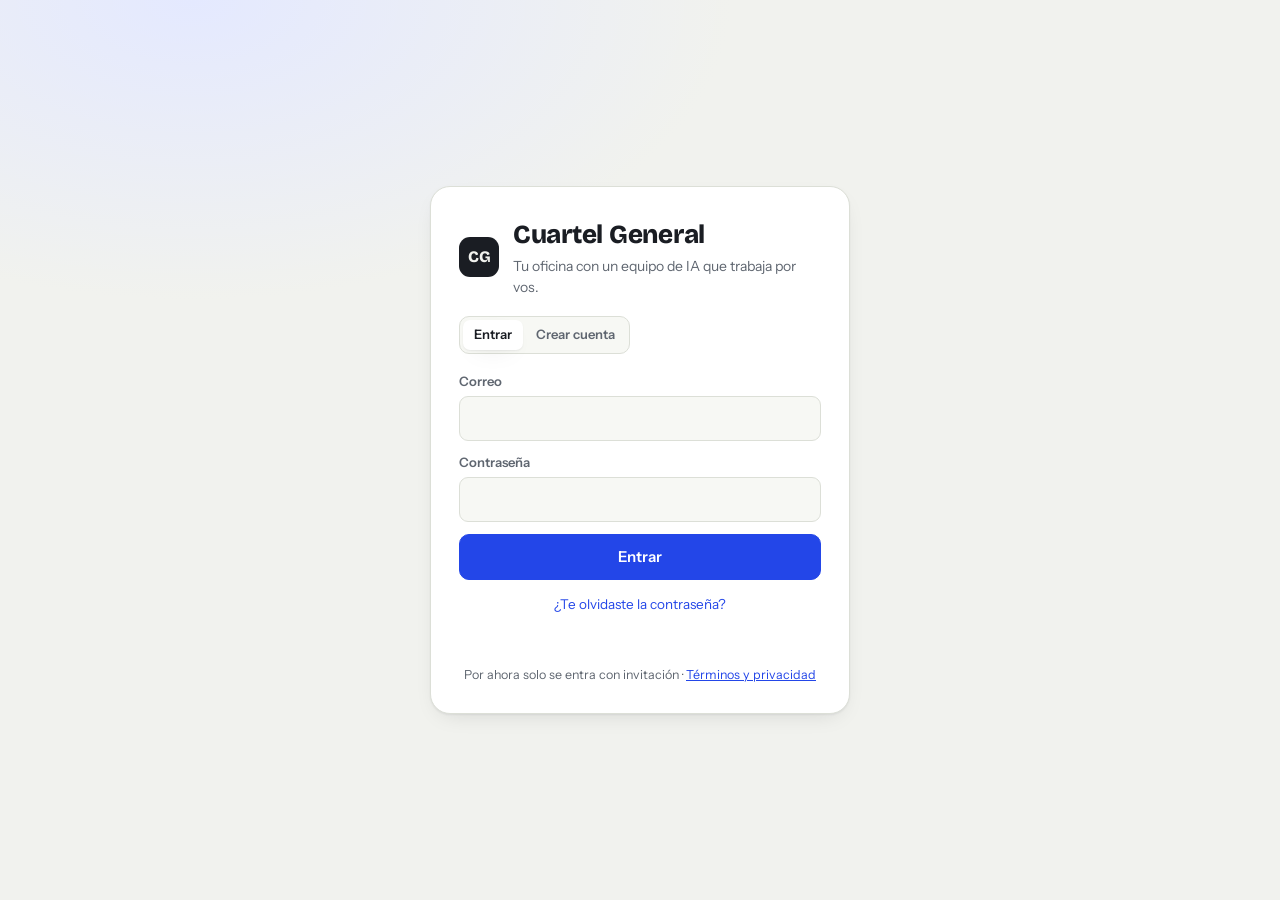
==== index.html @ caca26ae "Chat: los mensajes ya no se aplastan con conversaciones largas - Burbujas sin achicarse (flex:none) " ====
<!doctype html>
<html lang="es">
<head>
<meta charset="utf-8">
<meta name="viewport" content="width=device-width, initial-scale=1, viewport-fit=cover">
<meta name="description" content="Cuartel General: tu oficina con un equipo de IA.">
<link rel="icon" href="data:image/svg+xml,<svg xmlns='http://www.w3.org/2000/svg' viewBox='0 0 100 100'><rect width='100' height='100' rx='24' fill='%231A1D23'/><text x='50' y='64' font-size='42' text-anchor='middle' fill='white' font-family='Arial' font-weight='700'>CG</text></svg>">
<style>:root{color-scheme:light}body{margin:0}img{max-width:100%}[hidden]{display:none!important}</style>
<script>window.addEventListener("error",function(e){var b=document.getElementById("bootErr")||document.createElement("div");b.id="bootErr";b.style.cssText="position:fixed;left:16px;right:16px;bottom:16px;z-index:9999;background:#C53B3B;color:#fff;padding:12px 16px;border-radius:12px;font:14px system-ui,sans-serif";b.textContent="Algo falló al cargar la app: "+(e.message||"error desconocido")+". Mandale una captura de esto a Claude.";(document.body||document.documentElement).appendChild(b)});</script>
<script src="vendor/supabase.min.js"></script>
<title>Cuartel General</title>
<link rel="preconnect" href="https://fonts.googleapis.com">
<link rel="stylesheet" href="https://fonts.googleapis.com/css2?family=Bricolage+Grotesque:opsz,wght@12..96,500;12..96,700;12..96,800&family=Instrument+Sans:wght@400;500;600;700&family=JetBrains+Mono:wght@400;600&display=swap">
<style>
:root{
  --bg:#F1F2EE; --surface:#FFFFFF; --surface2:#F7F8F4; --ink:#1A1D23; --muted:#5F6670; --line:#DCDFD7;
  --accent:#2346E8; --accent-soft:#E4E9FF; --accent-ink:#FFFFFF;
  --floor:#E7E2D6; --floor-line:#DCD6C7; --wall:#D9DED3; --wall-dark:#C9CFC2; --desk:#B88A5E; --desk-top:#CFA275;
  --good:#2E8B47; --warn:#B7791F; --bad:#C53B3B;
  --shadow:0 1px 2px rgba(20,24,30,.06),0 8px 24px -12px rgba(20,24,30,.18);
  --display:"Bricolage Grotesque",ui-sans-serif,system-ui,sans-serif;
  --body:"Instrument Sans",ui-sans-serif,system-ui,"Segoe UI",sans-serif;
  --mono:"JetBrains Mono",ui-monospace,Consolas,monospace;
}
@media (prefers-color-scheme: dark){:root:not([data-theme="light"]){
  color-scheme:dark;
  --bg:#111317; --surface:#191C21; --surface2:#1F232A; --ink:#ECEEF2; --muted:#9AA1AC; --line:#2C3139;
  --accent:#7B93FF; --accent-soft:#232B4D; --accent-ink:#0B0E1A;
  --floor:#22252B; --floor-line:#2A2E35; --wall:#2B3038; --wall-dark:#252930; --desk:#6E5038; --desk-top:#85623F;
  --good:#5CC27A; --warn:#E3A84B; --bad:#EE6B6B;
  --shadow:0 1px 2px rgba(0,0,0,.3),0 10px 30px -14px rgba(0,0,0,.6);
}}
:root[data-theme="dark"]{
  color-scheme:dark;
  --bg:#111317; --surface:#191C21; --surface2:#1F232A; --ink:#ECEEF2; --muted:#9AA1AC; --line:#2C3139;
  --accent:#7B93FF; --accent-soft:#232B4D; --accent-ink:#0B0E1A;
  --floor:#22252B; --floor-line:#2A2E35; --wall:#2B3038; --wall-dark:#252930; --desk:#6E5038; --desk-top:#85623F;
  --good:#5CC27A; --warn:#E3A84B; --bad:#EE6B6B;
  --shadow:0 1px 2px rgba(0,0,0,.3),0 10px 30px -14px rgba(0,0,0,.6);
}
*{box-sizing:border-box}
body{background:var(--bg);color:var(--ink);font-family:var(--body);font-size:15px;line-height:1.5}
button,input,textarea,select{font:inherit;color:inherit}
button{cursor:pointer}
:focus-visible{outline:2px solid var(--accent);outline-offset:2px}
.app{max-width:1220px;margin:0 auto;padding-inline:20px;padding-block:18px 60px}
h1,h2,h3{font-family:var(--display);text-wrap:balance;margin:0;letter-spacing:-.01em}
.eyebrow{font-size:12px;letter-spacing:.08em;text-transform:uppercase;color:var(--muted);margin:0;font-weight:600}

/* top */
.top{display:flex;align-items:center;justify-content:space-between;gap:14px;flex-wrap:wrap;padding-bottom:14px;border-bottom:1px solid var(--line)}
.brand{display:flex;align-items:center;gap:12px;min-width:0}
.logo{width:40px;height:40px;border-radius:11px;background:var(--ink);color:var(--bg);display:grid;place-items:center;font-family:var(--display);font-weight:800;font-size:16px;flex:none}
#officeName{font-family:var(--display);font-weight:700;font-size:20px;border:1px solid transparent;background:transparent;border-radius:8px;padding:2px 6px;width:min(320px,60vw)}
#officeName:hover,#officeName:focus{border-color:var(--line);background:var(--surface)}
.topr{display:flex;align-items:center;gap:10px;flex-wrap:wrap}
.pill{display:inline-flex;align-items:center;gap:7px;font-size:13px;padding:6px 11px;border-radius:999px;border:1px solid var(--line);background:var(--surface);white-space:nowrap}
.dot{width:8px;height:8px;border-radius:50%;background:var(--muted)}
.pill.ok .dot{background:var(--good)} .pill.off .dot{background:var(--bad)}
.seg{display:inline-flex;background:var(--surface2);border:1px solid var(--line);border-radius:10px;padding:3px;gap:2px}
.seg button{border:0;background:transparent;padding:5px 11px;border-radius:7px;font-size:13px;font-weight:600;color:var(--muted)}
.seg button.on{background:var(--surface);color:var(--ink);box-shadow:var(--shadow)}
.clock{font-family:var(--mono);font-size:13px;color:var(--muted);font-variant-numeric:tabular-nums}

nav.tabs{display:flex;gap:4px;margin:16px 0 26px;flex-wrap:wrap}
nav.tabs button{border:0;background:transparent;padding:9px 16px;border-radius:10px;font-weight:600;color:var(--muted);display:flex;align-items:center;gap:8px}
nav.tabs button:hover{background:var(--surface)}
nav.tabs button.on{background:var(--ink);color:var(--bg)}
nav.tabs .count{font-family:var(--mono);font-size:11px;background:var(--accent);color:var(--accent-ink);border-radius:999px;padding:1px 7px}

.card{background:var(--surface);border:1px solid var(--line);border-radius:16px;padding:20px;box-shadow:var(--shadow)}
.card h3{font-size:17px;margin-bottom:12px}
.btn{border:1px solid var(--line);background:var(--surface);padding:9px 15px;border-radius:10px;font-weight:600;font-size:14px;transition:background .15s,border-color .15s}
.btn:hover{border-color:var(--ink)}
.btn.primary{background:var(--accent);border-color:var(--accent);color:var(--accent-ink)}
.btn.primary:hover{filter:brightness(1.08)}
.btn.sm{padding:5px 10px;font-size:12.5px;border-radius:8px}
.btn.ghost{background:transparent}
.btn.danger{color:var(--bad)}
.btn:disabled{opacity:.55;cursor:default}
.muted{color:var(--muted)}

/* home */
.hello{display:flex;justify-content:space-between;align-items:flex-end;gap:20px;flex-wrap:wrap;margin-bottom:22px}
.hello h1{font-size:clamp(30px,4.6vw,46px);font-weight:800;line-height:1.05;margin-top:6px}
.kpis{display:flex;gap:10px;flex-wrap:wrap}
.kpi{background:var(--surface);border:1px solid var(--line);border-radius:14px;padding:10px 16px;min-width:118px}
.kpi b{display:block;font-family:var(--display);font-size:28px;font-weight:800;font-variant-numeric:tabular-nums;line-height:1.1}
.kpi span{font-size:12.5px;color:var(--muted)}
.home-grid{display:grid;grid-template-columns:1.6fr 1fr;gap:18px}
.home-grid2{display:grid;grid-template-columns:1fr 1.2fr 1fr;gap:18px;margin-top:18px}
@media (max-width:1000px){.home-grid2{grid-template-columns:1fr 1fr}.home-grid2>:last-child{grid-column:1/-1}}
@media (max-width:900px){.home-grid{grid-template-columns:1fr}}
@media (max-width:620px){.home-grid2{grid-template-columns:1fr}}
.officecard{padding:14px}
.ochead{display:flex;justify-content:space-between;align-items:center;gap:8px;margin-bottom:10px}
.ochead h3{margin:0}
.ohint{font-size:12px;margin:8px 0 0}
#homeScene .scene{border-radius:12px;box-shadow:none}
/* menú contextual */
#ctx{position:fixed;z-index:450;background:var(--surface);border:1px solid var(--line);border-radius:12px;box-shadow:0 12px 40px -10px rgba(0,0,0,.35);padding:6px;min-width:210px}
#ctx .ch{display:flex;align-items:center;gap:9px;padding:6px 8px 8px;border-bottom:1px solid var(--line);margin-bottom:4px}
#ctx .ch small{display:block;color:var(--muted);font-size:12px}
#ctx button{display:flex;gap:10px;align-items:center;width:100%;border:0;background:transparent;padding:7px 9px;border-radius:8px;font-size:14px;text-align:left}
#ctx button:hover,#ctx button:focus-visible{background:var(--accent-soft);outline:none}
#ctx hr{border:0;border-top:1px solid var(--line);margin:4px 0}
.scene.picking{cursor:crosshair}
/* poses */
.sit .p-leg{height:5px;top:37px;transform:none!important}
.sit .bob{transform:translateY(4px)}
.sit .fig::after{content:"";position:absolute;left:-2px;right:-2px;top:34px;height:9px;border-radius:4px;background:#4A505C;z-index:-1}
.dance .bob{animation:dance .5s infinite alternate ease-in-out}
@keyframes dance{0%{transform:rotate(-12deg) translateY(0)}100%{transform:rotate(12deg) translateY(-6px)}}
.hop .bob{animation:hop .45s 3 ease-out}
@keyframes hop{50%{transform:translateY(-12px)}}
.sleep .bob{transform:rotate(80deg) translate(6px,-2px)}
.agent.drag{transition:none!important;cursor:grabbing;filter:drop-shadow(0 10px 8px rgba(0,0,0,.25))}
.agent.drag .bob{transform:translateY(-8px)}
.agent{touch-action:none}
.side{display:flex;flex-direction:column;gap:18px}
.home-grid>*,.home-grid2>*,.side>*,.chat>*,.plist>*{min-width:0}
@media (max-width:520px){.card{padding:16px}.kpi{min-width:0;flex:1 1 40%}.ochead{flex-wrap:wrap}}
.composer h2{font-size:24px;font-weight:800}
.composer p{margin:6px 0 14px;color:var(--muted)}
textarea.big{width:100%;min-height:118px;resize:vertical;border:1px solid var(--line);background:var(--surface2);border-radius:12px;padding:14px;font-size:15.5px;line-height:1.5}
textarea.big:focus{outline:none;border-color:var(--accent);box-shadow:0 0 0 3px var(--accent-soft)}
.crow{display:flex;gap:10px;align-items:center;flex-wrap:wrap;margin-top:12px}
.crow label{font-size:13px;color:var(--muted);display:flex;align-items:center;gap:8px}
.in,input[type=date]{font-weight:400;color:var(--ink);border:1px solid var(--line);background:var(--surface2);border-radius:9px;padding:7px 10px;font-size:14px}
.chips{display:flex;gap:8px;flex-wrap:wrap;margin-top:14px}
.chip{border:1px dashed var(--line);background:transparent;border-radius:999px;padding:5px 12px;font-size:13px;color:var(--muted)}
.chip:hover{border-style:solid;color:var(--ink);border-color:var(--ink)}
#planStatus{margin-top:12px;font-size:14px;min-height:20px}
.spin{display:inline-block;width:12px;height:12px;border:2px solid currentColor;border-right-color:transparent;border-radius:50%;animation:sp .7s linear infinite;vertical-align:-1px;margin-right:6px}
@keyframes sp{to{transform:rotate(360deg)}}
.up{display:flex;flex-direction:column;gap:2px}
.uprow{display:flex;justify-content:space-between;gap:10px;padding:9px 0;border-top:1px solid var(--line);font-size:14px;cursor:pointer}
.uprow:first-child{border-top:0}
.uprow span:first-child{overflow:hidden;text-overflow:ellipsis;white-space:nowrap}
.due{font-family:var(--mono);font-size:12px;white-space:nowrap;color:var(--muted)}
.due.late{color:var(--bad)} .due.soon{color:var(--warn)}
.team-st{display:flex;flex-direction:column;gap:8px;margin-bottom:12px}
.tsrow{display:flex;align-items:center;gap:10px;font-size:14px}
.av{width:30px;height:30px;border-radius:9px;display:grid;place-items:center;background:var(--c);color:#fff;font-size:15px;flex:none}
.tsrow small{display:block;color:var(--muted);font-size:12.5px;line-height:1.3;overflow:hidden;text-overflow:ellipsis;white-space:nowrap;max-width:240px}
.tsrow .busy{color:var(--c);font-weight:600}
#notes{width:100%;min-height:150px;resize:vertical;border:0;background:repeating-linear-gradient(var(--surface),var(--surface) 27px,var(--line) 28px);line-height:28px;padding:0 2px;font-size:15px}
#notes:focus{outline:none}
.focus{display:flex;flex-direction:column;align-items:center;text-align:center}
.ftime{font-family:var(--mono);font-size:54px;font-weight:600;font-variant-numeric:tabular-nums;letter-spacing:-.02em;margin:4px 0 10px}
.fbar{width:100%;height:6px;border-radius:9px;background:var(--surface2);overflow:hidden;margin-bottom:14px}
.fbar i{display:block;height:100%;background:var(--accent);width:0;transition:width .5s}

/* projects */
.sechead{display:flex;align-items:center;justify-content:space-between;gap:14px;flex-wrap:wrap;margin-bottom:18px}
.sechead h2{font-size:30px;font-weight:800}
.plist{display:flex;flex-direction:column;gap:14px}
.proj{background:var(--surface);border:1px solid var(--line);border-radius:16px;box-shadow:var(--shadow);overflow:hidden}
.proj.done{opacity:.75}
.phead{display:grid;grid-template-columns:1fr auto;gap:14px;padding:16px 18px;cursor:pointer;align-items:center}
.ptitle{font-family:var(--display);font-weight:700;font-size:19px;display:flex;align-items:center;gap:10px;flex-wrap:wrap}
.prio{font-family:var(--body);font-size:11px;font-weight:700;letter-spacing:.06em;text-transform:uppercase;padding:2px 8px;border-radius:999px;border:1px solid}
.prio.alta{color:var(--bad)} .prio.media{color:var(--warn)} .prio.baja{color:var(--good)}
.psum{color:var(--muted);font-size:14px;margin-top:3px}
.pright{display:flex;align-items:center;gap:14px}
.prog{width:120px}
.prog .t{font-family:var(--mono);font-size:12px;color:var(--muted);display:flex;justify-content:space-between}
.prog .b{height:6px;background:var(--surface2);border-radius:9px;overflow:hidden;margin-top:4px;border:1px solid var(--line)}
.prog .b i{display:block;height:100%;background:var(--good)}
.caret{transition:transform .2s;color:var(--muted)}
.proj.open .caret{transform:rotate(180deg)}
.pbody{border-top:1px solid var(--line);padding:6px 18px 18px;background:var(--surface2)}
.tip{font-size:14px;background:var(--accent-soft);border-radius:10px;padding:9px 12px;margin:12px 0 4px}
.steps{list-style:none;margin:8px 0 0;padding:0}
.step{display:grid;grid-template-columns:auto 1fr;gap:12px;padding:12px 0;border-bottom:1px solid var(--line)}
.chk{width:24px;height:24px;border-radius:7px;border:2px solid var(--line);background:var(--surface);display:grid;place-items:center;color:transparent;font-weight:800;font-size:13px;margin-top:1px}
.step.done .chk{background:var(--good);border-color:var(--good);color:#fff}
.step.done .stx{text-decoration:line-through;color:var(--muted)}
.smeta{display:flex;align-items:center;gap:8px;flex-wrap:wrap;margin-top:6px;font-size:12.5px;color:var(--muted)}
.smeta select{border:1px solid var(--line);background:var(--surface);border-radius:7px;padding:3px 6px;font-size:12.5px}
.sres{margin-top:10px;background:var(--surface);border:1px solid var(--line);border-left:3px solid var(--c);border-radius:10px;padding:12px 14px;font-size:14.5px;overflow-x:auto;max-height:420px;overflow-y:auto}
.sres .by{font-size:12px;font-weight:700;color:var(--c);margin-bottom:6px}
.addstep{display:flex;gap:8px;margin-top:12px;flex-wrap:wrap}
.addstep input{flex:1;min-width:180px}
.pfoot{display:flex;gap:8px;flex-wrap:wrap;margin-top:14px;justify-content:flex-end}
.empty{text-align:center;padding:40px 20px;border:1px dashed var(--line);border-radius:16px;color:var(--muted)}
.empty b{display:block;color:var(--ink);font-family:var(--display);font-size:20px;margin-bottom:6px}

/* markdown */
.md p{margin:0 0 8px} .md p:last-child{margin-bottom:0}
.md h4{font-family:var(--display);font-size:16px;margin:10px 0 6px}
.md ul,.md ol{margin:4px 0 8px;padding-left:22px}
.md code{font-family:var(--mono);font-size:.88em;background:var(--surface2);padding:1px 5px;border-radius:5px}
.md pre{background:#14171C;color:#E6E9EF;padding:12px;border-radius:10px;overflow-x:auto;font-size:13px}
.md pre code{background:none;padding:0;color:inherit}

/* office scene */
.scene{isolation:isolate;position:relative;width:100%;aspect-ratio:16/9;border-radius:18px;overflow:hidden;border:1px solid var(--line);box-shadow:var(--shadow);container-type:inline-size;user-select:none;
  background:repeating-linear-gradient(90deg,var(--floor) 0 calc(12.5% - 1px),var(--floor-line) calc(12.5% - 1px) 12.5%),var(--floor)}
.wall{position:absolute;left:0;right:0;top:0;height:24%;background:linear-gradient(var(--wall),var(--wall) 85%,var(--wall-dark) 85%)}
.win{position:absolute;top:16%;height:52%;width:13%;border-radius:6px;background:linear-gradient(180deg,#9FD0F0,#CFE8F7);border:4px solid var(--surface);box-shadow:inset 0 0 0 2px rgba(0,0,0,.05)}
.win::after{content:"";position:absolute;left:50%;top:0;bottom:0;width:3px;background:var(--surface);transform:translateX(-50%)}
.board{position:absolute;top:12%;left:57%;width:20%;height:62%;background:var(--surface);border:3px solid var(--wall-dark);border-radius:6px;padding:4px 8px;font-family:var(--mono);font-size:clamp(7px,1.15cqi,12px);line-height:1.4;color:var(--ink);overflow:hidden}
.board b{color:var(--accent)}
.wclock{position:absolute;top:18%;left:84%;width:6.5cqi;height:6.5cqi;border-radius:50%;background:var(--surface);border:3px solid var(--ink);display:grid;place-items:center;font-family:var(--mono);font-size:clamp(6px,1.1cqi,11px);font-weight:600}
.desk{position:absolute;transform:translate(-50%,-100%);width:13%;height:9%;background:var(--desk);border-radius:5px 5px 3px 3px;box-shadow:0 6px 0 -2px rgba(0,0,0,.12)}
.desk::before{content:"";position:absolute;left:0;right:0;top:0;height:35%;background:var(--desk-top);border-radius:5px 5px 0 0}
.monitor{position:absolute;left:50%;bottom:78%;transform:translateX(-50%);width:42%;height:120%;background:#1C2028;border-radius:4px;border:2px solid #2E3440}
.monitor::after{content:"";position:absolute;left:50%;bottom:-30%;width:16%;height:30%;background:#2E3440;transform:translateX(-50%)}
.desk.busy .monitor{background:var(--c);box-shadow:0 0 18px var(--c)}
.dlabel{position:absolute;top:104%;left:50%;transform:translateX(-50%);font-size:clamp(7px,1.05cqi,11px);font-weight:700;color:var(--muted);white-space:nowrap;letter-spacing:.04em;text-transform:uppercase}
.prop{position:absolute;transform:translate(-50%,-100%)}
.plant{width:4.5%;aspect-ratio:1/1.6}
.plant::before{content:"";position:absolute;left:15%;right:15%;bottom:0;height:35%;background:#B5653B;border-radius:3px 3px 6px 6px}
.plant::after{content:"";position:absolute;left:0;right:0;top:0;height:70%;background:radial-gradient(circle at 50% 60%,#3D9A55 0 45%,transparent 46%),radial-gradient(circle at 25% 35%,#4CAF63 0 30%,transparent 31%),radial-gradient(circle at 75% 30%,#2F8746 0 30%,transparent 31%)}
.coffee{width:5%;aspect-ratio:1/1.5;background:#3A3F49;border-radius:5px}
.coffee::before{content:"";position:absolute;left:20%;right:20%;top:15%;height:22%;background:#E05050;border-radius:3px}
.coffee::after{content:"☕";position:absolute;left:50%;bottom:8%;transform:translateX(-50%);font-size:clamp(8px,1.6cqi,16px)}
.sofa{width:16%;height:9%;background:#5967C9;border-radius:12px 12px 6px 6px;box-shadow:inset 0 -35% 0 rgba(0,0,0,.12)}
.rug{position:absolute;left:31%;top:54%;width:38%;height:34%;border-radius:50%;background:var(--accent-soft);opacity:.8}
.mtable{position:absolute;left:50%;top:71%;transform:translate(-50%,-50%);width:25%;height:11%;border-radius:999px;background:var(--desk);box-shadow:0 7px 0 -2px rgba(0,0,0,.14);z-index:81}
.mtable::before{content:"";position:absolute;inset:0 0 35% 0;border-radius:999px;background:var(--desk-top)}
.mtable::after{content:"☕ 📄 ☕";position:absolute;left:50%;top:22%;transform:translateX(-50%);font-size:clamp(7px,1.3cqi,13px);letter-spacing:.6em;white-space:nowrap}
.chair{position:absolute;transform:translate(-50%,-100%);width:3.6%;height:6.5%;background:#4A505C;border-radius:5px 5px 2px 2px}
.chair::after{content:"";position:absolute;left:-12%;right:-12%;bottom:0;height:35%;background:#5B6270;border-radius:3px}
.agent.me{cursor:default;opacity:0;transition-property:left,top,opacity}
.agent.me.on{opacity:1}
.meetbar{position:absolute;left:1.5%;top:3%;z-index:200;display:flex;align-items:center;gap:8px;background:var(--surface);border:1px solid var(--line);border-radius:999px;padding:4px 6px 4px 12px;font-size:clamp(10px,1.3cqi,13px);font-weight:600;box-shadow:var(--shadow)}
.meetbar .btn{padding:3px 10px;font-size:12px}
.agent{position:absolute;transform:translate(-50%,-100%);transition-property:left,top;transition-timing-function:linear;cursor:pointer;display:flex;flex-direction:column;align-items:center;background:none;border:0;padding:0}
@container (max-width:640px){.agent{scale:.68}}
.fig{position:relative;width:30px;height:48px}
.left .fig{transform:scaleX(-1)}
.bob{position:absolute;inset:0}
.walk .bob{animation:bob .32s infinite alternate ease-in-out}
@keyframes bob{to{transform:translateY(-3px)}}
.fig::before{content:"";position:absolute;left:2px;right:2px;bottom:-3px;height:7px;border-radius:50%;background:rgba(0,0,0,.18)}
.p-head{position:absolute;left:6px;top:3px;width:18px;height:18px;border-radius:50%;background:var(--skin)}
.p-head::after{content:"";position:absolute;right:3px;top:8px;width:3px;height:3px;border-radius:50%;background:#1a1a1a;box-shadow:-6px 0 0 #1a1a1a}
.p-hair{position:absolute;left:5px;top:1px;width:20px;height:10px;border-radius:11px 11px 3px 6px;background:var(--hair);z-index:2}
.p-torso{position:absolute;left:4px;top:20px;width:22px;height:17px;border-radius:9px 9px 4px 4px;background:var(--c)}
.p-leg{position:absolute;top:36px;width:6px;height:11px;border-radius:3px;background:#2A2F3A}
.p-leg.a{left:8px} .p-leg.b{left:16px}
.walk .p-leg.a{animation:la .32s infinite alternate} .walk .p-leg.b{animation:la .32s infinite alternate-reverse}
@keyframes la{from{transform:translateY(-2px)}to{transform:translateY(1px)}}
.ntag{margin-top:5px;font-size:11px;font-weight:700;background:var(--surface);border:1px solid var(--line);border-radius:999px;padding:1px 8px;display:flex;gap:5px;align-items:center;white-space:nowrap;color:var(--ink)}
.ntag::before{content:"";width:7px;height:7px;border-radius:50%;background:var(--c)}
.agent:hover .ntag,.agent:focus-visible .ntag{border-color:var(--c)}
.bub{position:absolute;bottom:calc(100% + 4px);left:50%;transform:translate(-50%,4px);background:var(--surface);color:var(--ink);border:1px solid var(--line);border-radius:10px;padding:4px 9px;font-size:11.5px;white-space:nowrap;opacity:0;transition:opacity .25s,transform .25s;pointer-events:none;box-shadow:var(--shadow);max-width:200px;overflow:hidden;text-overflow:ellipsis}
.bub.show{opacity:1;transform:translate(-50%,0)}
.bub.work{border-color:var(--c)}
.roles{display:grid;grid-template-columns:repeat(4,1fr);gap:12px;margin-top:18px}
@media (max-width:1000px){.roles{grid-template-columns:repeat(2,1fr)}}
@media (max-width:520px){.roles{grid-template-columns:1fr}}
.role{background:var(--surface);border:1px solid var(--line);border-radius:14px;padding:14px;display:flex;flex-direction:column;gap:8px;border-top:4px solid var(--c)}
.role h3{font-size:17px;margin:0}
.role .r{font-size:12px;font-weight:700;color:var(--c);text-transform:uppercase;letter-spacing:.06em}
.role p{margin:0;font-size:13.5px;color:var(--muted);flex:1}
.role .st{font-size:12.5px;font-family:var(--mono);color:var(--muted)}

/* chat */
.chat{display:grid;grid-template-columns:260px 1fr;gap:16px;height:min(74vh,760px);min-height:460px}
@media (max-width:760px){.chat{grid-template-columns:1fr;height:auto}}
.contacts{background:var(--surface);border:1px solid var(--line);border-radius:16px;padding:8px;display:flex;flex-direction:column;gap:2px;overflow-y:auto}
@media (max-width:760px){.contacts{flex-direction:row;overflow-x:auto}}
.ct{display:flex;flex:none;gap:10px;align-items:center;border:0;background:transparent;padding:9px;border-radius:11px;text-align:left;width:100%}
@media (max-width:760px){.ct{width:auto;flex:none}.ct small{display:none}}
.ct:hover{background:var(--surface2)}
.ct.on{background:var(--accent-soft)}
.ct b{display:block;font-size:14px}
.ct small{color:var(--muted);font-size:12px}
.conv{background:var(--surface);border:1px solid var(--line);border-radius:16px;display:flex;flex-direction:column;min-height:0;overflow:hidden}
@media (max-width:760px){.conv{height:70vh}}
.convhead{display:flex;align-items:center;gap:12px;padding:12px 16px;border-bottom:1px solid var(--line);flex-wrap:wrap}
.convhead .grow{flex:1;min-width:140px}
.convhead small{color:var(--muted);font-size:12.5px;display:block}
.msgs{flex:1;min-height:0;overflow-y:auto;overscroll-behavior:contain;padding:18px;display:flex;flex-direction:column;gap:12px;background:var(--surface2)}
.m{flex:none;max-width:min(78%,640px);min-width:0;padding:10px 14px;border-radius:14px;font-size:14.5px;overflow-wrap:anywhere;position:relative}
.m pre{max-width:100%;overflow-x:auto}
.m .mcopy{position:absolute;top:6px;right:6px;border:1px solid var(--line);background:var(--surface);color:var(--muted);border-radius:7px;font-size:11px;padding:2px 7px;cursor:pointer;opacity:0;transition:opacity .15s}
.m.a:hover .mcopy,.m.a:focus-within .mcopy{opacity:1}
.ct small{display:block;white-space:nowrap;overflow:hidden;text-overflow:ellipsis}
.msgdate{align-self:center;flex:none;font-size:11.5px;color:var(--muted);background:var(--surface);border:1px solid var(--line);border-radius:999px;padding:2px 10px}
.m.u{align-self:flex-end;background:var(--accent);color:var(--accent-ink);border-bottom-right-radius:4px;white-space:pre-wrap}
.m.a{align-self:flex-start;background:var(--surface);border:1px solid var(--line);border-bottom-left-radius:4px}
.m.err{border-color:var(--bad);color:var(--bad)}
.hint{margin:auto;text-align:center;color:var(--muted);max-width:420px}
.hint .chips{justify-content:center}
.cform{display:flex;gap:8px;padding:12px;border-top:1px solid var(--line);align-items:flex-end}
.cform textarea{flex:1;resize:none;border:1px solid var(--line);background:var(--surface2);border-radius:12px;padding:10px 12px;max-height:160px}
.cform textarea:focus{outline:none;border-color:var(--accent)}

/* modal / toast */
.modal{position:fixed;inset:0;background:rgba(10,12,16,.55);display:grid;place-items:center;z-index:400;padding:16px}
.modal .card{width:min(640px,100%)}
#modal textarea{width:100%;height:260px;border:1px solid var(--line);background:var(--surface2);border-radius:10px;padding:12px;font-family:var(--mono);font-size:12.5px;resize:vertical}
#pv{z-index:410}
.pvcard{width:min(1000px,100%)!important;height:min(86vh,800px);display:flex;flex-direction:column;padding:14px}
#pvFrame{flex:1;width:100%;border:1px solid var(--line);border-radius:10px;background:#fff}
.grp{font-size:18px;display:flex;align-items:center;gap:8px;margin:26px 0 12px}
.grp:first-of-type{margin-top:4px}
.gcount{font-family:var(--mono);font-size:12px;background:var(--surface);border:1px solid var(--line);border-radius:999px;padding:1px 9px}
.pstate{display:flex;align-items:center;gap:8px;flex-wrap:wrap;margin-top:8px;font-size:13px}
.state{font-size:11.5px;font-weight:700;padding:2px 9px;border-radius:999px;background:var(--surface2);border:1px solid var(--line);color:var(--muted)}
.state.run{color:var(--accent);border-color:var(--accent);background:var(--accent-soft)}
.state.run::before{content:"";display:inline-block;width:7px;height:7px;border-radius:50%;background:var(--accent);margin-right:6px;animation:pulse 1s infinite alternate}
.state.ok{color:var(--good);border-color:var(--good)}
@keyframes pulse{to{opacity:.25}}
.left-txt{color:var(--muted)} .left-txt b{color:var(--ink)}
.bellwrap{position:relative}
.bell{position:relative;width:38px;height:34px;border-radius:10px;border:1px solid var(--line);background:var(--surface);font-size:16px}
#bellN{position:absolute;top:-6px;right:-6px;background:var(--bad);color:#fff;font-size:11px;font-weight:700;border-radius:999px;min-width:18px;height:18px;display:grid;place-items:center;padding:0 4px}
.bellpanel{position:absolute;right:0;top:calc(100% + 8px);width:min(340px,86vw);max-height:420px;overflow-y:auto;background:var(--surface);border:1px solid var(--line);border-radius:14px;box-shadow:0 14px 40px -12px rgba(0,0,0,.35);z-index:140;padding:6px}
.bphead{display:flex;justify-content:space-between;align-items:center;padding:6px 8px 8px;border-bottom:1px solid var(--line);margin-bottom:4px}
.nrow{display:flex;gap:10px;padding:9px 8px;border-radius:9px;cursor:pointer;font-size:13.5px}
.nrow:hover{background:var(--surface2)}
.nrow.unread{background:var(--accent-soft)}
.nrow small{display:block;color:var(--muted);font-size:12px}
#notifs{position:fixed;right:16px;bottom:calc(16px + env(safe-area-inset-bottom,0px));z-index:420;display:flex;flex-direction:column;gap:10px;width:min(340px,calc(100vw - 32px))}
.ncard{background:var(--surface);border:1px solid var(--line);border-left:4px solid var(--c,var(--accent));border-radius:12px;box-shadow:0 14px 40px -12px rgba(0,0,0,.4);padding:12px 14px;display:flex;gap:10px;animation:nin .3s ease-out}
.ncard.big{border-left-color:var(--good)}
.ncard .ic{font-size:22px;line-height:1}
.ncard b{display:block;font-size:14.5px}
.ncard p{margin:2px 0 8px;font-size:13px;color:var(--muted)}
.ncard .x{margin-left:auto;border:0;background:none;color:var(--muted);font-size:14px;align-self:flex-start}
@keyframes nin{from{transform:translateX(30px);opacity:0}}
.sitetoggle{display:flex;gap:10px;align-items:flex-start;margin-top:12px;padding:10px 12px;border:1px solid var(--line);border-radius:12px;background:var(--surface2);font-size:14px;cursor:pointer}
.sitetoggle:has(input:checked){border-color:var(--accent);background:var(--accent-soft)}
.sitetoggle input{margin-top:3px;accent-color:var(--accent)}
.ficha{margin:12px 0 4px;background:var(--surface);border:1px solid var(--line);border-top:4px solid var(--good);border-radius:14px;padding:14px 16px}
.ficha .fh{display:flex;justify-content:space-between;align-items:center;gap:8px;margin-bottom:6px}
.ficha h4{margin:0;font-family:var(--display);font-size:17px}
.ficha dl{display:grid;grid-template-columns:max-content 1fr;gap:8px 14px;margin:8px 0 0;font-size:14px}
.ficha dt{font-weight:600;color:var(--muted)}
.ficha dd{margin:0;min-width:0;overflow-wrap:anywhere}
.ficha code{font-family:var(--mono);font-size:12px;background:var(--surface2);padding:1px 6px;border-radius:5px}
.ficha a{color:var(--accent);font-weight:600}
@media (max-width:560px){.ficha dl{grid-template-columns:1fr}.ficha dt{margin-top:6px}}
.connrow{border-top:1px solid var(--line);padding:14px 0;display:flex;flex-direction:column;gap:8px;font-size:14px}
.ghsteps{margin:4px 0;padding-left:20px;font-size:13.5px;color:var(--muted);display:flex;flex-direction:column;gap:3px}
.ghsteps b{color:var(--ink)}
.hform{display:grid;grid-template-columns:1fr 1fr;gap:10px;margin-top:12px}
.hform label,.hform>div{display:flex;flex-direction:column;gap:5px;font-size:13px;font-weight:600;color:var(--muted)}
.hform .full{grid-column:1/-1}
.hform textarea{resize:vertical;font-weight:400;color:var(--ink)}
@media (max-width:520px){.hform{grid-template-columns:1fr}}
.pickrow{display:flex;gap:6px;flex-wrap:wrap}
.pickrow button{width:36px;height:36px;border-radius:10px;border:2px solid var(--line);background:var(--surface2);font-size:17px}
.pickrow button.on{border-color:var(--ink)}
.hirecard{border:2px dashed var(--line)!important;background:transparent!important;align-items:center;justify-content:center;text-align:center;color:var(--muted);cursor:pointer;min-height:150px}
.hirecard:hover{border-color:var(--accent)!important;color:var(--accent)}
.dgrid{display:grid;grid-template-columns:repeat(auto-fill,minmax(280px,1fr));gap:18px}
.dcard{background:var(--surface);border:1px solid var(--line);border-radius:16px;overflow:hidden;box-shadow:var(--shadow);display:flex;flex-direction:column;min-width:0}
.dthumb{position:relative;display:block;width:100%;aspect-ratio:16/10;border:0;padding:0;background:var(--surface2);cursor:pointer;overflow:hidden;border-bottom:1px solid var(--line)}
.dthumb iframe{position:absolute;left:0;top:0;width:400%;height:400%;transform:scale(.25);transform-origin:0 0;border:0;pointer-events:none;background:#fff}
.dthumb:hover iframe,.dthumb:hover .docprev{filter:brightness(.92)}
.dthumb:focus-visible{outline:3px solid var(--accent);outline-offset:-3px}
.docprev{position:absolute;inset:0;padding:44px 20px 18px;text-align:left;font-size:12px;line-height:1.55;color:var(--muted);background:linear-gradient(var(--surface),var(--surface2));overflow:hidden}
.docprev b{display:block;font-family:var(--display);font-size:16px;color:var(--ink);margin-bottom:8px}
.dbadge{position:absolute;left:10px;top:10px;background:var(--ink);color:var(--bg);font-size:11.5px;font-weight:700;padding:3px 9px;border-radius:999px}
.dinfo{padding:14px 16px 16px}
.dinfo h3{font-size:17px;margin:0 0 2px}
.dinfo .muted{font-size:13px;margin:0}
.dchips{display:flex;gap:6px;flex-wrap:wrap;margin-top:8px}
.dchips span{font-size:12px;border:1px solid var(--line);border-radius:999px;padding:2px 9px;background:var(--surface2)}
.entcard{width:min(860px,100%)!important;max-height:90vh;overflow-y:auto}
.eh{font-family:var(--display);font-size:16px;margin:18px 0 8px}
.plist2{display:flex;flex-direction:column;gap:8px}
.pitem{display:flex;justify-content:space-between;align-items:center;gap:12px;flex-wrap:wrap;border:1px solid var(--line);border-radius:12px;padding:10px 12px;background:var(--surface2)}
.pitem small{display:block}
.pitem.main{border-color:var(--good);background:var(--surface)}
.drafts{margin-top:8px;font-size:13.5px}
.drafts summary{cursor:pointer;color:var(--muted);padding:4px 0}
.drafts .plist2{margin-top:6px;opacity:.85}
.chgbox{display:flex;flex-direction:column;gap:8px;border:1px solid var(--line);border-radius:12px;padding:12px;background:var(--surface2)}
.chgbox select,.chgbox textarea{width:100%}
.chgbox textarea{resize:vertical;font-size:14.5px;line-height:1.45}
.chghist{font-size:13px}
.chghist summary{cursor:pointer;color:var(--muted)}
.chghist div{padding:3px 0}
.rh{display:flex;justify-content:space-between;align-items:flex-start;gap:10px;flex-wrap:wrap}
.editbox textarea{width:100%;font-family:var(--mono);font-size:13px;line-height:1.5;resize:vertical}
.report section{border-left:3px solid var(--c);padding:4px 0 4px 14px;margin:0 0 18px}
.report h5{font-family:var(--display);font-size:15px;margin:0}
.report .by{font-size:12px;color:var(--c);font-weight:700;margin:2px 0 8px}
.filebar{display:flex;flex-direction:column;gap:8px;margin-top:10px}
.fitem{display:flex;align-items:center;gap:12px;flex-wrap:wrap;border:1px solid var(--line);border-radius:12px;padding:10px 12px;background:var(--surface)}
.fic{font-size:26px;line-height:1}
.fmeta{flex:1;min-width:160px}.fmeta b{display:block;font-size:14px}.fmeta small{font-size:12px}
.fileprev{display:flex;flex-direction:column;align-items:center;justify-content:center;text-align:center;gap:6px}
.fileprev .bigic{font-size:44px;line-height:1}
.mfiles{margin-top:6px;font-size:12px;opacity:.9}
.attline{font-size:13px;margin:10px 0 0}
.attbar{display:flex;gap:8px;flex-wrap:wrap;align-items:center;margin-top:10px}
.attchip{display:inline-flex;align-items:center;gap:6px;border:1px solid var(--line);background:var(--surface2);border-radius:999px;padding:4px 6px 4px 10px;font-size:12.5px;max-width:260px}
.attchip span{overflow:hidden;text-overflow:ellipsis;white-space:nowrap}
.attchip button{border:0;background:none;color:var(--muted);cursor:pointer;font-size:12px;padding:0 4px}
.runbar{display:flex;gap:8px;flex-wrap:wrap;margin-bottom:10px}
#toast{position:fixed;left:50%;bottom:calc(24px + env(safe-area-inset-bottom,0px));transform:translateX(-50%) translateY(20px);background:var(--ink);color:var(--bg);padding:10px 18px;border-radius:12px;font-size:14px;opacity:0;transition:.25s;pointer-events:none;z-index:500;max-width:90vw}
#toast.show{opacity:1;transform:translateX(-50%)}
footer{margin-top:40px;font-size:12.5px;color:var(--muted);display:flex;justify-content:space-between;gap:10px;flex-wrap:wrap}
@media (prefers-reduced-motion:reduce){.walk .bob,.walk .p-leg.a,.walk .p-leg.b,.spin{animation:none}}
.authwrap{min-height:100vh;display:grid;place-items:center;padding:24px 16px;background:radial-gradient(900px 500px at 15% 0%,var(--accent-soft),transparent 60%),var(--bg)}
.authcard{width:min(420px,100%);background:var(--surface);border:1px solid var(--line);border-radius:20px;padding:28px;box-shadow:var(--shadow);display:flex;flex-direction:column;gap:18px}
.authbrand{display:flex;gap:14px;align-items:center}
.authbrand h1{font-size:26px;font-weight:800}
.authbrand p{margin:2px 0 0;font-size:14px}
.authcard .seg{align-self:flex-start}
.authform{display:flex;flex-direction:column;gap:12px}
.authform label{display:flex;flex-direction:column;gap:5px;font-size:13px;font-weight:600;color:var(--muted)}
.authform .in{padding:10px 12px;font-size:15px}
.authform .btn{padding:11px;font-size:15px}
.amsg{min-height:20px;margin:0;font-size:14px;color:var(--bad)}
.authfoot{font-size:12.5px;margin:0;text-align:center}
.mono{font-family:var(--mono);font-variant-numeric:tabular-nums}
.admincard{width:min(900px,100%)!important;max-height:90vh;overflow-y:auto}
.fh{display:flex;justify-content:space-between;align-items:center;gap:10px;flex-wrap:wrap}
.tablewrap{overflow-x:auto;border:1px solid var(--line);border-radius:10px}
.tbl{width:100%;border-collapse:collapse;font-size:13.5px}
.tbl th{text-align:left;font-size:11.5px;letter-spacing:.05em;text-transform:uppercase;color:var(--muted);background:var(--surface2);padding:8px 10px;white-space:nowrap}
.tbl td{padding:8px 10px;border-top:1px solid var(--line);vertical-align:middle}
.tbl .in.lim{width:90px;padding:4px 8px}
/* Colores de gráficos (validados para daltonismo y contraste en claro y oscuro) */
:root{--s1:#2a78d6;--s2:#eb6834}
@media (prefers-color-scheme: dark){:root:not([data-theme="light"]){--s1:#3987e5;--s2:#d95926}}
:root[data-theme="dark"]{--s1:#3987e5;--s2:#d95926}
.admseg{flex-wrap:wrap;margin-bottom:18px}
.admbody{display:flex;flex-direction:column;gap:16px}
.admhero{display:flex;justify-content:space-between;gap:20px;flex-wrap:wrap;align-items:flex-end}
.hero{font-size:clamp(40px,6vw,56px);font-weight:700;line-height:1.05;letter-spacing:-.02em;margin-top:4px}
.hero.neg{color:var(--bad)}
.admtiles{display:grid;grid-template-columns:repeat(2,minmax(150px,1fr));gap:10px}
.admtiles .kpi span{display:block;font-size:12.5px;color:var(--muted)}
.admtiles .kpi b{font-size:22px;font-family:var(--body);font-weight:700}
.admtotal{margin:0;font-size:13.5px}
.admgrid{display:grid;grid-template-columns:1fr 1fr;gap:16px}
@media (max-width:900px){.admgrid{grid-template-columns:1fr}}
.admgrid .card h3{margin:0}
.csub{margin:2px 0 10px;font-size:12.5px;color:var(--muted)}
.chartwrap{position:relative}
.chartwrap svg{width:100%;height:auto;display:block;overflow:visible}
.chartwrap .gr{stroke:var(--line);stroke-width:1}
.chartwrap .ax{stroke:var(--muted);stroke-opacity:.5;stroke-width:1}
.chartwrap .tk{fill:var(--muted);font-size:11px;font-family:var(--body);font-variant-numeric:tabular-nums}
.chartwrap .vl,.chartwrap .lb{fill:var(--ink);font-size:12px;font-family:var(--body);font-weight:600}
.chartwrap .lb{font-weight:500}
.ctip{position:absolute;pointer-events:none;background:var(--surface);color:var(--ink);border:1px solid var(--line);border-radius:10px;padding:8px 10px;font-size:12.5px;line-height:1.5;box-shadow:var(--shadow);white-space:nowrap;z-index:5}
.sw,.legend i{display:inline-block;width:10px;height:10px;border-radius:3px;margin-right:6px;vertical-align:-1px}
.legend{display:flex;gap:16px;font-size:12.5px;color:var(--muted);margin-bottom:6px}
.tview{margin-top:8px;font-size:13px}.tview summary{cursor:pointer;color:var(--muted)}.tview .tbl{margin-top:6px}
.ibar{display:flex;align-items:center;gap:8px}.ibar i{display:block;height:10px;border-radius:0 4px 4px 0;background:var(--s1);min-width:3px;max-width:60%}
.toptbl td{white-space:nowrap}
.payform{display:grid;grid-template-columns:2fr 1fr 2fr;gap:10px;align-items:end;margin-top:10px}
.payform label,.avform label{display:flex;flex-direction:column;gap:5px;font-size:13px;font-weight:600;color:var(--muted)}
.payform .chk2{flex-direction:row;align-items:center;gap:8px;color:var(--ink);font-weight:500}
@media (max-width:720px){.payform{grid-template-columns:1fr}}
.avform{display:grid;grid-template-columns:1fr 1fr;gap:10px;margin-top:10px}.avform .full{grid-column:1/-1}.avform textarea{resize:vertical}
.avitem{display:flex;justify-content:space-between;gap:12px;align-items:flex-start;flex-wrap:wrap;padding:12px 0;border-top:1px solid var(--line)}
.avitem:first-of-type{border-top:0}.avitem small{display:block}.avitem p{margin:4px 0 0;font-size:14px}.avitem.off{opacity:.55}
.avisos{display:flex;flex-direction:column;gap:10px;margin-bottom:18px}.avisos:empty{display:none}
.aviso{display:flex;gap:12px;align-items:flex-start;background:var(--surface);border:1px solid var(--line);border-left:4px solid var(--accent);border-radius:12px;padding:12px 14px;box-shadow:var(--shadow)}
.aviso.t-nuevo{border-left-color:var(--good)}.aviso.t-mantenimiento{border-left-color:var(--warn)}.aviso.t-importante{border-left-color:var(--bad)}
.aviso .aic{font-size:20px;line-height:1.2}.aviso p{margin:3px 0 0;font-size:14px;color:var(--muted)}
.aviso .atag{font-size:11px;font-weight:700;letter-spacing:.04em;text-transform:uppercase;color:var(--muted);margin-left:4px}
.aviso .x{margin-left:auto;border:0;background:none;color:var(--muted);font-size:14px;cursor:pointer}
.terms{flex-direction:row!important;align-items:flex-start;gap:8px!important;font-weight:500!important}
.terms input{margin-top:3px;accent-color:var(--accent)}.terms a,.authfoot a{color:var(--accent)}
.linkbtn{border:0;background:none;color:var(--accent);font-size:13.5px;cursor:pointer;padding:2px 0;align-self:center}
.linkbtn:hover{text-decoration:underline}
.saldo .meter{height:10px;border-radius:99px;background:var(--surface2);border:1px solid var(--line);overflow:hidden;margin:10px 0 6px}
.saldo .meter i{display:block;height:100%;background:var(--s1)}
.saldo .meter.low i{background:var(--bad)}
.saldo .big{font-size:30px;font-weight:700}
.saldo .warn{color:var(--bad);font-weight:600}
.plantbl{margin-top:6px}
.plantbl td:nth-child(n+3),.plantbl th:nth-child(n+3){text-align:center}
.tbl select.plan{padding:4px 6px;font-size:13px}
#acctBtn .mono{font-size:12px;color:var(--muted)}
</style>

</head>
<body>
<div class="app" id="appRoot" hidden>
  <header class="top">
    <div class="brand">
      <div class="logo">CG</div>
      <div>
        <p class="eyebrow">Tu oficina personal</p>
        <input id="officeName" value="Cuartel General" aria-label="Nombre de tu oficina" maxlength="40">
      </div>
    </div>
    <div class="topr">
      <span class="pill" id="aiPill" title=""><span class="dot"></span><span id="aiTxt">Conectando con Claude…</span></span>
      <div class="seg" id="tierSeg" title="Elegí qué tan potente es la IA">
        <button data-tier="quick">Rápido</button><button data-tier="default" class="on">Normal</button><button data-tier="complex">Experto</button>
      </div>
      <button class="btn sm" id="adminBtn" hidden>👑 Administración</button><button class="btn sm" id="acctBtn">👤 Mi cuenta</button>
      <div class="bellwrap"><button class="bell" id="bell" aria-label="Notificaciones">🔔<span id="bellN" hidden>0</span></button>
        <div class="bellpanel" id="bellPanel" hidden></div></div>
      <span class="clock" id="clock"></span>
    </div>
  </header>

  <nav class="tabs" id="tabs">
    <button data-tab="inicio" class="on">Inicio</button>
    <button data-tab="trabajos">Mis trabajos <span class="count" id="tabCount" hidden>0</span></button>
    <button data-tab="oficina">La oficina</button>
    <button data-tab="entregas">📦 Entregas <span class="count" id="entCount" hidden>0</span></button>
    <button data-tab="chat">Chat</button>
    <button data-tab="admin" id="admTabBtn" hidden>👑 Admin</button>
  </nav>

  <!-- INICIO -->
  <section id="tab-inicio">
    <div id="avisos" class="avisos"></div>
    <div class="hello">
      <div><p class="eyebrow" id="today"></p><h1 id="greet">Hola</h1></div>
      <div class="kpis" id="kpis"></div>
    </div>
    <div class="home-grid">
      <div class="card composer">
        <h2>¿Qué trabajo tenés que hacer?</h2>
        <p>Contalo con tus palabras. El equipo lo divide en pasos, reparte las tareas y vos vas tachando.</p>
        <textarea class="big" id="jobText" placeholder="Ej: Tengo que entregar un informe sobre energía solar para el viernes, con gráficos y una presentación de 10 diapositivas."></textarea>
        <div id="attBar"></div>
        <label class="sitetoggle" for="siteMode" hidden><input type="checkbox" id="siteMode"> <span><b>🌐 Es una página web:</b> hacerla completa, con base de datos, probada y publicada en internet</span></label>
        <div class="crow">
          <label for="jobDue">Fecha límite <input type="date" id="jobDue"></label>
          <span style="flex:1"></span>
          <button class="btn ghost" id="manualBtn">Guardar sin IA</button>
          <button class="btn primary" id="planBtn">Planificar con el equipo</button>
        </div>
        <div id="planStatus" class="muted"></div>
        <div class="chips" id="sugg">
          <button class="chip">Estudiar para el examen de historia del lunes</button>
          <button class="chip">Armar mi CV y una carta de presentación</button>
          <button class="chip">Crear una página web para mi emprendimiento</button>
          <button class="chip">Organizar mi semana y mis pendientes</button>
        </div>
      </div>
      <div class="side">
        <div class="card officecard">
          <div class="ochead"><h3>La oficina</h3><span><button class="btn sm" data-meet>🗣️ Reunión</button> <button class="btn sm ghost" data-go="oficina">Ver en grande ↗</button></span></div>
          <div id="homeScene"></div>
          <p class="muted ohint">Clic para hablar · clic derecho para más opciones · arrastralos para moverlos</p>
        </div>
        <div class="card"><h3>Próximas entregas</h3><div class="up" id="upcoming"></div></div>
      </div>
    </div>
    <div class="home-grid2">
      <div class="card"><h3>Tu equipo ahora</h3><div class="team-st" id="teamStatus"></div></div>
      <div class="card"><h3>Notas rápidas</h3><textarea id="notes" placeholder="Ideas, recordatorios, lo que se te cruce…"></textarea><small class="muted" id="notesState"></small></div>
      <div class="card focus">
        <h3>Modo foco</h3>
        <div class="seg" id="focusSeg"><button data-min="25" class="on">25 min</button><button data-min="50">50 min</button><button data-min="5">Pausa 5</button></div>
        <div class="ftime" id="ftime">25:00</div>
        <div class="fbar"><i id="fbar"></i></div>
        <div class="crow" style="margin:0"><button class="btn primary" id="fStart">Empezar</button><button class="btn" id="fReset">Reiniciar</button></div>
      </div>
    </div>
  </section>

  <!-- TRABAJOS -->
  <section id="tab-trabajos" hidden>
    <div class="sechead">
      <h2>Mis trabajos</h2>
      <button class="btn primary" data-go="inicio" data-focus="jobText">+ Nuevo trabajo</button>
    </div>
    <h3 class="grp">⚙️ En proceso <span class="gcount" id="cntAct">0</span></h3>
    <div class="plist" id="projList"></div>
    <h3 class="grp">✅ Terminados <span class="gcount" id="cntFin">0</span></h3>
    <div class="plist" id="finList"></div>
  </section>

  <!-- OFICINA -->
  <section id="tab-oficina" hidden>
    <div class="sechead">
      <div><h2>La oficina</h2><p class="muted" style="margin:4px 0 0">Clic para hablar, clic derecho para más opciones (sentarse, café, bailar, siesta…) y arrastralos para moverlos. Cuando trabajan en un paso, se sientan en su escritorio.</p></div>
      <button class="btn primary" data-meet>🗣️ Llamar a reunión</button>
    </div>
    <div id="officeSlot"><div class="scene" id="scene">
      <div class="wall">
        <div class="win" style="left:6%"></div><div class="win" style="left:24%"></div><div class="win" style="left:40%"></div>
        <div class="board" id="board"></div>
        <div class="wclock" id="wclock"></div>
      </div>
      <div class="rug"></div>
    </div></div>
    <div class="roles" id="roles"></div>
  </section>

  <!-- ENTREGAS -->
  <section id="tab-entregas" hidden>
    <div class="sechead">
      <div><h2>📦 Entregas</h2><p class="muted" style="margin:4px 0 0">Todo lo que el equipo terminó para vos: páginas, informes y textos. Un clic y lo abrís.</p></div>
    </div>
    <div class="dgrid" id="entList"></div>
  </section>

  <!-- ADMIN -->
  <section id="tab-admin" hidden>
    <div class="sechead">
      <div><h2>👑 Administración</h2><p class="muted" style="margin:4px 0 0">Tu negocio de un vistazo: ganancias, usuarios, pagos y avisos.</p></div>
    </div>
    <div class="seg admseg" id="admSeg">
      <button data-adm="resumen" class="on">📊 Resumen</button><button data-adm="usuarios">👥 Usuarios</button><button data-adm="invitaciones">🎟️ Invitaciones</button><button data-adm="pagos">💵 Pagos</button><button data-adm="avisos">📣 Avisos</button><button data-adm="config">🔑 Configuración</button>
    </div>
    <div id="admBody" class="admbody"></div>
  </section>

  <!-- CHAT -->
  <section id="tab-chat" hidden>
    <div class="chat">
      <aside class="contacts" id="contacts"></aside>
      <div class="conv">
        <div class="convhead" id="convHead"></div>
        <div class="msgs" id="msgs"></div>
        <form class="cform" id="chatForm">
          <textarea id="chatInput" rows="2" placeholder="Escribí tu mensaje… (Enter para enviar, Shift+Enter para nueva línea)"></textarea>
          <button type="button" class="btn" id="stopBtn" hidden>Detener</button>
          <span id="chatAtt"></span>
          <button class="btn primary" id="sendBtn">Enviar</button>
        </form>
      </div>
    </div>
  </section>

  <footer><span id="saveMode">Cargando…</span><span>Los textos de la IA pueden tener errores: revisalos antes de entregar.</span></footer>
</div>

<div class="modal" id="modal" hidden>
  <div class="card">
    <h3>Llevalo a otra IA</h3>
    <p class="muted" style="margin:0 0 10px;font-size:14px">Copiá este texto y pegalo en ChatGPT, Gemini, Copilot o la IA que prefieras. Ya incluye todo el contexto.</p>
    <textarea id="exportText" readonly></textarea>
    <div class="crow" style="justify-content:flex-end"><button class="btn" id="modalClose">Cerrar</button><button class="btn primary" id="modalCopy">Copiar texto</button></div>
  </div>
</div>
<div class="modal" id="pv" hidden>
  <div class="card pvcard">
    <div class="ochead"><h3 id="pvTitle">Vista previa</h3><span><button class="btn sm" id="pvDl">💾 Descargar .html</button> <button class="btn sm" id="pvClose">Cerrar ✕</button></span></div>
    <iframe id="pvFrame" sandbox="allow-scripts allow-modals allow-forms" title="Vista previa del resultado"></iframe>
  </div>
</div>
<div class="modal" id="conn" hidden>
  <div class="card" style="max-height:90vh;overflow-y:auto">
    <div class="ochead"><h3>⚙️ Conexiones</h3><button class="btn sm" data-close="conn">Cerrar ✕</button></div>
    <div class="connrow"><b>🗄️ Supabase (bases de datos)</b><div id="connSb"></div></div>
    <div class="connrow"><b>🐙 GitHub (para publicar los sitios con un link)</b><div id="connGh"></div>
      <ol class="ghsteps">
        <li>Si no tenés cuenta, creala gratis en <b>github.com/signup</b>.</li>
        <li>Entrá a <b>github.com/settings/tokens/new</b> (te pide tu contraseña).</li>
        <li>En <b>Note</b> poné "Cuartel General". En <b>Expiration</b> elegí "No expiration" o 1 año.</li>
        <li>Marcá la casilla <b>repo</b> (la primera de la lista) y tocá <b>Generate token</b> abajo de todo.</li>
        <li>Copiá el código que empieza con <code>ghp_</code> y pegalo acá:</li>
      </ol>
      <div class="addstep"><input class="in" type="password" id="ghTok" placeholder="ghp_…" autocomplete="off"><button class="btn sm primary" id="ghSave">Guardar y probar</button></div>
      <small class="muted">El token se guarda cifrado en tu Supabase (Vault), no en esta página.</small>
    </div>
  </div>
</div>
<div class="modal" id="hire" hidden>
  <div class="card" style="max-height:90vh;overflow-y:auto">
    <div class="ochead"><h3>➕ Contratar trabajador</h3><button class="btn sm" data-close="hire">Cerrar ✕</button></div>
    <p class="muted" style="margin:0 0 8px;font-size:14px">Elegí uno sugerido o armalo a tu gusto.</p>
    <div class="chips" id="hireSugg" style="margin-top:0"></div>
    <div class="hform">
      <label>Nombre <input class="in" id="hName" maxlength="18" placeholder="Ej: Luna"></label>
      <label>Rol <input class="in" id="hRole" maxlength="28" placeholder="Ej: Marketing"></label>
      <label class="full">Qué sabe hacer <textarea class="in" id="hDoes" rows="3" placeholder="Ej: Arma campañas para redes sociales y textos que venden."></textarea></label>
      <div class="full">Ícono <div class="pickrow" id="hIcons"></div></div>
      <div class="full">Color <div class="pickrow" id="hColors"></div></div>
    </div>
    <div class="crow" style="justify-content:flex-end"><button class="btn primary" id="hOk">Contratar</button></div>
  </div>
</div>
<div class="modal" id="entModal" hidden>
  <div class="card entcard">
    <div class="ochead"><h3 id="entTitle">Entrega</h3><button class="btn sm" data-close="entModal">Cerrar ✕</button></div>
    <div id="entBody"></div>
  </div>
</div>
<div class="authwrap" id="auth">
  <div class="authcard">
    <div class="authbrand"><div class="logo">CG</div><div><h1>Cuartel General</h1><p class="muted">Tu oficina con un equipo de IA que trabaja por vos.</p></div></div>
    <div class="seg" id="authSeg"><button type="button" data-am="in" class="on">Entrar</button><button type="button" data-am="up">Crear cuenta</button></div>
    <form id="authForm" class="authform">
      <label data-up hidden>Tu nombre <input class="in" id="aName" autocomplete="name" maxlength="40"></label>
      <label id="emailWrap">Correo <input class="in" id="aEmail" type="email" autocomplete="email"></label>
      <label id="passWrap"><span id="passLbl">Contraseña</span> <input class="in" id="aPass" type="password" minlength="6" autocomplete="current-password"></label>
      <label data-up hidden>Código de invitación <input class="in mono" id="aCode" placeholder="CG-XXXXXXXX" autocomplete="off"></label>
      <label class="terms" data-up hidden><input type="checkbox" id="aTerms"> <span>Leí y acepto los <a href="terminos.html" target="_blank" rel="noopener">términos y la política de privacidad</a></span></label>
      <button class="btn primary" id="aBtn">Entrar</button>
      <button type="button" class="linkbtn" id="forgotLink">¿Te olvidaste la contraseña?</button>
      <button type="button" class="linkbtn" id="backLink" hidden>← Volver a entrar</button>
      <p id="aMsg" class="amsg" aria-live="polite"></p>
    </form>
    <p class="muted authfoot">Por ahora solo se entra con invitación · <a href="terminos.html" target="_blank" rel="noopener">Términos y privacidad</a></p>
  </div>
</div>
<div class="modal" id="acct" hidden>
  <div class="card"><div class="ochead"><h3>👤 Mi cuenta</h3><button class="btn sm" data-close="acct">Cerrar ✕</button></div><div id="acctBody"></div></div>
</div>
<div id="ctx" role="menu" hidden></div>
<div id="notifs" aria-live="polite"></div>
<div id="toast"></div>

<script>
/* ===== Equipo ===== */
const BASE_AGENTS=[
  {id:'lia',name:'Juan Pablo',role:'Investigador',icon:'🔎',color:'#13A89E',skin:'#F1C9A5',hair:'#3B2A20',
   does:'Investiga temas, explica conceptos difíciles y resume información.',
   style:'Sos curioso y preciso. Explicás claro, separás hechos de suposiciones y das datos concretos.',
   idle:['Leyendo un informe…','Anotando datos','Encontré algo interesante','Buscando fuentes']},
  {id:'bruno',name:'Atencia',role:'Redactor',icon:'✍️',color:'#E08A1E',skin:'#D9A47A',hair:'#1E1B18',
   does:'Escribe textos, mails, posts, guiones y corrige tu redacción.',
   style:'Escribís con estilo claro y natural, adaptás el tono al público y siempre entregás el texto terminado, listo para copiar.',
   idle:['Puliendo una frase','¿Coma o punto?','Escribiendo un borrador','Corrigiendo ortografía']},
  {id:'kai',name:'Tomás',role:'Programador',icon:'💻',color:'#7B5CF0',skin:'#C68A5E',hair:'#111111',
   does:'Escribe código, arma fórmulas de Excel y resuelve problemas técnicos.',
   style:'Sos práctico. Das código completo y funcional en bloques de código, con pasos breves para usarlo. Si te piden una página, juego o app web, entregás UN solo archivo HTML completo (CSS y JavaScript adentro, sin archivos externos) en un único bloque ```html, listo para abrir.',
   idle:['Compilando…','Arreglando un bug','Más café, menos bugs','git commit -m "listo"']},
  {id:'mara',name:'Sando',role:'Diseñador',icon:'🎨',color:'#E0508A',skin:'#F3D2B8',hair:'#8C3B2A',
   does:'Propone ideas visuales: paletas, logos, estructura de páginas y presentaciones.',
   style:'Pensás en lo visual: describís composiciones concretas, colores en HEX, tipografías y jerarquías.',
   idle:['Probando colores','Bocetando ideas','Más espacio en blanco','Eligiendo tipografía']},
  {id:'teo',name:'Teo',role:'Planificador',icon:'📅',color:'#3F9E4D',skin:'#E8B98F',hair:'#5A4632',
   does:'Arma cronogramas, prioriza tareas y organiza tu semana.',
   style:'Sos ordenado y realista. Entregás planes con horarios, prioridades y checklists.',
   idle:['Revisando el calendario','Priorizando pendientes','Todo en orden','Moviendo tarjetas']},
  {id:'nico',name:'Nico',role:'Base de datos',icon:'🗄️',color:'#2F7FD8',skin:'#E0B48A',hair:'#2B2B2B',
   does:'Diseña bases de datos en Supabase: tablas, seguridad y consultas SQL.',
   style:'Sos experto en PostgreSQL y Supabase. Pensás primero en la seguridad (Row Level Security) y en datos bien organizados.',
   idle:['Optimizando una consulta','SELECT * FROM café','Revisando la seguridad','Haciendo un backup']},
  {id:'vale',name:'Vale',role:'Tester',icon:'🧪',color:'#C2410C',skin:'#F0C7A0',hair:'#6B3A1F',
   does:'Revisa páginas y código buscando errores, fallas de seguridad y cosas que no andan.',
   style:'Sos detallista y exigente. Encontrás errores concretos y explicás exactamente cómo arreglarlos.',
   idle:['Encontré un bug 🐞','Probando en el celular','¿Y si pongo un emoji?','Todo verde ✅']}
];
const BASE_IDS=BASE_AGENTS.map(a=>a.id);
let AGENTS=[...BASE_AGENTS];
const CLAUDE={id:'claude',name:'Claude',role:'Asistente general',icon:'✳',color:'#2346E8',
  does:'Tu asistente para cualquier cosa.',style:'Sos un asistente general, útil, directo y amable.'};
let ALL=[CLAUDE,...AGENTS];
function refreshAll(){ALL=[CLAUDE,...AGENTS]}
const agentOf=id=>ALL.find(a=>a.id===id)||CLAUDE;

/* ===== Utilidades ===== */
const $=s=>document.querySelector(s);
const esc=s=>String(s??'').replace(/[&<>"']/g,c=>({'&':'&amp;','<':'&lt;','>':'&gt;','"':'&quot;',"'":'&#39;'}[c]));
const uid=()=>Date.now().toString(36)+Math.random().toString(36).slice(2,7);
const clone=o=>JSON.parse(JSON.stringify(o));
const pick=a=>a[Math.random()*a.length|0];
let toastT;function toast(m){const t=$('#toast');t.textContent=m;t.classList.add('show');clearTimeout(toastT);toastT=setTimeout(()=>t.classList.remove('show'),3200)}
function inline(s){return s.replace(/`([^`]+)`/g,'<code>$1</code>').replace(/\*\*([^*]+)\*\*/g,'<strong>$1</strong>').replace(/(^|[^*])\*([^*\n]+)\*/g,'$1<em>$2</em>')}
function md(src){
  const parts=esc(src||'').split('```');let out='';
  parts.forEach((part,i)=>{
    if(i%2){const nl=part.indexOf('\n');const code=nl>=0&&/^[\w+#.-]*$/.test(part.slice(0,nl).trim())?part.slice(nl+1):part;out+=`<pre><code>${code.replace(/\n$/,'')}</code></pre>`;return}
    let list=null,para=[];
    const fp=()=>{if(para.length){out+=`<p>${inline(para.join('<br>'))}</p>`;para=[]}};
    const fl=()=>{if(list){out+=`</${list}>`;list=null}};
    for(const raw of part.split('\n')){const l=raw.trim();let m;
      if(!l){fp();fl();continue}
      if(m=l.match(/^#{1,6}\s+(.*)/)){fp();fl();out+=`<h4>${inline(m[1])}</h4>`;continue}
      if(m=l.match(/^[-*•]\s+(.*)/)){fp();if(list!=='ul'){fl();out+='<ul>';list='ul'}out+=`<li>${inline(m[1])}</li>`;continue}
      if(m=l.match(/^\d+[.)]\s+(.*)/)){fp();if(list!=='ol'){fl();out+='<ol>';list='ol'}out+=`<li>${inline(m[1])}</li>`;continue}
      fl();para.push(l)}
    fp();fl();
  });
  return out;
}
const todayISO=()=>{const d=new Date();return new Date(d-d.getTimezoneOffset()*6e4).toISOString().slice(0,10)};
function dueInfo(due){
  if(!due)return null;
  const days=Math.round((new Date(due+'T00:00')-new Date(todayISO()+'T00:00'))/864e5);
  const txt=days<0?`vencido hace ${-days} d`:days===0?'vence hoy':days===1?'vence mañana':`en ${days} días`;
  return {days,txt,cls:days<0?'late':days<=2?'soon':''};
}

/* ===== Almacenamiento: tu cuenta (db) o este navegador ===== */
const S={db:null,uid:null,mode:'local'};
const ls={get(k){try{return JSON.parse(localStorage.getItem('cg_'+k))||{}}catch(e){return{}}},set(k,v){try{localStorage.setItem('cg_'+k,JSON.stringify(v))}catch(e){}}};
const store={
  col(kind){return S.db.doc(`data/users/${S.uid}/${kind}`).collection('items')},
  async set(kind,id,data){if(S.mode==='db')return this.col(kind).doc(id).set(data);const m=ls.get(kind);m[id]=data;ls.set(kind,m)},
  async del(kind,id){if(S.mode==='db')return this.col(kind).doc(id).delete();const m=ls.get(kind);delete m[id];ls.set(kind,m)},
  async all(kind){if(S.mode==='db'){const s=await this.col(kind).get();return Object.fromEntries(s.docs.map(d=>[d.id,clone(d.data())]))}return ls.get(kind)},
  watch(kind,cb){if(S.mode==='db')return this.col(kind).onSnapshot(s=>cb(Object.fromEntries(s.docs.map(d=>[d.id,clone(d.data())]))),()=>toast('Se perdió la conexión con tus datos. Recargá la página.'));cb(ls.get(kind))}
};
const chains={};
function persist(kind,id,data){const k=kind+'/'+id;chains[k]=(chains[k]||Promise.resolve()).then(()=>store.set(kind,id,data)).catch(e=>toast(e?.code==='quota_exceeded'?'Se llenó el espacio de guardado. Borrá trabajos viejos.':'No se pudo guardar. Probá de nuevo.'));return chains[k]}
function unpersist(kind,id){const k=kind+'/'+id;chains[k]=(chains[k]||Promise.resolve()).then(()=>store.del(kind,id)).catch(()=>toast('No se pudo borrar.'))}

/* ===== Estado ===== */
const st={projects:{},chats:{},meta:{name:'Cuartel General',notes:'',tier:'default'},tab:'inicio',filter:'activo',open:new Set(),chatWith:'claude',busy:{},live:{},working:new Set(),confirmDel:null,durs:[]};
let sampleFn=null,aiState='wait',chatCtl=null,chatBusy=false;

function saveMeta(){persist('meta','profile',st.meta)}
function saveProject(p){st.projects[p.id]=p;persist('projects',p.id,p);renderProjects();renderHome();renderBoard()}

/* ===== IA ===== */
function setAi(s){aiState=s;const p=$('#aiPill');p.className='pill '+(s==='ok'?'ok':s==='off'?'off':'');
  $('#aiTxt').textContent=s==='ok'?'Claude conectado':s==='off'?'Claude no disponible':'Conectando con Claude…';
  p.title=s==='off'?'Claude responde cuando abrís esta página en claude.ai con tu sesión iniciada y le das permiso.':''}
function errCopy(e){if(e?.srv&&e.message)return e.message;return({not_granted:'No diste permiso para usar Claude en esta página. Activalo desde el menú de permisos de la página.',
  sampling_disabled:'Claude no está disponible para esta cuenta.',rate_limited:'Llegaste al límite de uso por ahora. Probá de nuevo en un rato.',
  session_expired:'Tu sesión expiró. Volvé a iniciar sesión en claude.ai.',refused:'Claude no pudo responder a ese pedido. Probá contarlo de otra forma.',
  invalid_json:'La respuesta llegó con un formato raro. Tocá de nuevo para reintentar.',prompt_too_large:'El texto es demasiado largo. Probá con algo más corto.',
  cancelled:'Detenido.'})[e?.code]||'Hubo un problema de conexión. Probá de nuevo.'}
function aiFail(e){if(['not_granted','sampling_disabled','not_declared','capability_disabled','capability_removed'].includes(e?.code))setAi('off')}
function needAi(){if(sampleFn&&aiState!=='off')return true;toast(aiState==='wait'?'Todavía me estoy conectando con Claude, esperá un segundo.':'Claude no está disponible acá. Abrí la página desde claude.ai.');return false}
function teamList(){return AGENTS.map(a=>`- ${a.id}: ${a.name}, ${a.role}. ${a.does}`).join('\n')}
function projectsContext(){
  const act=Object.values(st.projects).filter(p=>p.status!=='terminado');
  if(!act.length)return 'El usuario no tiene trabajos activos.';
  return 'Trabajos activos del usuario:\n'+act.slice(0,8).map(p=>`• ${p.title}${p.due?` (entrega ${p.due})`:''}: pendiente → ${p.steps.filter(s=>!s.done).map(s=>s.text).slice(0,5).join('; ')||'nada'}`).join('\n');
}
function persona(a){
  return `${a.id==='claude'?'Sos Claude, el asistente general':'Sos '+a.name+', '+a.role.toLowerCase()} de "${st.meta.name}", la oficina personal del usuario. ${a.style}
${a.id==='claude'?'Tus compañeros de equipo son:\n'+teamList():'Tu especialidad: '+a.does}
Hoy es ${new Date().toLocaleDateString('es',{weekday:'long',day:'numeric',month:'long',year:'numeric'})}.
${projectsContext()}
Respondé siempre en español rioplatense neutro, cálido y concreto. Usá Markdown simple (títulos cortos, listas, negritas, bloques de código). Sé breve salvo que te pidan algo largo.
${FILE_GUIDE}`;
}

/* ===== Planificar ===== */
async function planWork(){
  const txt=$('#jobText').value.trim();if(!txt){toast('Escribí qué trabajo querés hacer');$('#jobText').focus();return}
  if(!needAi())return;
  if($('#siteMode').checked){
    if(!mcpNs){toast(mcpErr({code:'server_not_connected'}));return}
    const p=newSiteProject(txt,$('#jobDue').value);saveProject(p);$('#jobText').value='';$('#jobDue').value='';$('#siteMode').checked=false;siteTouched=false;syncPlanBtn();
    st.open.add(p.id);go('trabajos');toast('¡El equipo empezó a construir tu sitio!');runSite(p.id);return;
  }
  const due=$('#jobDue').value,btn=$('#planBtn');
  btn.disabled=true;$('#planStatus').innerHTML='<span class="spin"></span>Teo está armando el plan con el equipo…';
  setBusy('teo','Planificando tu trabajo');
  const pid=uid();let att=null;
  try{if(window.CG_prepareAttachments){$('#planStatus').innerHTML='<span class="spin"></span>Subiendo tus archivos…';att=await window.CG_prepareAttachments(pid);$('#planStatus').innerHTML='<span class="spin"></span>Teo está leyendo todo y armando el plan…'}}
  catch(e){toast(e.message||String(e));btn.disabled=false;setBusy('teo',null);$('#planStatus').textContent='';return}
  const prompt=`Sos el jefe de proyectos de una oficina personal. El usuario quiere hacer este trabajo:
"""${txt}"""
${due?'Fecha límite: '+due+'.':'Sin fecha límite definida.'} Hoy es ${todayISO()}.${att?.meta?.length?`\nEl usuario adjuntó archivos (los tenés arriba): ${att.meta.map(a=>a.name).join(', ')}. Leelos: si dicen qué hay que hacer, el plan tiene que cumplirlo.`:''}
Equipo disponible (asigná cada paso a quien mejor lo haga):
${teamList()}

Respondé SOLO con un objeto JSON con esta forma:
{"titulo":"nombre corto del trabajo, máx 6 palabras","resumen":"1 o 2 oraciones","prioridad":"alta|media|baja","pasos":[{"texto":"acción concreta y clara","agente":"${AGENTS.map(a=>a.id).join('|')}","minutos":30}],"consejo":"un consejo corto y útil"}
Entre 4 y 8 pasos, en orden, en español. Si el usuario pide un archivo (Word, PDF, Excel, PowerPoint, CSV) o una página, el último paso tiene que ser entregarlo terminado en ese formato (por ejemplo "Armar el documento final en Word").`;
  try{
    const r=await sampleFn.json(prompt,{modelTier:st.meta.tier,attachments:att?.ai});
    const ids=AGENTS.map(a=>a.id);
    const steps=(Array.isArray(r?.pasos)?r.pasos:[]).slice(0,10).map(s=>({id:uid(),text:String(s?.texto||'').slice(0,300),agent:ids.includes(s?.agente)?s.agente:'teo',mins:Number(s?.minutos)||null,done:false,result:''})).filter(s=>s.text);
    if(!steps.length)throw{code:'invalid_json'};
    const p={id:pid,title:String(r.titulo||txt).slice(0,80),summary:String(r.resumen||'').slice(0,400),desc:txt,priority:['alta','media','baja'].includes(r.prioridad)?r.prioridad:'media',tip:String(r.consejo||'').slice(0,300),due,createdAt:Date.now(),status:'activo',steps};
    if(att?.meta?.length)p.adjuntos=att.meta;
    saveProject(p);$('#jobText').value='';$('#jobDue').value='';window.CG_clearPending?.();
    $('#planStatus').textContent='';st.open.add(p.id);st.filter='activo';segOn('#filterSeg','f','activo');
    toast(`Plan listo: ${steps.length} pasos. ¡El equipo ya arrancó!`);go('trabajos');
    setTimeout(()=>doAll(p.id),700);
  }catch(e){aiFail(e);$('#planStatus').textContent=errCopy(e)}
  finally{btn.disabled=false;setBusy('teo',null)}
}
async function manualProject(){
  const txt=$('#jobText').value.trim();if(!txt){toast('Escribí qué trabajo querés hacer');$('#jobText').focus();return}
  const pid=uid();let att=null;try{if(window.CG_prepareAttachments)att=await window.CG_prepareAttachments(pid)}catch(e){toast(e.message||String(e));return}
  const p={id:pid,title:txt.split('\n')[0].slice(0,80),summary:'',desc:txt,priority:'media',tip:'',due:$('#jobDue').value,createdAt:Date.now(),status:'activo',steps:[]};
  if(att?.meta?.length)p.adjuntos=att.meta;
  saveProject(p);$('#jobText').value='';$('#jobDue').value='';window.CG_clearPending?.();st.open.add(p.id);toast('Trabajo guardado. Agregale pasos cuando quieras.');go('trabajos');
}

/* ===== Hacer un paso ===== */
async function doStep(pid,sid){
  const p=clone(st.projects[pid]);const s=p?.steps.find(x=>x.id===sid);if(!s)return;
  const a=agentOf(s.agent);
  if(st.busy[a.id]){toast(`${a.name} está ocupado. Esperá a que termine.`);return}
  if(!needAi())return;
  st.working.add(sid);st.live[sid]='';setBusy(a.id,s.text);renderProjects();
  const prompt=`${persona(a)}

Proyecto: "${p.title}". ${p.summary}
Pedido original del usuario: """${p.desc}"""
Pasos del proyecto:
${p.steps.map((x,i)=>`${i+1}. ${x.text} (${agentOf(x.agent).name})${x.done?' ✓':''}`).join('\n')}

${(()=>{let ctx='',left=6000;p.steps.filter(x=>x.result&&x.id!==sid).forEach(x=>{if(left<=0)return;const r=x.result.slice(0,Math.min(1500,left));left-=r.length;ctx+=`\n--- Resultado de "${x.text}" (${agentOf(x.by||x.agent).name}):\n${r}\n`});return ctx?'Lo que el equipo ya hizo (usalo como base):'+ctx:''})()}
Tu tarea ahora: "${s.text}"
Hacé el trabajo vos y entregá el resultado listo para usar, no solo consejos. Si falta información, asumí algo razonable y aclaralo en una línea. Máximo unas 450 palabras de texto (el código no cuenta). Si la tarea es programar una página, juego o app web, entregá el archivo HTML completo en un único bloque \`\`\`html.

${FILE_GUIDE}${attNote(p)}`;
  const t0=Date.now();
  try{
    const {text}=await sampleFn(prompt,{modelTier:st.meta.tier,cache:false,attachments:await projAtt(p),onText:({text})=>{st.live[sid]=text;const el=document.getElementById('res-'+sid);if(el){el.hidden=false;el.querySelector('.md').innerHTML=md(noFiles(text))}}});
    const cur=clone(st.projects[pid]||p);const cs=cur.steps.find(x=>x.id===sid);if(cs){cs.result=text;cs.by=a.id;cs.done=true}
    st.durs.push((Date.now()-t0)/1000);
    const left=cur.steps.filter(x=>!x.done).length;
    if(left)notify({icon:a.icon,c:a.color,title:`${a.name} terminó un paso`,body:`${s.text.slice(0,70)}${s.text.length>70?'…':''} · faltan ${left} paso${left>1?'s':''}`,pid,auto:true});
    checkComplete(cur);saveProject(cur);
    say(a.id,'¡Listo! ✅',2600);
  }catch(e){aiFail(e);toast(errCopy(e))}
  finally{st.working.delete(sid);delete st.live[sid];setBusy(a.id,null);renderProjects()}
}

/* ===== Resultados que se pueden abrir ===== */
let dlFn=null;const allRunning=new Set();
function extractHtml(t){if(!t)return null;
  const blocks=[...t.matchAll(/```([\w-]*)\s*\n([\s\S]*?)```/g)];
  const b=blocks.find(m=>/^html?$/i.test(m[1]))||blocks.find(m=>/<(html|body|!doctype)/i.test(m[2]));
  if(b)return b[2];const s=t.trim();return /^<!doctype html|^<html/i.test(s)?s:null}
const slug=s=>(s||'trabajo').normalize('NFD').replace(/[̀-ͯ]/g,'').replace(/[^\w]+/g,'-').replace(/^-|-$/g,'').toLowerCase().slice(0,50)||'trabajo';
function openPreview(html,title){$('#pvTitle').textContent=title;const f=$('#pvFrame');f.srcdoc=html;$('#pv').hidden=false;$('#pv').dataset.title=title;$('#pv').dataset.ok='1';pvHtml=html}
let pvHtml='';
async function saveHtml(html,title){if(!dlFn){toast('Para descargar, abrí la página desde claude.ai.');return}
  try{await dlFn.save({filename:slug(title)+'.html',data:html});toast('Archivo guardado en tu carpeta de Descargas. Abrilo con doble clic.')}
  catch(e){toast(e?.code==='declined'?'Descarga cancelada.':'No se pudo descargar el archivo.')}}
async function doAll(pid){
  if(allRunning.has(pid)||!needAi())return;allRunning.add(pid);renderProjects();
  try{for(const s of (st.projects[pid]?.steps||[]).slice()){if(stopReq.has(pid)){toast('Listo, frené al equipo. Podés seguir cuando quieras.');break}
      const cur=st.projects[pid]?.steps.find(x=>x.id===s.id);if(!cur||cur.result)continue;
      while(st.busy[cur.agent])await new Promise(r=>setTimeout(r,800));
      await doStep(pid,cur.id);if(aiState==='off')break}}
  finally{allRunning.delete(pid);stopReq.delete(pid);renderProjects()}
}
const stopReq=new Set();

/* ===== Constructor de sitios: Supabase + GitHub Pages ===== */
const SB_SERVER='Supabase',SB_REF='xmdmgmkkrwsyqooiqitk',SB_URL='https://xmdmgmkkrwsyqooiqitk.supabase.co',SB_KEY='sb_publishable_3mgeusL7H7wQDGKPsrw73Q__dJ0jvT6';
const SB_DASH=`https://supabase.com/dashboard/project/${SB_REF}`;
const MCP_CODES=['needs_reauth','server_not_connected','selection_required','server_not_found','server_unavailable','not_in_manifest','blocked_by_policy','approval_required','tool_error','bad_request','upstream_error','not_granted','capability_disabled'];
let mcpNs=null;
function mcpErr(e){return({needs_reauth:'Tu conexión con Supabase venció. Reconectala en claude.ai → Configuración → Conectores.',
  server_not_connected:'Supabase no está conectado para esta página. Revisá claude.ai → Configuración → Conectores.',
  not_in_manifest:'No le diste permiso a la página para usar Supabase. Activalo desde el menú de permisos de la página.',
  approval_required:'Hace falta que apruebes el uso de Supabase en el aviso que aparece.',
  selection_required:'Tenés más de una conexión de Supabase: elegí una en el aviso de arriba.',
  blocked_by_policy:'Tu organización bloquea esta acción de Supabase.',
  server_unavailable:'Supabase no responde en este momento. Probá en un rato.',
  not_granted:'Esta vista no puede usar Supabase. Abrí la página desde claude.ai.',
  tool_error:'Supabase rechazó la operación: '+String(e?.message||'').slice(0,240)})[e?.code]||('Problema con Supabase: '+(e?.message||e?.code||'desconocido'))}
function errMsg(e){if(e instanceof Error)return e.message;if(e?.code&&MCP_CODES.includes(e.code))return mcpErr(e);return errCopy(e)}
async function sbCall(tool,input={}){if(!mcpNs)throw{code:'server_not_connected'};const r=await mcpNs.callTool(SB_SERVER,tool,{project_id:SB_REF,...input},{cache:false});return r.payload??r.content?.find(c=>c.type==='text')?.text}
function sbRows(payload){const t=typeof payload==='string'?payload:(typeof payload?.result==='string'?payload.result:JSON.stringify(payload));
  const m=String(t).match(/<untrusted-data-[\w-]+>\s*([\s\S]*?)\s*<\/untrusted-data/);const body=m?m[1]:t;
  try{return JSON.parse(body)}catch(_){const a=body.indexOf('['),b=body.lastIndexOf(']');if(a>=0&&b>a){try{return JSON.parse(body.slice(a,b+1))}catch(__){}}return[]}}
const sql=async q=>sbRows(await sbCall('execute_sql',{query:q}));
const dq=s=>{s=String(s);let tag;do{tag='$cg'+Math.random().toString(36).slice(2,8)+'$'}while(s.includes(tag));return tag+s+tag};
const wait=ms=>new Promise(ok=>setTimeout(ok,ms));
async function callPublicar(bodyExpr){
  const r=await sql(`select net.http_post(url:='${SB_URL}/functions/v1/publicar',headers:=jsonb_build_object('Content-Type','application/json'),body:=${bodyExpr},timeout_milliseconds:=90000) as id;`);
  const id=Number(r?.[0]?.id);if(!id)throw new Error('No pude iniciar la publicación.');
  for(let i=0;i<40;i++){await wait(3000);
    const x=(await sql(`select status_code, content::text as content, error_msg, timed_out from net._http_response where id=${id};`))?.[0];
    if(!x)continue;if(x.timed_out||x.error_msg)throw new Error('GitHub tardó demasiado en responder. Probá de nuevo.');
    let j;try{j=JSON.parse(x.content)}catch(_){throw new Error('El publicador respondió algo inesperado.')}
    if(!j.ok)throw new Error(j.error||'No se pudo publicar.');return j}
  throw new Error('GitHub tardó demasiado en responder. Probá de nuevo.');
}
const ghBody=extra=>`jsonb_build_object('token',(select decrypted_secret from vault.decrypted_secrets where name='github_token' limit 1)${extra||''})`;
async function ghSaveToken(tok){await sql(`do $do$ begin if exists(select 1 from vault.secrets where name='github_token') then perform vault.update_secret((select id from vault.secrets where name='github_token'), ${dq(tok)}); else perform vault.create_secret(${dq(tok)},'github_token','Token de GitHub de Cuartel General'); end if; end $do$;`)}
async function publishSite(p){
  const s=p.site;const repo=s.slug;
  const j=await callPublicar(ghBody(`,'repo',${dq(repo)},'message',${dq('Sitio "'+(s.spec?.nombre||p.title)+'" desde Cuartel General')},'files',jsonb_build_array(jsonb_build_object('path','index.html','content',${dq(s.html)}),jsonb_build_object('path','README.md','content',${dq(readme(p))})))`));
  await sql(`update public.oficina_sitios set url_publica=${dq(j.url)}, repo=${dq(j.repo)} where slug=${dq(repo)};`).catch(()=>{});
  return j;
}
function readme(p){const s=p.site;return `# ${s.spec?.nombre||p.title}\n\n${s.spec?.resumen||''}\n\nHecho con Cuartel General.\n\n## Base de datos\n- Supabase: ${SB_URL}\n- Tablas: ${(s.tables||[]).join(', ')}\n- Panel: ${SB_DASH}/editor\n\n## Archivos\n- index.html: todo el sitio (HTML, CSS y JavaScript).\n`}

const SITE_STEPS=[
  ['teo','Planificar el sitio: secciones, funciones y datos',20],
  ['nico','Crear la base de datos en Supabase con seguridad y datos de ejemplo',40],
  ['mara','Diseñar el estilo visual del sitio',30],
  ['bruno','Escribir todos los textos del sitio',30],
  ['kai','Programar el sitio completo conectado a la base de datos',180],
  ['vale','Probar el sitio y revisar la seguridad',40],
  ['kai','Publicar el sitio en internet (GitHub Pages)',10],
  ['claude','Preparar la ficha de entrega',5]];
function newSiteProject(desc,due){return{id:uid(),title:'Sitio web: '+desc.split('\n')[0].slice(0,50),summary:'Se está armando el sitio completo con base de datos.',desc,priority:'alta',tip:'',due,createdAt:Date.now(),status:'activo',kind:'site',site:{},
  steps:SITE_STEPS.map(([a,t,m])=>({id:uid(),text:t,agent:a,mins:m,done:false,result:''}))}}
const liveOpt=sid=>({onText:({text})=>{st.live[sid]=text;const el=document.getElementById('res-'+sid);if(el){el.hidden=false;el.querySelector('.md').innerHTML=md(text.length>6000?'…'+text.slice(-6000):text)}}});
const tierUp=()=>st.meta.tier==='quick'?'default':st.meta.tier;
function checkSqlScope(q,px){
  const bad=[];const re=/\b(create\s+table(?:\s+if\s+not\s+exists)?|alter\s+table(?:\s+only)?(?:\s+if\s+exists)?|drop\s+table(?:\s+if\s+exists)?|insert\s+into|truncate(?:\s+table)?)\s+(?:public\.)?"?([A-Za-z_][\w]*)/gi;let m;
  while(m=re.exec(q))if(!m[2].toLowerCase().startsWith(px))bad.push(m[2]);
  const rp=/create\s+policy\s+(?:"[^"]*"|\w+)\s+on\s+(?:public\.)?"?(\w+)/gi;while(m=rp.exec(q))if(!m[1].toLowerCase().startsWith(px))bad.push(m[1]);
  if(/\bdrop\s+(schema|database|function|extension)\b/i.test(q))bad.push('DROP no permitido');
  if(/security\s+definer/i.test(q))bad.push('SECURITY DEFINER no permitido');
  return bad;
}
async function dbSchema(px){const rows=await sql(`select table_name, column_name, data_type, is_nullable, column_default from information_schema.columns where table_schema='public' and table_name like ${dq(px.replace(/_/g,'\\_')+'%')} order by table_name, ordinal_position;`);
  const by={};rows.forEach(r=>(by[r.table_name]=by[r.table_name]||[]).push(`${r.column_name} ${r.data_type}${r.is_nullable==='NO'?' not null':''}${r.column_default?' default':''}`));return by}
async function dbPolicies(px){return sql(`select tablename, policyname, cmd, roles::text as roles from pg_policies where schemaname='public' and tablename like ${dq(px.replace(/_/g,'\\_')+'%')} order by tablename;`)}

const SITE_FNS=[
  /* 0 · Teo: plan */
  async(p,sid)=>{
    const r=await sampleFn.json(`Sos el jefe de proyecto de un estudio web profesional. El cliente pidió:\n"""${p.desc}"""\n\nDefiní el sitio. Respondé SOLO con JSON:\n{"nombre":"nombre comercial corto","slug":"nombre-con-guiones (solo a-z, 0-9 y -, máx 24)","resumen":"1 o 2 oraciones","publico":"para quién es","secciones":["sección"],"funciones":["funciones concretas que usan datos, ej: catálogo filtrable, formulario de pedidos que se guarda"],"tablas":[{"nombre":"snake_case_sin_prefijo","para":"qué guarda"}],"usa_login":false,"estilo":"tono visual en una frase"}\nEntre 2 y 6 tablas. usa_login true solo si hace falta un panel privado para que el dueño administre datos.`,{modelTier:st.meta.tier,cache:false});
    if(!r||!Array.isArray(r.tablas))throw{code:'invalid_json'};
    let slug=String(r.slug||r.nombre||'sitio').toLowerCase().normalize('NFD').replace(/[̀-ͯ]/g,'').replace(/[^a-z0-9]+/g,'-').replace(/^-+|-+$/g,'').slice(0,24)||'sitio';
    const taken=await sql(`select slug from public.oficina_sitios where slug=${dq(slug)} or slug like ${dq(slug+'-%')};`);
    if(taken.length)slug=slug.slice(0,20)+'-'+(taken.length+1);
    const px=slug.replace(/-/g,'_').replace(/^(\d)/,'s$1')+'_';
    const L=a=>(a||[]).map(x=>'- '+(typeof x==='string'?x:`\`${px}${x.nombre}\`: ${x.para}`)).join('\n');
    return{title:r.nombre||p.title,summary:r.resumen||p.summary,site:{spec:r,slug,prefix:px},
      result:`### ${r.nombre}\n${r.resumen}\n\n**Para:** ${r.publico||'—'}\n\n**Secciones**\n${L(r.secciones)}\n\n**Funciones**\n${L(r.funciones)}\n\n**Datos que va a guardar**\n${L(r.tablas)}\n\n**Panel privado para administrar:** ${r.usa_login?'sí':'no'}`};
  },
  /* 1 · Nico: base de datos */
  async(p,sid)=>{
    const sp=p.site.spec,px=p.site.prefix;
    const base=`${persona(agentOf('nico'))}\n\nCreá la base de datos en Supabase (PostgreSQL 17) para este sitio:\n${JSON.stringify(sp)}\n\nReglas obligatorias:\n- Todas las tablas van en el schema public y su nombre EMPIEZA con "${px}" (por ejemplo ${px}${sp.tablas?.[0]?.nombre||'items'}). No crees ni toques otras tablas.\n- id uuid primary key default gen_random_uuid(), created_at timestamptz not null default now(), tipos correctos, not null y check donde tenga sentido, foreign keys entre tablas.\n- ACTIVÁ Row Level Security en TODAS las tablas.\n- Políticas con nombres claros: lectura (to anon, authenticated) solo de lo que el sitio muestra; insert para anon solo en formularios (contacto, pedidos, reservas, comentarios) con with check razonable; ${sp.usa_login?'usuarios autenticados (to authenticated) pueden insertar, editar y borrar lo que administran;':'nada de update ni delete para nadie;'} nunca update ni delete para anon.\n- Insertá entre 6 y 12 filas de ejemplo realistas, en español, en las tablas que el sitio muestra.\n- Prohibido: DROP, TRUNCATE, SECURITY DEFINER, tocar tablas que no empiecen con "${px}".\nRespondé SOLO con JSON: {"sql":"todo el SQL","explicacion":"markdown corto: qué tablas creaste, qué guarda cada una y qué puede hacer el público"}`;
    let r=null,err='';
    for(let t=0;t<3;t++){
      r=await sampleFn.json(err?`${base}\n\nTu SQL anterior falló:\n${err}\n\nSQL anterior:\n${String(r?.sql||'').slice(0,20000)}\n\nDevolvé el SQL completo corregido.`:base,{modelTier:tierUp(),cache:false});
      const q=String(r?.sql||'');if(!q.trim()){err='El SQL vino vacío.';continue}
      const bad=checkSqlScope(q,px);if(bad.length){err='Rompiste las reglas: '+bad.join(', ')+'. Todas las tablas deben empezar con '+px;continue}
      try{await sbCall('apply_migration',{name:`${px}crear_v${t+1}`,query:q});err='';break}
      catch(e){if(e?.code==='tool_error'){err=String(e.message||'error de SQL').slice(0,1500);continue}throw e}
    }
    if(err)throw new Error('Nico no pudo crear la base de datos después de 3 intentos: '+err.slice(0,180));
    const cols=await dbSchema(px),names=Object.keys(cols);
    if(!names.length)throw new Error('La base de datos quedó vacía. Tocá Continuar para reintentar.');
    await sql(`insert into public.oficina_sitios(slug,nombre,prefijo,tablas) values (${dq(p.site.slug)},${dq(sp.nombre||p.title)},${dq(px)},array[${names.map(dq).join(',')}]::text[]) on conflict (slug) do update set tablas=excluded.tablas;`);
    const pol=await dbPolicies(px);
    return{site:{sql:r.sql,tables:names,columns:cols,policies:pol.map(x=>`${x.tablename}: ${x.cmd} (${x.roles})`)},
      result:`${r.explicacion||''}\n\n**Tablas creadas en Supabase**\n${names.map(n=>`- \`${n}\` (${cols[n].length} columnas)`).join('\n')}\n\n**Reglas de seguridad activas:** ${pol.length}`};
  },
  /* 2 · Sando: diseño */
  async(p,sid)=>{const{text}=await sampleFn(`${persona(agentOf('mara'))}\n\nArmá la guía visual para este sitio: ${JSON.stringify(p.site.spec)}\nIncluí: paleta de 5 colores en HEX con su uso, 2 tipografías de Google Fonts (títulos y texto), estilo de botones, tarjetas y formularios, y cómo se distribuye cada sección en computadora y en celular. Que se vea profesional y propio del rubro, no genérico. Máximo 250 palabras.`,{modelTier:st.meta.tier,cache:false,...liveOpt(sid)});
    return{result:text,site:{design:text}}},
  /* 3 · Atencia: textos */
  async(p,sid)=>{const{text}=await sampleFn(`${persona(agentOf('bruno'))}\n\nEscribí todos los textos del sitio: ${JSON.stringify(p.site.spec)}\nPor sección: título, subtítulo, textos, botones, mensajes de formularios (éxito y error), mensaje cuando no hay datos y pie de página. Textos reales y vendedores, en español. Máximo 400 palabras.`,{modelTier:st.meta.tier,cache:false,...liveOpt(sid)});
    return{result:text,site:{texts:text}}},
  /* 4 · Tomás: programar */
  async(p,sid)=>{
    const s=p.site,sp=s.spec;
    const schema=Object.entries(s.columns||{}).map(([t,c])=>`${t}: ${c.join(', ')}`).join('\n');
    const prompt=`${persona(agentOf('kai'))}\n\nProgramá el sitio COMPLETO y profesional.\nPlan: ${JSON.stringify(sp)}\n\nGuía visual de Sando:\n${s.design}\n\nTextos de Atencia:\n${s.texts}\n\nBase de datos (Supabase, ya creada y con datos de ejemplo). Usá SOLO estas tablas y columnas:\n${schema}\nReglas de seguridad activas:\n${(s.policies||[]).join('\n')}\n\nConexión (clave pública, segura para el navegador):\n<script src="https://cdn.jsdelivr.net/npm/@supabase/supabase-js@2"><\/script>\nconst db = supabase.createClient('${SB_URL}', '${SB_KEY}');\n\nRequisitos:\n- UN solo archivo HTML completo (CSS y JavaScript adentro), responsive, accesible, en español.\n- Mostrá los datos reales leyendo de las tablas, con estados de carga, vacío y error.\n- Los formularios guardan en la base de datos, validan los campos y muestran mensaje de éxito o error.\n- Insertá datos con textContent o escapando el HTML (nunca innerHTML con datos de la base).\n${sp.usa_login?'- Incluí un panel de administración con registro e inicio de sesión (db.auth.signUp / db.auth.signInWithPassword) para crear, editar y borrar datos.\n':''}- Nada de datos inventados en el HTML: todo sale de la base.\n- Podés usar Google Fonts.\nDevolvé el archivo en un único bloque \`\`\`html y después 2 o 3 líneas explicando qué hiciste.`;
    let out=await sampleFn(prompt,{modelTier:tierUp(),cache:false,...liveOpt(sid)});
    let html=extractHtml(out.text);
    if(!html||out.truncated){out=await sampleFn(prompt+'\n\nIMPORTANTE: tu respuesta anterior quedó cortada. Hacé el código más compacto (menos comentarios, CSS más corto) y entregalo completo.',{modelTier:tierUp(),cache:false,...liveOpt(sid)});html=extractHtml(out.text)}
    if(!html)throw new Error('Tomás no entregó el archivo completo. Tocá Continuar para reintentar.');
    const note=out.text.replace(/```[\s\S]*?```/g,'').trim();
    return{site:{html},result:`${note||'Listo.'}\n\n**Archivo:** index.html · ${(html.length/1024).toFixed(1)} KB`};
  },
  /* 5 · Vale: probar */
  async(p,sid)=>{
    const s=p.site;const schema=Object.entries(s.columns||{}).map(([t,c])=>`${t}: ${c.join(', ')}`).join('\n');
    let lints=[];try{const a=await sbCall('get_advisors',{type:'security'});const all=(a?.result?.lints||a?.lints||[]);
      lints=all.flatMap(l=>(l.findings||[]).filter(f=>String(f.metadata?.name||f.detail||'').includes(s.prefix)).map(f=>`${l.level} · ${l.title}: ${f.detail}`))}catch(e){}
    const r=await sampleFn.json(`${persona(agentOf('vale'))}\n\nRevisá este sitio antes de entregarlo. Tablas y columnas reales:\n${schema}\nReglas de seguridad:\n${(s.policies||[]).join('\n')}\nAvisos de seguridad de Supabase: ${lints.join(' | ')||'ninguno'}\n\nHTML:\n${s.html.slice(0,150000)}\n\nBuscá: errores de JavaScript, tablas o columnas que no existen, formularios que no guardan, operaciones que las reglas de seguridad no permiten, falta de manejo de errores, problemas en celular, accesibilidad, XSS (innerHTML con datos), claves secretas expuestas (la clave sb_publishable es pública y está bien).\nRespondé SOLO JSON: {"aprobado":true,"problemas":[{"gravedad":"alta|media|baja","problema":"...","arreglo":"..."}],"resumen":"1 o 2 oraciones"}`,{modelTier:tierUp(),cache:false});
    const probs=Array.isArray(r?.problemas)?r.problemas:[];const serious=probs.filter(x=>/alta|media/i.test(x.gravedad));
    let html=s.html,fixed=0;
    if(serious.length){
      const st2=document.getElementById('res-'+sid);if(st2){st2.hidden=false;st2.querySelector('.md').innerHTML=md(`Encontré ${serious.length} problema(s). Tomás los está corrigiendo…`)}
      say('kai','Corrigiendo lo que encontró Vale',0,true);
      const out=await sampleFn(`${persona(agentOf('kai'))}\n\nVale (tester) encontró estos problemas en tu sitio:\n${serious.map((x,i)=>`${i+1}. [${x.gravedad}] ${x.problema} → ${x.arreglo}`).join('\n')}\n\nTablas y columnas reales:\n${schema}\n\nHTML actual:\n${html}\n\nCorregí todo y devolvé el archivo COMPLETO en un único bloque \`\`\`html.`,{modelTier:tierUp(),cache:false});
      const h=extractHtml(out.text);if(h&&!out.truncated){html=h;fixed=serious.length}
    }
    const icon=g=>/alta/i.test(g)?'🔴':/media/i.test(g)?'🟠':'🟡';
    return{site:{html,review:r},result:`${r?.resumen||''}\n\n${probs.length?'**Problemas encontrados**\n'+probs.map(x=>`- ${icon(x.gravedad)} ${x.problema}`).join('\n'):'✅ No encontré problemas.'}\n\n${fixed?`🔧 Tomás corrigió ${fixed} problema(s) importantes.`:''}\n\n**Seguridad de Supabase:** ${lints.length?lints.map(l=>'\n- '+l).join(''):'sin avisos para estas tablas ✅'}`};
  },
  /* 6 · Publicar */
  async(p,sid)=>{
    if(!st.meta.ghUser)return{site:{published:false},result:'⏸️ Todavía no está publicado porque falta conectar GitHub. Abrí **⚙️ Conexiones** arriba, conectá tu cuenta y después tocá **🚀 Publicar ahora** en la ficha de entrega.'};
    const j=await publishSite(p);
    return{site:{published:true,url:j.url,repo:j.repo},result:`🚀 Publicado en **${j.url}**\n\nGitHub tarda 1 o 2 minutos en activarlo la primera vez.\n\nCódigo: ${j.repo}`};
  },
  /* 7 · Ficha */
  async(p,sid)=>({site:{ready:true,deliveredAt:Date.now()},result:'📦 Ficha de entrega lista. La tenés arriba de los pasos, con todos los links y datos.'})
];

async function runSite(pid){
  if(allRunning.has(pid))return;if(!needAi())return;
  if(!mcpNs){notify({icon:'⚠️',c:'#C53B3B',title:'Falta Supabase',body:mcpErr({code:'server_not_connected'}),pid});return}
  allRunning.add(pid);renderProjects();
  try{
    for(let i=0;i<SITE_STEPS.length;i++){
      const p=st.projects[pid];if(!p)return;const s=p.steps[i];if(!s||s.done)continue;
      const a=agentOf(s.agent);st.working.add(s.id);st.live[s.id]='';setBusy(a.id,s.text);renderProjects();
      const t0=Date.now();
      try{
        const out=await SITE_FNS[i](clone(st.projects[pid]),s.id);
        const cur=clone(st.projects[pid]);const cs=cur.steps[i];cs.result=out.result;cs.done=true;cs.by=a.id;
        cur.site={...cur.site,...(out.site||{})};if(out.title)cur.title=out.title;if(out.summary)cur.summary=out.summary;
        st.durs.push((Date.now()-t0)/1000);
        const left=cur.steps.filter(x=>!x.done).length;
        if(left)notify({icon:a.icon,c:a.color,title:`${a.name} terminó un paso`,body:`${s.text} · faltan ${left}`,pid,auto:true});
        checkComplete(cur);saveProject(cur);say(a.id,'¡Listo! ✅',2400);
      }finally{st.working.delete(s.id);delete st.live[s.id];setBusy(a.id,null)}
    }
  }catch(e){console.warn(e);aiFail(e);notify({icon:'⚠️',c:'#C53B3B',title:'El equipo se frenó',body:errMsg(e)+' Tocá "Continuar" en el trabajo para seguir desde donde quedó.',pid})}
  finally{allRunning.delete(pid);renderProjects()}
}
async function republish(pid){
  const p=st.projects[pid];if(!p?.site?.html)return;
  if(!st.meta.ghUser){openConn();toast('Primero conectá GitHub.');return}
  if(!mcpNs){toast(mcpErr({code:'server_not_connected'}));return}
  allRunning.add(pid);setBusy('kai','Publicando el sitio');renderProjects();
  try{const j=await publishSite(p);mutateP(pid,x=>{x.site.published=true;x.site.url=j.url;x.site.repo=j.repo;const s=x.steps[6];if(s){s.done=true;s.result=`🚀 Publicado en **${j.url}**\n\nGitHub tarda 1 o 2 minutos en activarlo la primera vez.`}});
    notify({icon:'🚀',title:'¡Sitio publicado!',body:j.url,pid,big:true})}
  catch(e){notify({icon:'⚠️',c:'#C53B3B',title:'No se pudo publicar',body:errMsg(e),pid})}
  finally{allRunning.delete(pid);setBusy('kai',null);renderProjects()}
}
async function requestChange(pid){
  const inp=document.getElementById('chg-'+pid);const ask=inp?.value.trim();if(!ask){toast('Escribí qué querés cambiar');return}
  const p=st.projects[pid];if(!p?.site?.html||!needAi())return;
  allRunning.add(pid);setBusy('kai','Haciendo el cambio que pediste');renderProjects();
  try{
    const schema=Object.entries(p.site.columns||{}).map(([t,c])=>`${t}: ${c.join(', ')}`).join('\n');
    const out=await sampleFn(`${persona(agentOf('kai'))}\n\nEl cliente pidió este cambio en su sitio:\n"""${ask}"""\n\nTablas y columnas reales (no inventes otras):\n${schema}\n\nHTML actual:\n${p.site.html}\n\nAplicá el cambio sin romper lo demás y devolvé el archivo COMPLETO en un único bloque \`\`\`html.`,{modelTier:tierUp(),cache:false});
    const h=extractHtml(out.text);if(!h||out.truncated)throw new Error('Tomás no pudo entregar el archivo completo. Probá pidiendo el cambio más concreto.');
    const cur=clone(st.projects[pid]);cur.site.html=h;cur.site.changes=[...(cur.site.changes||[]),{ask,ts:Date.now()}];saveProject(cur);
    notify({icon:'✏️',c:agentOf('kai').color,title:'Cambio listo',body:ask.slice(0,80),pid,auto:true});
    if(cur.site.published&&st.meta.ghUser){allRunning.delete(pid);await republish(pid)}
  }catch(e){notify({icon:'⚠️',c:'#C53B3B',title:'No se pudo hacer el cambio',body:errMsg(e),pid})}
  finally{allRunning.delete(pid);setBusy('kai',null);renderProjects()}
}
function fichaHtml(p){
  const s=p.site||{};if(!s.html&&!s.tables)return'';
  const copy=v=>`<button class="btn sm ghost" data-copy="${esc(v)}">Copiar</button>`;
  const link=(u,t)=>`<a href="${esc(u)}" target="_blank" rel="noopener">${esc(t||u)}</a>`;
  return `<div class="ficha"><div class="fh"><h4>📦 Ficha de entrega</h4>${s.ready?'<span class="state ok">Entregado</span>':'<span class="state">En preparación</span>'}</div>
  <dl>
    <dt>🌐 Sitio público</dt><dd>${s.url?`${link(s.url)} ${copy(s.url)}`:`<span class="muted">Sin publicar</span> ${s.html?`<button class="btn sm primary" data-act="publish" data-p="${p.id}" ${allRunning.has(p.id)?'disabled':''}>🚀 Publicar ahora</button>`:''}`}</dd>
    ${s.repo?`<dt>💻 Código</dt><dd>${link(s.repo)} ${copy(s.repo)}</dd>`:''}
    ${s.tables?`<dt>🗄️ Base de datos</dt><dd>Supabase · proyecto <b>lista-tareas</b><br>${link(SB_DASH+'/editor','Abrir las tablas en Supabase')} ${copy(SB_DASH+'/editor')}</dd>
    <dt>📋 Tablas</dt><dd class="tchips">${s.tables.map(t=>`<code>${esc(t)}</code>`).join(' ')}</dd>
    <dt>🔗 URL de la API</dt><dd><code>${SB_URL}</code> ${copy(SB_URL)}</dd>
    <dt>🔑 Clave pública</dt><dd><code>${SB_KEY}</code> ${copy(SB_KEY)}<br><small class="muted">Es segura para el navegador: lo que cada visitante puede hacer lo controlan las reglas de seguridad (RLS).</small></dd>`:''}
    ${s.spec?.usa_login?`<dt>🔐 Panel privado</dt><dd>Entrá al sitio, tocá <b>Registrarse</b> con tu correo y usá ese usuario para administrar.</dd>`:''}
  </dl>
  ${s.html?`<div class="crow" style="margin-top:12px"><button class="btn sm" data-act="previewSite" data-p="${p.id}">▶ Ver funcionando</button>${dlFn?`<button class="btn sm" data-act="dlSite" data-p="${p.id}">💾 Descargar index.html</button>`:''}</div>
  <div class="addstep"><input class="in" type="text" id="chg-${p.id}" placeholder="¿Querés cambiar algo? Ej: poné el botón de WhatsApp más grande"><button class="btn sm primary" data-act="change" data-p="${p.id}" ${allRunning.has(p.id)?'disabled':''}>✏️ Pedir cambio</button></div>`:''}
  </div>`;
}

/* ===== Conexiones (Supabase y GitHub) ===== */
function openConn(){$('#conn').hidden=false;renderConn()}
function renderConn(){
  $('#connSb').innerHTML=mcpNs?`<span class="state ok">✓ Conectado</span> Proyecto <b>lista-tareas</b> · <code>${SB_REF}</code>`:'<span class="state">No disponible</span> Abrí la página desde claude.ai con Supabase conectado en Configuración → Conectores.';
  $('#connGh').innerHTML=st.meta.ghUser?`<span class="state ok">✓ Conectado como ${esc(st.meta.ghUser)}</span>`:'<span class="state">Sin conectar</span>';
}
async function saveGh(){
  const tok=$('#ghTok').value.trim();if(!tok){toast('Pegá tu token de GitHub');return}
  if(!/^(ghp_|github_pat_)[A-Za-z0-9_]{20,}$/.test(tok)){toast('Eso no parece un token de GitHub. Empieza con ghp_ o github_pat_.');return}
  if(!mcpNs){toast(mcpErr({code:'server_not_connected'}));return}
  const b=$('#ghSave');b.disabled=true;b.innerHTML='<span class="spin"></span>Probando…';
  try{await ghSaveToken(tok);const j=await callPublicar(ghBody());st.meta.ghUser=j.owner;saveMeta();$('#ghTok').value='';renderConn();toast(`GitHub conectado como ${j.owner}`)}
  catch(e){toast(errMsg(e))}finally{b.disabled=false;b.textContent='Guardar y probar'}
}

/* ===== Contratar trabajadores ===== */
const HIRE_SUGG=[
  ['Luna','Marketing','📣','Arma estrategias para redes sociales, campañas de publicidad y textos que venden.'],
  ['Bot','Experto en bots','🤖','Diseña bots de WhatsApp, Telegram y Discord: flujos de conversación, lógica y código.'],
  ['Max','Servidores','🖥️','Configura hosting, dominios, servidores y despliegues paso a paso.'],
  ['Ana','Traductora','🌍','Traduce textos a cualquier idioma cuidando el tono y el contexto.'],
  ['Profe','Profesor','🎓','Explica cualquier materia paso a paso, con ejemplos, y te toma pruebas.'],
  ['Cami','Contadora','💰','Arma presupuestos, costos, precios y planillas de gastos.']];
const HIRE_ICONS=['📣','🤖','🖥️','🌍','🎓','💰','📸','🎬','🎵','📊','⚖️','🧠','🛒','🏋️','🍳','🚀'];
const HIRE_COLORS=['#0EA5E9','#D946EF','#F59E0B','#10B981','#EF4444','#6366F1','#14B8A6','#A16207'];
const SKINS=['#F1C9A5','#D9A47A','#C68A5E','#8D5A3B','#F3D2B8','#E0B48A'],HAIRS=['#1E1B18','#3B2A20','#8C3B2A','#5A4632','#C9A15B','#111111'];
let hirePick={icon:HIRE_ICONS[0],color:HIRE_COLORS[0]};
function openHire(){
  if((st.meta.hired||[]).length>=4){toast('Ya tenés 4 contratados, que es el máximo. Despedí a alguno para sumar otro.');return}
  $('#hireSugg').innerHTML=HIRE_SUGG.map((h,i)=>`<button class="chip" data-sugg="${i}">${h[2]} ${h[1]}</button>`).join('');
  $('#hIcons').innerHTML=HIRE_ICONS.map(i=>`<button type="button" data-icon="${i}" class="${i===hirePick.icon?'on':''}">${i}</button>`).join('');
  $('#hColors').innerHTML=HIRE_COLORS.map(c=>`<button type="button" data-color="${c}" class="${c===hirePick.color?'on':''}" style="background:${c}" aria-label="Color ${c}"></button>`).join('');
  $('#hire').hidden=false;setTimeout(()=>$('#hName').focus(),50);
}
$('#hire').addEventListener('click',e=>{
  const sg=e.target.closest('[data-sugg]');if(sg){const h=HIRE_SUGG[+sg.dataset.sugg];$('#hName').value=h[0];$('#hRole').value=h[1];$('#hDoes').value=h[3];hirePick.icon=h[2];segOn('#hIcons','icon',h[2]);return}
  const ic=e.target.closest('[data-icon]');if(ic){hirePick.icon=ic.dataset.icon;segOn('#hIcons','icon',hirePick.icon);return}
  const co=e.target.closest('[data-color]');if(co){hirePick.color=co.dataset.color;segOn('#hColors','color',hirePick.color);return}
});
function hiredToAgent(h){return{...h,hired:true,style:`Sos ${h.name}, especialista en ${h.role.toLowerCase()}. ${h.does} Trabajás de forma profesional y entregás resultados concretos.`,idle:['Trabajando en lo mío','¿Me necesitás?','Tomando notas','☕ Pausa corta']}}
$('#hOk').onclick=()=>{
  const name=$('#hName').value.trim(),role=$('#hRole').value.trim(),does=$('#hDoes').value.trim();
  if(!name||!role||!does){toast('Completá nombre, rol y qué sabe hacer');return}
  if(ALL.some(a=>a.name.toLowerCase()===name.toLowerCase())){toast(`Ya hay alguien llamado ${name}. Elegí otro nombre.`);return}
  const h={id:'h'+uid(),name:name.slice(0,18),role:role.slice(0,28),does:does.slice(0,240),icon:hirePick.icon,color:hirePick.color,skin:pick(SKINS),hair:pick(HAIRS)};
  st.meta.hired=[...(st.meta.hired||[]),h];saveMeta();
  const a=hiredToAgent(h);AGENTS.push(a);refreshAll();addActor(a);renderRolesGrid();renderRoles();renderTeamStatus();renderContacts();
  $('#hire').hidden=true;$('#hName').value=$('#hRole').value=$('#hDoes').value='';
  setTimeout(()=>say(a.id,'¡Hola! Ya llegué 👋',3000),900);
  notify({icon:a.icon,c:a.color,title:`¡Contrataste a ${a.name}!`,body:`${a.role}. Ya está en la oficina y el equipo le puede asignar pasos.`,auto:true});
};
function fireAgent(id){
  if(st.confirmFire!==id){st.confirmFire=id;renderRolesGrid();renderRoles();setTimeout(()=>{if(st.confirmFire===id){st.confirmFire=null;renderRolesGrid();renderRoles()}},4000);return}
  st.confirmFire=null;const a=agentOf(id);
  st.meta.hired=(st.meta.hired||[]).filter(h=>h.id!==id);saveMeta();
  AGENTS=AGENTS.filter(x=>x.id!==id);refreshAll();removeActor(id);renderRolesGrid();renderRoles();renderTeamStatus();renderContacts();
  toast(`${a.name} ya no está en el equipo. Sus pasos pendientes pasan a Claude.`);
}
document.addEventListener('click',e=>{const c=e.target.closest('[data-close]');if(c)$('#'+c.dataset.close).hidden=true});

/* ===== Notificaciones ===== */
function chime(big){try{const ac=chime.ac||(chime.ac=new (window.AudioContext||window.webkitAudioContext)());const t=ac.currentTime;
  (big?[660,880,1175]:[880,1175]).forEach((fq,i)=>{const o=ac.createOscillator(),g=ac.createGain();o.type='sine';o.frequency.value=fq;g.gain.setValueAtTime(0,t+i*.12);g.gain.linearRampToValueAtTime(.12,t+i*.12+.02);g.gain.exponentialRampToValueAtTime(.001,t+i*.12+.5);o.connect(g).connect(ac.destination);o.start(t+i*.12);o.stop(t+i*.12+.55)})}catch(e){}}
function notify({icon='🔔',c,title,body='',pid,auto=false,big=false,entrega=false}){
  const n={id:uid(),icon,c:c||'',title,body,pid:pid||'',big,ts:Date.now(),read:false};
  st.meta.notifs=[n,...(st.meta.notifs||[])].slice(0,30);saveMeta();renderBell();chime(big);
  const el=document.createElement('div');el.className='ncard'+(big?' big':'');if(c)el.style.setProperty('--c',c);
  el.innerHTML=`<div class="ic">${icon}</div><div style="min-width:0"><b>${esc(title)}</b><p>${esc(body)}</p>${pid?(entrega?`<button class="btn sm primary" data-entrega="${esc(pid)}">📦 Ver la entrega</button>`:`<button class="btn sm ${big?'primary':''}" data-openp="${esc(pid)}">Ver trabajo</button>`):''}</div><button class="x" aria-label="Cerrar">✕</button>`;
  el.querySelector('.x').onclick=()=>el.remove();el.addEventListener('click',e=>{if(e.target.closest('[data-openp]'))el.remove()});
  const box=$('#notifs');box.prepend(el);while(box.children.length>4)box.lastChild.remove();
  if(auto)setTimeout(()=>el.remove(),9000);
}
function checkComplete(p){
  if(p.status==='terminado'||!p.steps.length||!p.steps.every(s=>s.done))return;
  p.status='terminado';p.finishedAt=Date.now();
  notify({icon:'🎉',title:'¡Trabajo terminado!',body:`"${p.title}" está listo. Lo tenés en 📦 Entregas.`,pid:p.id,big:true,entrega:true});
  AGENTS.forEach(a=>{say(a.id,pick(['¡Bien ahí! 🎉','¡Excelente!','¡Uno menos!','¡Lo logramos! 🙌']),3200);if(!st.busy[a.id]&&actors[a.id]){setPose(a.id,'hop');setTimeout(()=>{if(actors[a.id].pose==='hop')setPose(a.id,null)},1400)}});
}
const ago=ts=>{const s=(Date.now()-ts)/1000;return s<60?'recién':s<3600?`hace ${Math.floor(s/60)} min`:s<86400?`hace ${Math.floor(s/3600)} h`:new Date(ts).toLocaleDateString('es',{day:'numeric',month:'short'})};
function renderBell(){
  const ns=st.meta.notifs||[],un=ns.filter(n=>!n.read).length,b=$('#bellN');b.hidden=!un;b.textContent=un>9?'9+':un;
  $('#bellPanel').innerHTML=`<div class="bphead"><b>Notificaciones</b>${ns.length?'<button class="btn sm ghost" data-clearn>Borrar todas</button>':''}</div>`+
    (ns.length?ns.map(n=>`<div class="nrow ${n.read?'':'unread'}" ${n.pid?`data-openp="${esc(n.pid)}"`:''}><span style="font-size:18px">${n.icon}</span><div style="min-width:0"><b>${esc(n.title)}</b><small>${esc(n.body)}</small><small>${ago(n.ts)}</small></div></div>`).join('')
    :'<p class="muted" style="padding:14px 8px;margin:0;font-size:14px">No tenés notificaciones. Cuando el equipo termine un paso o un trabajo, te avisa acá.</p>');
}
$('#bell').onclick=e=>{e.stopPropagation();const p=$('#bellPanel');p.hidden=!p.hidden;if(!p.hidden){renderBell();if((st.meta.notifs||[]).some(n=>!n.read)){st.meta.notifs=st.meta.notifs.map(n=>({...n,read:true}));saveMeta();setTimeout(renderBell,1500)}}};
document.addEventListener('click',e=>{if(e.target.closest('[data-clearn]')){st.meta.notifs=[];saveMeta();renderBell();return}if(!e.target.closest('.bellwrap')||e.target.closest('[data-openp]'))$('#bellPanel').hidden=true});

/* ===== Archivos: el equipo entrega Word, PDF, Excel, PowerPoint y CSV ===== */
const FILE_GUIDE=`ARCHIVOS: si el pedido o tu tarea necesita un archivo (Word, PDF, Excel, PowerPoint o CSV), además de un resumen corto entregá el archivo COMPLETO en un bloque \`\`\`archivo con UN solo JSON así:
{"tipo":"word|pdf|excel|powerpoint|csv","nombre":"nombre-del-archivo","titulo":"Título del documento",
 "contenido":[{"h1":"Sección"},{"h2":"Subsección"},{"p":"Párrafo, podés usar **negritas**"},{"lista":["ítem"]},{"numerada":["paso"]},{"tabla":[["Encabezado","Otro"],["dato","dato"]]},{"cita":"texto destacado"},{"salto":true}],
 "hojas":[{"nombre":"Hoja1","filas":[["Mes","Ventas"],["Enero",1200],["Total","=SUM(B2:B2)"]]}],
 "diapositivas":[{"titulo":"Título","puntos":["idea"],"notas":"lo que dice el orador"}]}
Usá "contenido" para word y pdf, "hojas" para excel y csv (números como números; las fórmulas empiezan con =) y "diapositivas" para powerpoint. Escribí el contenido real y completo, nunca un ejemplo ni texto de relleno.`;
const FILE_KINDS={word:{icon:'📝',label:'Word',ext:'.docx'},pdf:{icon:'📕',label:'PDF',ext:'.pdf'},excel:{icon:'📊',label:'Excel',ext:'.xlsx'},csv:{icon:'🧾',label:'CSV',ext:'.csv'},powerpoint:{icon:'📽️',label:'PowerPoint',ext:'.pptx'}};
const FILE_RE=/```archivo\s*\n([\s\S]*?)```/gi;
function extractFiles(text){
  const out=[];if(!text)return out;let m;FILE_RE.lastIndex=0;
  while(m=FILE_RE.exec(text)){try{const s=JSON.parse(m[1].trim().replace(/,\s*([}\]])/g,'$1'));if(s&&FILE_KINDS[String(s.tipo).toLowerCase()]){s.tipo=String(s.tipo).toLowerCase();out.push(s)}}catch(_){}}
  return out;
}
const noFiles=t=>String(t||'').replace(FILE_RE,'\n*(📎 Archivo listo: lo descargás con los botones de abajo.)*\n').replace(/```archivo[\s\S]*$/i,'\n*(Armando el archivo…)*');
const fileFormats=s=>s.tipo==='excel'||s.tipo==='csv'?['excel','csv']:s.tipo==='powerpoint'?['powerpoint','pdf']:s.tipo==='pdf'?['pdf','word']:['word','pdf'];
const fileName=(s,fmt)=>slug(s.nombre||s.titulo||'archivo')+FILE_KINDS[fmt].ext;

const LIBSRC={docx:['vendor/docx.umd.js','https://cdn.jsdelivr.net/npm/docx@9.9.0/dist/index.umd.cjs'],
  xlsx:['vendor/xlsx.full.min.js','https://cdn.jsdelivr.net/npm/xlsx@0.18.5/dist/xlsx.full.min.js'],
  pptx:['vendor/pptxgen.bundle.js','https://cdn.jsdelivr.net/npm/pptxgenjs@4.0.1/dist/pptxgen.bundle.js'],
  pdfmake:['vendor/pdfmake.min.js','https://cdn.jsdelivr.net/npm/pdfmake@0.3.11/build/pdfmake.min.js'],
  pdffonts:['vendor/vfs_fonts.js','https://cdn.jsdelivr.net/npm/pdfmake@0.3.11/build/vfs_fonts.js'],
  mammoth:['vendor/mammoth.browser.min.js','https://cdn.jsdelivr.net/npm/mammoth@1.13.0/mammoth.browser.min.js']};
const libP={};
function loadLib(k){
  return libP[k]||(libP[k]=new Promise((ok,ko)=>{const s=document.createElement('script');s.src=LIBSRC[k][window.CG_STANDALONE?0:1];
    s.onload=()=>ok();s.onerror=()=>{delete libP[k];ko(new Error('No pude cargar la herramienta para crear el archivo. Revisá tu conexión y probá de nuevo.'))};document.head.appendChild(s)}));
}
// Bloques de contenido sin importar cómo lo armó la IA (contenido, hojas o diapositivas).
function docBlocks(s){
  if(Array.isArray(s.contenido)&&s.contenido.length)return s.contenido;
  const b=[];
  (s.hojas||[]).forEach(h=>{b.push({h2:h.nombre||'Datos'});b.push({tabla:h.filas||[]})});
  (s.diapositivas||[]).forEach(d=>{b.push({h2:d.titulo||''});if(d.puntos?.length)b.push({lista:d.puntos});if(d.notas)b.push({cita:d.notas})});
  return b;
}
function sheetRows(s){
  if(Array.isArray(s.hojas)&&s.hojas.length)return s.hojas;
  const t=docBlocks(s).filter(x=>Array.isArray(x.tabla));
  return t.length?t.map((x,i)=>({nombre:'Tabla '+(i+1),filas:x.tabla})):[{nombre:'Hoja1',filas:docBlocks(s).map(x=>[x.h1||x.h2||x.h3||x.p||(x.lista||x.numerada||[]).join(' · ')||''])}];
}
const padRows=rows=>{const n=Math.max(1,...rows.map(r=>Array.isArray(r)?r.length:1));return rows.map(r=>{r=Array.isArray(r)?r:[r];return[...r,...Array(n-r.length).fill('')]})};

async function makeDocx(s){
  await loadLib('docx');const D=window.docx;
  const runs=t=>String(t??'').split(/(\*\*[^*]+\*\*)/).filter(Boolean).map(x=>x.startsWith('**')&&x.endsWith('**')?new D.TextRun({text:x.slice(2,-2),bold:true}):new D.TextRun(x));
  const kids=[];if(s.titulo)kids.push(new D.Paragraph({heading:D.HeadingLevel.TITLE,children:runs(s.titulo)}));
  for(const b of docBlocks(s)){
    if(b.h1||b.h2||b.h3)kids.push(new D.Paragraph({heading:b.h1?D.HeadingLevel.HEADING_1:b.h2?D.HeadingLevel.HEADING_2:D.HeadingLevel.HEADING_3,children:runs(b.h1||b.h2||b.h3)}));
    else if(b.p!=null)kids.push(new D.Paragraph({children:runs(b.p),spacing:{after:140}}));
    else if(Array.isArray(b.lista))b.lista.forEach(x=>kids.push(new D.Paragraph({children:runs(x),bullet:{level:0}})));
    else if(Array.isArray(b.numerada))b.numerada.forEach((x,i)=>kids.push(new D.Paragraph({children:runs(`${i+1}. ${x}`),indent:{left:360},spacing:{after:60}})));
    else if(Array.isArray(b.tabla)&&b.tabla.length){
      const rows=padRows(b.tabla).map((r,ri)=>new D.TableRow({tableHeader:ri===0,children:r.map(c=>new D.TableCell({
        shading:ri===0?{fill:'E4E9FF'}:undefined,margins:{top:60,bottom:60,left:100,right:100},
        children:[new D.Paragraph({children:[new D.TextRun({text:String(c??''),bold:ri===0})]})]}))}));
      kids.push(new D.Table({rows,width:{size:100,type:D.WidthType.PERCENTAGE}}),new D.Paragraph(''));
    }
    else if(b.cita)kids.push(new D.Paragraph({children:runs(b.cita).map(r=>r),indent:{left:600},spacing:{before:80,after:140},border:{left:{style:D.BorderStyle.SINGLE,size:12,color:'2346E8',space:8}}}));
    else if(b.salto)kids.push(new D.Paragraph({children:[new D.PageBreak()]}));
  }
  const doc=new D.Document({creator:'Cuartel General',title:s.titulo||s.nombre||'Documento',
    styles:{default:{document:{run:{font:'Calibri',size:22}}}},sections:[{children:kids}]});
  return D.Packer.toBlob(doc);
}
async function makePdf(s){
  await loadLib('pdfmake');await loadLib('pdffonts');const P=window.pdfMake;
  const inl=t=>String(t??'').split(/(\*\*[^*]+\*\*)/).filter(Boolean).map(x=>x.startsWith('**')&&x.endsWith('**')?{text:x.slice(2,-2),bold:true}:x);
  const content=[];if(s.titulo)content.push({text:s.titulo,style:'title'});
  for(const b of docBlocks(s)){
    if(b.h1)content.push({text:inl(b.h1),style:'h1'});else if(b.h2)content.push({text:inl(b.h2),style:'h2'});else if(b.h3)content.push({text:inl(b.h3),style:'h3'});
    else if(b.p!=null)content.push({text:inl(b.p),margin:[0,0,0,8]});
    else if(Array.isArray(b.lista))content.push({ul:b.lista.map(x=>({text:inl(x)})),margin:[0,0,0,8]});
    else if(Array.isArray(b.numerada))content.push({ol:b.numerada.map(x=>({text:inl(x)})),margin:[0,0,0,8]});
    else if(Array.isArray(b.tabla)&&b.tabla.length){const rows=padRows(b.tabla);
      content.push({table:{headerRows:1,widths:Array(rows[0].length).fill('*'),body:rows.map((r,ri)=>r.map(c=>({text:String(c??''),bold:ri===0,fillColor:ri===0?'#E4E9FF':null})))},layout:'lightHorizontalLines',margin:[0,4,0,12],fontSize:10});}
    else if(b.cita)content.push({text:inl(b.cita),italics:true,color:'#4a4f57',margin:[18,2,0,10]});
    else if(b.salto)content.push({text:'',pageBreak:'after'});
  }
  const dd={content,info:{title:s.titulo||s.nombre||'Documento',creator:'Cuartel General'},pageMargins:[52,56,52,60],
    defaultStyle:{fontSize:11,lineHeight:1.25},
    styles:{title:{fontSize:22,bold:true,margin:[0,0,0,14]},h1:{fontSize:16,bold:true,margin:[0,12,0,6]},h2:{fontSize:13.5,bold:true,margin:[0,10,0,4]},h3:{fontSize:12,bold:true,margin:[0,8,0,4]}},
    footer:(c,t)=>({text:`${c} / ${t}`,alignment:'center',fontSize:8,color:'#8b9099',margin:[0,24,0,0]})};
  const d=P.createPdf(dd);
  return new Promise((ok,ko)=>{try{const r=d.getBlob(b=>ok(b));if(r&&typeof r.then==='function')r.then(ok,ko)}catch(e){ko(e)}});
}
async function makeXlsx(s,asCsv){
  await loadLib('xlsx');const X=window.XLSX;const wb=X.utils.book_new();
  sheetRows(s).forEach((h,i)=>{
    const rows=padRows(h.filas||[]);const ws=X.utils.aoa_to_sheet(rows.map(r=>r.map(c=>typeof c==='string'&&c.startsWith('=')?'':c)));
    rows.forEach((r,ri)=>r.forEach((c,ci)=>{if(typeof c==='string'&&c.startsWith('='))ws[X.utils.encode_cell({r:ri,c:ci})]={t:'n',f:c.slice(1)}}));
    ws['!ref']=X.utils.encode_range({s:{r:0,c:0},e:{r:Math.max(rows.length-1,0),c:Math.max(rows[0]?.length-1||0,0)}});
    ws['!cols']=(rows[0]||[]).map((_,ci)=>({wch:Math.min(48,Math.max(8,...rows.map(r=>String(r[ci]??'').length+2)))}));
    let name=String(h.nombre||'Hoja'+(i+1)).replace(/[\\/?*\[\]:]/g,' ').slice(0,31).trim()||'Hoja'+(i+1);
    while(wb.SheetNames.includes(name))name=(name.slice(0,28)+' '+(i+1));
    X.utils.book_append_sheet(wb,ws,name);
  });
  if(asCsv)return new Blob(['\ufeff'+X.utils.sheet_to_csv(wb.Sheets[wb.SheetNames[0]])],{type:'text/csv;charset=utf-8'});
  return new Blob([X.write(wb,{bookType:'xlsx',type:'array'})],{type:'application/vnd.openxmlformats-officedocument.spreadsheetml.sheet'});
}
async function makePptx(s){
  await loadLib('pptx');const p=new window.PptxGenJS();p.layout='LAYOUT_WIDE';p.title=s.titulo||s.nombre||'Presentación';
  let slides=Array.isArray(s.diapositivas)&&s.diapositivas.length?s.diapositivas:null;
  if(!slides){slides=[];let cur=null;for(const b of docBlocks(s)){if(b.h1||b.h2){cur={titulo:b.h1||b.h2,puntos:[]};slides.push(cur)}else{cur=cur||(slides[slides.length]={titulo:s.titulo||'',puntos:[]});
    if(b.p)cur.puntos.push(b.p);if(b.lista)cur.puntos.push(...b.lista);if(b.numerada)cur.puntos.push(...b.numerada);if(b.tabla)cur.tabla=b.tabla}}}
  const clean=t=>String(t??'').replace(/\*\*/g,'');
  const cover=p.addSlide();cover.background={color:'1A1D23'};
  cover.addShape(p.ShapeType.rect,{x:0.7,y:2.2,w:1.2,h:0.12,fill:{color:'7B93FF'},line:{color:'7B93FF'}});
  cover.addText(clean(s.titulo||s.nombre),{x:0.7,y:2.5,w:11.9,h:1.6,fontSize:40,bold:true,color:'FFFFFF',fontFace:'Calibri',valign:'top'});
  if(s.subtitulo)cover.addText(clean(s.subtitulo),{x:0.7,y:4.1,w:11.9,h:0.8,fontSize:18,color:'C9CFDA',fontFace:'Calibri'});
  slides.forEach((d,i)=>{const sl=p.addSlide();sl.background={color:'FFFFFF'};
    sl.addShape(p.ShapeType.rect,{x:0,y:0,w:0.16,h:7.5,fill:{color:'2346E8'},line:{color:'2346E8'}});
    sl.addText(clean(d.titulo),{x:0.6,y:0.35,w:12,h:0.9,fontSize:28,bold:true,color:'1A1D23',fontFace:'Calibri'});
    if(Array.isArray(d.tabla)&&d.tabla.length){const rows=padRows(d.tabla);sl.addTable(rows.map((r,ri)=>r.map(c=>({text:clean(c),options:{bold:ri===0,fill:{color:ri===0?'E4E9FF':'FFFFFF'}}}))),{x:0.6,y:1.4,w:12,fontSize:13,border:{type:'solid',color:'DCDFD7',pt:1}})}
    else if(d.puntos?.length)sl.addText(d.puntos.map(x=>({text:clean(x),options:{bullet:true,breakLine:true}})),{x:0.7,y:1.45,w:11.8,h:5.4,fontSize:19,color:'333333',valign:'top',paraSpaceAfter:10,fontFace:'Calibri'});
    if(d.notas)sl.addNotes(clean(d.notas));
    sl.addText(String(i+2),{x:12.3,y:6.95,w:0.7,h:0.35,fontSize:10,color:'999999',align:'right'});
  });
  return p.write({outputType:'blob'});
}
function makeFile(s,fmt){return fmt==='word'?makeDocx(s):fmt==='pdf'?makePdf(s):fmt==='excel'?makeXlsx(s,false):fmt==='csv'?makeXlsx(s,true):makePptx(s)}
async function saveBlobAs(blob,filename){
  if(window.CG_STANDALONE){const a=document.createElement('a');a.href=URL.createObjectURL(blob);a.download=filename;document.body.appendChild(a);a.click();a.remove();setTimeout(()=>URL.revokeObjectURL(a.href),4000);return true}
  if(!dlFn){toast('Para descargar, abrí la página desde claude.ai.');return false}
  try{await dlFn.save({filename,data:blob});return true}catch(e){toast(e?.code==='declined'?'Descarga cancelada.':'No se pudo descargar el archivo.');return false}
}
// Vista previa del archivo como página (para leerlo sin descargar).
function filePreviewHtml(s){
  const inl=t=>esc(String(t??'')).replace(/\*\*([^*]+)\*\*/g,'<b>$1</b>');
  let body='';
  if(s.tipo==='excel'||s.tipo==='csv')body=sheetRows(s).map(h=>`<h2>${esc(h.nombre||'')}</h2><div class="tw"><table>${padRows(h.filas||[]).map((r,ri)=>`<tr>${r.map(c=>ri===0?`<th>${esc(c)}</th>`:`<td>${esc(c)}</td>`).join('')}</tr>`).join('')}</table></div>`).join('');
  else if(s.tipo==='powerpoint'&&s.diapositivas?.length)body=s.diapositivas.map((d,i)=>`<section class="sl"><span>${i+1}</span><h2>${inl(d.titulo)}</h2>${d.puntos?.length?`<ul>${d.puntos.map(x=>`<li>${inl(x)}</li>`).join('')}</ul>`:''}${d.notas?`<p class="nt">🗒️ ${inl(d.notas)}</p>`:''}</section>`).join('');
  else body=docBlocks(s).map(b=>b.h1?`<h2>${inl(b.h1)}</h2>`:b.h2?`<h3>${inl(b.h2)}</h3>`:b.h3?`<h4>${inl(b.h3)}</h4>`:b.p!=null?`<p>${inl(b.p)}</p>`:b.lista?`<ul>${b.lista.map(x=>`<li>${inl(x)}</li>`).join('')}</ul>`:b.numerada?`<ol>${b.numerada.map(x=>`<li>${inl(x)}</li>`).join('')}</ol>`:b.tabla?`<div class="tw"><table>${padRows(b.tabla).map((r,ri)=>`<tr>${r.map(c=>ri===0?`<th>${esc(c)}</th>`:`<td>${esc(c)}</td>`).join('')}</tr>`).join('')}</table></div>`:b.cita?`<blockquote>${inl(b.cita)}</blockquote>`:b.salto?'<hr>':'').join('');
  return `<!doctype html><html lang="es"><head><meta charset="utf-8"><meta name="viewport" content="width=device-width,initial-scale=1"><title>${esc(s.titulo||s.nombre||'Archivo')}</title><style>body{font:15.5px/1.6 system-ui,"Segoe UI",sans-serif;max-width:820px;margin:0 auto;padding:32px 20px 60px;color:#1a1d23;background:#fff}h1{font-size:28px;margin:0 0 4px}.k{color:#5f6670;margin:0 0 24px}h2{font-size:20px;margin:26px 0 8px}h3{font-size:17px;margin:20px 0 6px}.tw{overflow-x:auto}table{border-collapse:collapse;width:100%;font-size:14px;margin:6px 0 14px}th,td{border:1px solid #dcdfd7;padding:6px 9px;text-align:left}th{background:#e4e9ff}blockquote{border-left:3px solid #2346e8;margin:10px 0;padding:2px 14px;color:#4a4f57}.sl{border:1px solid #dcdfd7;border-left:6px solid #2346e8;border-radius:10px;padding:14px 20px;margin:14px 0;position:relative}.sl span{position:absolute;right:14px;top:10px;color:#999;font-size:12px}.nt{color:#5f6670;font-size:13.5px}</style></head><body><h1>${inl(s.titulo||s.nombre)}</h1><p class="k">${FILE_KINDS[s.tipo].icon} ${FILE_KINDS[s.tipo].label} · vista previa</p>${body}</body></html>`;
}
const FREG=[];
function fileBar(files){
  if(!files?.length)return'';
  return `<div class="filebar">${files.map(s=>{const k=FREG.push(s)-1,fm=fileFormats(s),K=FILE_KINDS[s.tipo];
    return `<div class="fitem"><span class="fic">${K.icon}</span><div class="fmeta"><b>${esc(s.titulo||s.nombre||'Archivo')}</b><small class="muted">${K.label} · ${esc(fileName(s,s.tipo))}</small></div>
      <div class="crow" style="margin:0;gap:6px">${fm.map((f,i)=>`<button class="btn sm ${i===0?'primary':''}" data-fk="${k}" data-fmt="${f}">💾 ${FILE_KINDS[f].label}</button>`).join('')}<button class="btn sm ghost" data-fk="${k}" data-fmt="ver">👁 Ver</button></div></div>`}).join('')}</div>`;
}
document.addEventListener('click',async e=>{
  const b=e.target.closest('[data-fk]');if(!b)return;e.stopPropagation();
  const s=FREG[+b.dataset.fk],fmt=b.dataset.fmt;if(!s)return;
  if(fmt==='ver'){openHtml(filePreviewHtml(s),s.titulo||s.nombre);return}
  const old=b.innerHTML;b.disabled=true;b.innerHTML='<span class="spin"></span>Creando…';
  try{const blob=await makeFile(s,fmt);if(await saveBlobAs(blob,fileName(s,fmt)))toast(`${FILE_KINDS[fmt].label} descargado: ${fileName(s,fmt)}`)}
  catch(err){console.error(err);toast(err?.message||'No pude crear el archivo.')}
  finally{b.disabled=false;b.innerHTML=old}
});
// Adjuntos de un trabajo para mandarle a la IA (en la versión independiente; en Claude no hay adjuntos).
async function projAtt(p){try{return window.CG_getAttachments?await window.CG_getAttachments(p):undefined}catch(e){toast('No pude leer los archivos adjuntos: '+(e.message||e));return undefined}}
const attNote=p=>p?.adjuntos?.length?`\nEl usuario adjuntó estos archivos (los tenés arriba, leelos con atención y seguí lo que piden): ${p.adjuntos.map(a=>a.name).join(', ')}.`:'';

/* ===== Entregas: lo que el equipo terminó, listo para abrir ===== */
const fechaLarga=ts=>ts?new Date(ts).toLocaleDateString('es',{day:'numeric',month:'long',year:'numeric'}):'';
function deliverables(p){
  const pages=[];
  if(p.site?.html)pages.push({id:'site',title:p.site.spec?.nombre||p.title,html:p.site.html,url:p.site.url||'',by:agentOf('kai')});
  else{
    // Cada paso puede entregar una versión nueva de la misma página: la última es la final, las anteriores son borradores.
    const all=[];p.steps.forEach(s=>{const h=extractHtml(s.result);if(h)all.push({id:s.id,step:s.text,html:h,by:agentOf(s.by||s.agent)})});
    all.reverse().forEach((g,i)=>pages.push({...g,final:i===0,title:i===0?(all.length>1?'Versión final':p.title):'Borrador: '+g.step}));
  }
  const docs=p.steps.filter(s=>s.result).map(s=>({id:s.id,step:s.text,by:agentOf(s.by||s.agent),text:s.result}));
  // Archivos (Word, PDF, Excel…): si un paso rehízo el mismo archivo, queda la versión más nueva.
  const files=[],seen=new Set();
  [...p.steps].reverse().forEach(s=>extractFiles(s.result).forEach(f=>{const k=f.tipo+'|'+(f.nombre||f.titulo);if(!seen.has(k)){seen.add(k);files.push({...f,_by:agentOf(s.by||s.agent)})}}));
  return{pages,docs,files};
}
const noCode=t=>noFiles(String(t||'').replace(/```html?[\s\S]*?```/gi,'\n*(La página está en la sección "Páginas", lista para abrir.)*\n'));
function reportHtml(p){
  const{docs}=deliverables(p);
  const body=docs.map((d,i)=>`<section><h2>${i+1}. ${esc(d.step)}</h2><p class="by">${esc(d.by.icon)} ${esc(d.by.name)} · ${esc(d.by.role)}</p>${md(noCode(d.text))}</section>`).join('');
  return `<!doctype html><html lang="es"><head><meta charset="utf-8"><meta name="viewport" content="width=device-width,initial-scale=1"><title>${esc(p.title)}</title>
<style>body{font:16px/1.65 system-ui,"Segoe UI",sans-serif;max-width:780px;margin:0 auto;padding:40px 20px 80px;color:#1a1d23;background:#fff}h1{font-size:32px;line-height:1.15;margin:0 0 8px}h2{font-size:20px;margin:0 0 2px}h4{font-size:16px;margin:16px 0 6px}.meta{color:#5f6670;margin:0 0 28px}.by{color:#5f6670;font-size:13px;margin:0 0 12px}section{border-top:1px solid #e3e5e0;padding:22px 0 6px}pre{background:#14171c;color:#e6e9ef;padding:12px;border-radius:8px;overflow:auto;font-size:13px}code{font-family:Consolas,monospace;font-size:.9em}ul,ol{padding-left:22px}.foot{margin-top:40px;color:#8b9099;font-size:12px}</style></head>
<body><h1>${esc(p.title)}</h1><p class="meta">${esc(p.summary||'')}<br>Pedido: ${esc(p.desc||'')}<br>Terminado el ${fechaLarga(p.finishedAt||p.createdAt)}</p>${body}<p class="foot">Hecho por el equipo de ${esc(st.meta.name)}.</p></body></html>`;
}
function openHtml(html,title){
  if(window.CG_STANDALONE){const w=window.open(URL.createObjectURL(new Blob([html],{type:'text/html;charset=utf-8'})),'_blank');if(w)return}
  openPreview(html,title);
}
function renderEntregas(){
  const fin=Object.values(st.projects).filter(p=>p.status==='terminado').sort((a,b)=>(b.finishedAt||b.createdAt)-(a.finishedAt||a.createdAt));
  const c=$('#entCount');if(c){c.hidden=!fin.length;c.textContent=fin.length}
  const el=$('#entList');if(!el)return;
  if(!fin.length){el.innerHTML=`<div class="empty" style="grid-column:1/-1"><b>Todavía no hay entregas</b>Cuando el equipo termine un trabajo, aparece acá con todo lo que hizo: páginas, informes y textos.<div style="margin-top:14px"><button class="btn primary" data-go="inicio" data-focus="jobText">Pedir un trabajo</button></div></div>`;return}
  el.innerHTML=fin.map(p=>{const{pages,docs,files}=deliverables(p);const pg=pages[0],fl=files[0];
    return `<article class="dcard">
      <button class="dthumb" data-entrega="${p.id}" aria-label="Abrir la entrega ${esc(p.title)}">${pg?`<iframe sandbox="" tabindex="-1" loading="lazy" srcdoc="${esc(pg.html)}" title=""></iframe>`
        :fl?`<div class="docprev fileprev"><span class="bigic">${FILE_KINDS[fl.tipo].icon}</span><b>${esc(fl.titulo||fl.nombre)}</b>${esc(fileName(fl,fl.tipo))}</div>`:`<div class="docprev"><b>${esc(p.title)}</b>${esc(noCode(docs[0]?.text||p.summary||'').replace(/[#*`>-]/g,'').slice(0,320))}</div>`}<span class="dbadge">${pg?'🌐 Página':fl?FILE_KINDS[fl.tipo].icon+' '+FILE_KINDS[fl.tipo].label:'📄 Informe'}</span></button>
      <div class="dinfo"><h3>${esc(p.title)}</h3><p class="muted">Terminado el ${fechaLarga(p.finishedAt||p.createdAt)}</p>
        <div class="dchips">${pages.length?`<span>🌐 Página lista</span>`:''}${files.length?`<span>📎 ${files.length} archivo${files.length===1?'':'s'}</span>`:''}<span>📄 ${docs.length} resultado${docs.length===1?'':'s'}</span>${p.site?.url?'<span>🔗 Publicada</span>':''}</div>
        <div class="crow" style="margin:10px 0 0">${pg?`<button class="btn sm primary" data-openpage="${p.id}" data-pg="${pg.id}">▶ Abrir página</button>`:fl?`<button class="btn sm primary" data-fk="${FREG.push(fl)-1}" data-fmt="${fileFormats(fl)[0]}">💾 Descargar ${FILE_KINDS[fileFormats(fl)[0]].label}</button>`:''}<button class="btn sm ${pg||fl?'':'primary'}" data-entrega="${p.id}">📦 Ver todo</button></div></div>
    </article>`}).join('');
}
function openEntrega(pid){
  const p=st.projects[pid];if(!p)return;const{pages,docs,files}=deliverables(p);
  $('#entTitle').textContent=p.title;
  $('#entBody').innerHTML=`<p class="muted" style="margin:0 0 4px">Terminado el ${fechaLarga(p.finishedAt||p.createdAt)} · ${docs.length} resultado${docs.length===1?'':'s'}</p>
    ${p.summary?`<p style="margin:0 0 14px">${esc(p.summary)}</p>`:''}
    ${pages.length?(()=>{const item=(g,main)=>`<div class="pitem ${main?'main':''}"><div><b>${main?'✅ ':''}${esc(g.title)}</b><small class="muted">${esc(g.by.icon)} ${esc(g.by.name)} · index.html · ${(g.html.length/1024).toFixed(1)} KB${g.step&&main&&pages.length>1?' · del paso "'+esc(g.step.slice(0,50))+'"':''}</small>${g.url?`<small><a href="${esc(g.url)}" target="_blank" rel="noopener">${esc(g.url)}</a></small>`:''}</div>
      <div class="crow" style="margin:0"><button class="btn sm ${main?'primary':''}" data-openpage="${p.id}" data-pg="${g.id}">▶ Abrir</button>${dlFn?`<button class="btn sm" data-dlpage="${p.id}" data-pg="${g.id}">💾 Descargar</button>`:''}</div></div>`;
      return `<h4 class="eh">🌐 Página</h4><div class="plist2">${item(pages[0],true)}</div>
      ${pages.length>1?`<details class="drafts"><summary>Ver ${pages.length-1} borrador${pages.length>2?'es':''} anterior${pages.length>2?'es':''} (versiones de pasos previos)</summary><div class="plist2">${pages.slice(1).map(g=>item(g,false)).join('')}</div></details>`:''}`})():''}
    ${files.length?`<h4 class="eh">📎 Archivos</h4>${fileBar(files)}`:''}
    ${p.adjuntos?.length?`<p class="muted attline">Archivos que adjuntaste: ${p.adjuntos.map(a=>'📎 '+esc(a.name)).join(' · ')}</p>`:''}
    <h4 class="eh">✏️ Pedir un cambio al equipo</h4>
    <div class="chgbox">
      <label for="chgTarget" class="muted" style="font-size:13px">¿Qué querés cambiar?</label>
      <select class="in" id="chgTarget">${pages.slice(0,1).map(g=>`<option value="page:${g.id}">🌐 La página (versión final)</option>`).join('')}${docs.map((d,i)=>`<option value="step:${d.id}">📄 ${i+1}. ${esc(d.step.slice(0,60))} (${esc(d.by.name)})</option>`).join('')}</select>
      <textarea class="in" id="chgAsk" rows="3" placeholder="Ej: Agregá el domingo, poné los colores más claros, corregí el horario del martes…"></textarea>
      <div class="crow" style="margin:0;justify-content:space-between"><span class="muted" style="font-size:12.5px">Lo corrige quien lo hizo. Si no te gusta, lo podés deshacer.</span><button class="btn sm primary" id="chgBtn" data-chgp="${p.id}">✏️ Aplicar cambio</button></div>
      ${(p.changes||[]).length?`<details class="chghist"><summary>Cambios hechos (${p.changes.length})</summary>${p.changes.slice(-8).reverse().map(c=>`<div><span class="muted">${new Date(c.ts).toLocaleString('es',{day:'numeric',month:'short',hour:'2-digit',minute:'2-digit'})}</span> · ${esc(c.ask)}</div>`).join('')}</details>`:''}
    </div>
    <h4 class="eh">📄 Informe completo</h4>
    <div class="crow" style="margin:0 0 12px"><button class="btn sm primary" data-openrep="${p.id}">Abrir como documento</button>${dlFn?`<button class="btn sm" data-dlrep="${p.id}">💾 Descargar informe</button>`:''}<button class="btn sm ghost" data-act="exportP" data-p="${p.id}">Llevar a otra IA</button></div>
    <div class="report">${docs.map((d,i)=>{const s=p.steps.find(x=>x.id===d.id),hasPage=!!extractHtml(d.text);
      return `<section style="--c:${d.by.color}" id="rep-${d.id}"><div class="rh"><div><h5>${i+1}. ${esc(d.step)}</h5><div class="by">${d.by.icon} ${esc(d.by.name)} · ${esc(d.by.role)}</div></div>
        <div class="crow" style="margin:0;gap:6px">${hasPage?'':`<button class="btn sm ghost" data-editstep="${p.id}" data-s="${d.id}">✍️ Editar</button>`}${s?.prev?`<button class="btn sm ghost" data-undostep="${p.id}" data-s="${d.id}">↩ Deshacer</button>`:''}</div></div>
        <div class="md">${md(noCode(d.text))}</div></section>`}).join('')}</div>`;
  $('#entModal').hidden=false;
}
/* ===== Corregir entregas: pedirle un cambio al equipo, editar a mano o deshacer ===== */
const PAGE_RE=/```html?\s*\n[\s\S]*?```/i;
async function applyChange(pid){
  const ask=$('#chgAsk').value.trim();if(!ask){toast('Escribí qué querés cambiar');$('#chgAsk').focus();return}
  if(!needAi())return;
  const[kind,id]=$('#chgTarget').value.split(':');const p=clone(st.projects[pid]);if(!p)return;
  const btn=$('#chgBtn');btn.disabled=true;btn.innerHTML='<span class="spin"></span>Trabajando en el cambio…';
  let a=null;
  try{
    if(kind==='page'){
      const g=deliverables(p).pages.find(x=>x.id===id);if(!g)throw new Error('No encontré esa página.');
      a=agentOf('kai');setBusy(a.id,'Corrigiendo: '+ask.slice(0,40));
      const out=await sampleFn(`${persona(a)}\n\nEl usuario pidió este cambio en su página "${g.title}" (trabajo: ${p.title}):\n"""${ask}"""\n\nHTML actual:\n${g.html}\n\nAplicá el cambio sin romper lo demás y devolvé el archivo COMPLETO en un único bloque \`\`\`html.`,{modelTier:tierUp(),cache:false});
      const h=extractHtml(out.text);if(!h||out.truncated)throw new Error('No se pudo entregar la página completa. Probá pedir el cambio más concreto.');
      if(id==='site'){p.site.prevHtml=p.site.html;p.site.html=h}
      else{const s=p.steps.find(x=>x.id===id);s.prev=s.result;s.result=PAGE_RE.test(s.result)?s.result.replace(PAGE_RE,'```html\n'+h+'\n```'):s.result+'\n\n```html\n'+h+'\n```'}
    }else{
      const s=p.steps.find(x=>x.id===id);if(!s)throw new Error('No encontré ese resultado.');
      a=agentOf(s.by||s.agent);setBusy(a.id,'Corrigiendo: '+ask.slice(0,40));
      const out=await sampleFn(`${persona(a)}\n\nEste es el resultado que entregaste para "${s.text}" (trabajo: ${p.title}):\n"""${s.result}"""\n\nEl usuario pide este cambio o corrección:\n"""${ask}"""\n\nDevolvé el resultado COMPLETO ya corregido, en el mismo formato. Si tenía un bloque \`\`\`archivo, devolvé ese bloque entero ya corregido (mismo nombre). No expliques qué cambiaste.\n\n${FILE_GUIDE}${attNote(p)}`,{modelTier:st.meta.tier,cache:false,attachments:await projAtt(p)});
      s.prev=s.result;s.result=out.text;
    }
    p.changes=[...(p.changes||[]),{ts:Date.now(),target:kind+':'+id,ask:ask.slice(0,300)}];
    saveProject(p);openEntrega(pid);
    notify({icon:'✏️',c:a.color,title:`${a.name} hizo el cambio`,body:ask.slice(0,90),pid,entrega:true,auto:true});
    if(id==='site'&&p.site.published&&st.meta.ghUser&&typeof republish==='function')republish(pid);
  }catch(e){aiFail(e);toast(typeof errMsg==='function'?errMsg(e):errCopy(e))}
  finally{if(a)setBusy(a.id,null);const b=$('#chgBtn');if(b){b.disabled=false;b.textContent='✏️ Aplicar cambio'}}
}
function editStepInline(pid,sid){
  const s=st.projects[pid]?.steps.find(x=>x.id===sid);const sec=document.getElementById('rep-'+sid);if(!s||!sec)return;
  sec.querySelector('.md').outerHTML=`<div class="editbox"><textarea class="in" id="ed-${sid}" rows="12">${esc(s.result)}</textarea>
    <div class="crow" style="margin:6px 0 0;justify-content:flex-end"><button class="btn sm" data-cancelstep="${pid}">Cancelar</button><button class="btn sm primary" data-savestep="${pid}" data-s="${sid}">Guardar</button></div></div>`;
  const ta=document.getElementById('ed-'+sid);ta.focus();ta.style.height=Math.min(520,ta.scrollHeight+8)+'px';
}
function saveStepInline(pid,sid){
  const v=document.getElementById('ed-'+sid)?.value;if(v==null)return;
  mutateP(pid,p=>{const s=p.steps.find(x=>x.id===sid);if(s&&s.result!==v){s.prev=s.result;s.result=v;p.changes=[...(p.changes||[]),{ts:Date.now(),target:'step:'+sid,ask:'Editado a mano'}]}});
  openEntrega(pid);toast('Cambios guardados');
}
function undoStep(pid,sid){
  mutateP(pid,p=>{const s=p.steps.find(x=>x.id===sid);if(s?.prev!=null){const cur=s.result;s.result=s.prev;s.prev=cur;p.changes=[...(p.changes||[]),{ts:Date.now(),target:'step:'+sid,ask:'Deshecho el último cambio'}]}});
  openEntrega(pid);toast('Listo, volvió a la versión anterior');
}
document.addEventListener('click',e=>{
  const t=e.target.closest('[data-chgp],[data-editstep],[data-savestep],[data-cancelstep],[data-undostep]');if(!t)return;e.stopPropagation();
  if(t.dataset.chgp)applyChange(t.dataset.chgp);
  else if(t.dataset.editstep)editStepInline(t.dataset.editstep,t.dataset.s);
  else if(t.dataset.savestep)saveStepInline(t.dataset.savestep,t.dataset.s);
  else if(t.dataset.cancelstep)openEntrega(t.dataset.cancelstep);
  else if(t.dataset.undostep)undoStep(t.dataset.undostep,t.dataset.s);
});
document.addEventListener('click',e=>{
  const t=e.target.closest('[data-entrega],[data-openpage],[data-dlpage],[data-openrep],[data-dlrep]');if(!t)return;
  const pid=t.dataset.entrega||t.dataset.openpage||t.dataset.dlpage||t.dataset.openrep||t.dataset.dlrep,p=st.projects[pid];if(!p)return;
  e.stopPropagation();
  const page=()=>deliverables(p).pages.find(g=>g.id===t.dataset.pg);
  if(t.dataset.entrega){openEntrega(pid);t.closest('.ncard')?.remove()}
  else if(t.dataset.openpage){const g=page();if(g)openHtml(g.html,g.title)}
  else if(t.dataset.dlpage){const g=page();if(g)saveHtml(g.html,p.title)}
  else if(t.dataset.openrep)openHtml(reportHtml(p),p.title);
  else if(t.dataset.dlrep)saveHtml(reportHtml(p),p.title+'-informe');
});

/* ===== Render: Inicio ===== */
function stats(){const ps=Object.values(st.projects);let pend=0,done=0;ps.forEach(p=>p.steps.forEach(s=>s.done?done++:p.status!=='terminado'&&pend++));
  return{act:ps.filter(p=>p.status!=='terminado').length,pend,done,fin:ps.filter(p=>p.status==='terminado').length}}
function renderHome(){
  const h=new Date().getHours();$('#greet').textContent=h<6?'Trabajando tarde, ¿eh?':h<13?'Buenos días':h<20?'Buenas tardes':'Buenas noches';
  $('#today').textContent=new Date().toLocaleDateString('es',{weekday:'long',day:'numeric',month:'long'});
  const k=stats();
  $('#kpis').innerHTML=[[k.act,'trabajos en curso'],[k.pend,'pasos pendientes'],[k.done,'pasos hechos'],[k.fin,'terminados']].map(([n,l])=>`<div class="kpi"><b>${n}</b><span>${l}</span></div>`).join('');
  const tc=$('#tabCount');tc.hidden=!k.act;tc.textContent=k.act;
  const up=Object.values(st.projects).filter(p=>p.status!=='terminado').sort((a,b)=>(a.due||'9999').localeCompare(b.due||'9999')).slice(0,5);
  $('#upcoming').innerHTML=up.length?up.map(p=>{const d=dueInfo(p.due);const n=p.steps.length,pc=n?Math.round(p.steps.filter(s=>s.done).length/n*100):0;return `<div class="uprow" data-openp="${p.id}"><span>${esc(p.title)}</span><span class="due ${d?.cls||''}">${pc}% · ${d?d.txt:'sin fecha'}</span></div>`}).join('')
    :'<p class="muted" style="margin:0;font-size:14px">Nada pendiente. Escribí un trabajo a la izquierda y el equipo lo organiza.</p>';
  renderTeamStatus();
}
function renderTeamStatus(){
  $('#teamStatus').innerHTML=AGENTS.map(a=>`<div class="tsrow" style="--c:${a.color}"><div class="av">${a.icon}</div><div style="min-width:0"><b>${a.name}</b> <span class="muted" style="font-size:13px">· ${a.role}</span><small class="${st.busy[a.id]?'busy':''}">${st.busy[a.id]?'Trabajando: '+esc(st.busy[a.id]):'Disponible'}</small></div></div>`).join('');
}

/* ===== Render: Trabajos ===== */
function fmtMins(m){if(!m)return'';if(m<60)return`${Math.round(m)} min`;const h=Math.floor(m/60),r=Math.round(m%60);return r?`${h} h ${r} min`:`${h} h`}
function avgStep(){const d=st.durs;return d.length?d.reduce((a,b)=>a+b,0)/d.length:45}
function renderProjects(){
  const all=Object.values(st.projects);
  const run=p=>allRunning.has(p.id)||p.steps.some(s=>st.working.has(s.id));
  const act=all.filter(p=>p.status!=='terminado').sort((a,b)=>(run(b)-run(a))||(a.due||'9999').localeCompare(b.due||'9999')||b.createdAt-a.createdAt);
  const fin=all.filter(p=>p.status==='terminado').sort((a,b)=>(b.finishedAt||b.createdAt)-(a.finishedAt||a.createdAt));
  $('#cntAct').textContent=act.length;$('#cntFin').textContent=fin.length;
  const focused=document.activeElement?.id;
  $('#projList').innerHTML=act.length?act.map(projCard).join(''):`<div class="empty"><b>No hay trabajos en proceso</b>Escribí lo que tenés que hacer en Inicio y el equipo lo divide en pasos.<div style="margin-top:14px"><button class="btn primary" data-go="inicio" data-focus="jobText">Crear un trabajo</button></div></div>`;
  renderEntregas();
  $('#finList').innerHTML=fin.length?fin.map(projCard).join(''):`<div class="empty"><b>Todavía no terminaste ningún trabajo</b>Cuando se completen todos los pasos de un trabajo, aparece acá automáticamente.</div>`;
  if(focused&&document.getElementById(focused))document.getElementById(focused).focus();
}
function projCard(p){
  const n=p.steps.length,d=p.steps.filter(s=>s.done).length,pct=n?Math.round(d/n*100):0,di=dueInfo(p.due),open=st.open.has(p.id),fin=p.status==='terminado';
  const left=p.steps.filter(s=>!s.done),wk=p.steps.find(s=>st.working.has(s.id)),running=allRunning.has(p.id)||!!wk;
  let state;
  if(fin)state=`<span class="state ok">✓ Terminado${p.finishedAt?' el '+new Date(p.finishedAt).toLocaleDateString('es',{day:'numeric',month:'short'}):''}</span><span class="left-txt">${n} paso${n===1?'':'s'}${p.steps.some(s=>extractHtml(s.result))?' · tiene una página para ver ▶':''}</span>`;
  else if(running){const pend=allRunning.has(p.id)?p.steps.filter(s=>!s.result&&!st.working.has(s.id)).length:0;const eta=Math.ceil((pend+(wk?.6:0))*avgStep()/60);
    state=`<span class="state run">Trabajando ahora</span><span class="left-txt">${wk?`${agentOf(wk.agent).icon} <b>${esc(agentOf(wk.agent).name)}</b>: ${esc(wk.text.slice(0,50))}${wk.text.length>50?'…':''}`:''}${allRunning.has(p.id)?` · paso ${p.steps.indexOf(wk)+1} de ${n} · faltan unos <b>${eta<1?'segundos':eta+' min'}</b>`:''}</span>`}
  else if(!n)state=`<span class="state">Sin pasos</span><span class="left-txt">Agregale pasos para empezar</span>`;
  else{const mins=left.reduce((t,s)=>t+(s.mins||0),0);state=`<span class="state">${d?'En pausa':'Sin empezar'}</span><span class="left-txt">Faltan <b>${left.length} paso${left.length===1?'':'s'}</b>${mins?` · ~${fmtMins(mins)} si lo hacés vos`:''} · con el equipo, unos ${Math.max(1,Math.ceil(left.length*avgStep()/60))} min</span>`}
  return `<article class="proj ${open?'open':''} ${fin?'done':''}">
  <div class="phead" data-act="toggleP" data-p="${p.id}">
    <div style="min-width:0"><div class="ptitle">${esc(p.title)} <span class="prio ${p.priority}">${p.priority}</span></div>
    <div class="psum">${esc(p.summary||p.desc).slice(0,160)}</div>
    <div class="pstate">${state}</div></div>
    <div class="pright">${di&&!fin?`<span class="due ${di.cls}">${di.txt}</span>`:''}
      <div class="prog"><div class="t"><span>${d}/${n} pasos</span><span>${pct}%</span></div><div class="b"><i style="width:${pct}%"></i></div></div>
      <span class="caret">▾</span></div>
  </div>
  ${open?`<div class="pbody">
    ${p.kind==='site'?fichaHtml(p):''}
    ${p.tip?`<div class="tip">💡 ${esc(p.tip)}</div>`:''}
    ${p.adjuntos?.length?`<p class="muted attline">Archivos que adjuntaste: ${p.adjuntos.map(a=>'📎 '+esc(a.name)).join(' · ')}</p>`:''}
    <ul class="steps">${p.steps.map(s=>stepRow(p,s)).join('')}</ul>
    <div class="addstep"><input class="in" type="text" id="add-${p.id}" placeholder="Agregar un paso…" data-addfor="${p.id}"><button class="btn sm" data-act="addStep" data-p="${p.id}">Agregar</button></div>
    <div class="pfoot">
      ${p.kind==='site'?(p.steps.some(s=>!s.done)?`<button class="btn sm primary" data-act="runSite" data-p="${p.id}" ${allRunning.has(p.id)?'disabled':''}>${allRunning.has(p.id)?'<span class="spin"></span>El equipo está construyendo…':'▶ Continuar desde donde quedó'}</button>`:''):p.steps.some(s=>!s.result)?`<button class="btn sm primary" data-act="doAll" data-p="${p.id}" ${allRunning.has(p.id)?'disabled':''}>${allRunning.has(p.id)?'<span class="spin"></span>El equipo está trabajando…':'⚡ Que el equipo haga todos los pasos'}</button>`:''}
      ${allRunning.has(p.id)&&p.kind!=='site'?`<button class="btn sm" data-act="stopAll" data-p="${p.id}" ${stopReq.has(p.id)?'disabled':''}>${stopReq.has(p.id)?'Frenando después de este paso…':'⏹ Detener'}</button>`:''}
      <button class="btn sm ghost" data-act="exportP" data-p="${p.id}">Llevar a otra IA</button>
      <button class="btn sm" data-act="finish" data-p="${p.id}">${p.status==='terminado'?'Reabrir':'Marcar terminado'}</button>
      <button class="btn sm danger" data-act="delP" data-p="${p.id}">${st.confirmDel===p.id?'¿Seguro? Tocá para borrar':'Borrar'}</button>
    </div></div>`:''}
  </article>`;
}
function stepRow(p,s){
  const a=agentOf(s.agent),working=st.working.has(s.id),res=working?st.live[s.id]:s.result,by=agentOf(s.by||s.agent);
  if(p.kind==='site')return `<li class="step ${s.done?'done':''}" style="--c:${a.color}">
    <span class="chk" aria-hidden="true">${working?'<span class="spin" style="color:var(--accent);margin:0"></span>':'✓'}</span>
    <div style="min-width:0"><div class="stx">${esc(s.text)}</div>
      <div class="smeta"><span>${a.icon} ${esc(a.name)} · ${esc(a.role)}</span>${working?`<span class="state run">Trabajando ahora</span>`:''}</div>
      <div class="sres" id="res-${s.id}" style="--c:${by.color}" ${res||working?'':'hidden'}><div class="by">${by.icon} ${esc(by.name)} · ${esc(by.role)}</div>
        <div class="md">${res?md(res.length>6000?'…'+res.slice(-6000):res):'<span class="muted"><span class="spin"></span>Pensando…</span>'}</div></div>
    </div></li>`;
  return `<li class="step ${s.done?'done':''}" style="--c:${a.color}">
    <button class="chk" data-act="check" data-p="${p.id}" data-s="${s.id}" aria-label="Marcar como hecho">✓</button>
    <div style="min-width:0"><div class="stx">${esc(s.text)}</div>
      <div class="smeta">
        <select data-assign data-p="${p.id}" data-s="${s.id}" aria-label="Asignar a">${ALL.map(x=>`<option value="${x.id}" ${x.id===s.agent?'selected':''}>${x.icon} ${x.name}</option>`).join('')}</select>
        ${s.mins?`<span>~${s.mins} min</span>`:''}
        <button class="btn sm ${s.result?'':'primary'}" data-act="do" data-p="${p.id}" data-s="${s.id}" ${working?'disabled':''}>${working?'<span class="spin"></span>'+esc(a.name)+' trabajando…':s.result?'Rehacer':'Que lo haga '+esc(a.name)}</button>
        <button class="btn sm ghost" data-act="exportS" data-p="${p.id}" data-s="${s.id}">Otra IA</button>
        <button class="btn sm ghost" data-act="delS" data-p="${p.id}" data-s="${s.id}" aria-label="Borrar paso">✕</button>
      </div>
      <div class="sres" id="res-${s.id}" style="--c:${by.color}" ${res||working?'':'hidden'}><div class="by">${by.icon} ${esc(by.name)} · ${esc(by.role)}</div>
        ${!working&&extractHtml(s.result)?`<div class="runbar"><button class="btn sm primary" data-act="preview" data-p="${p.id}" data-s="${s.id}">▶ Ver funcionando</button>${dlFn?`<button class="btn sm" data-act="dl" data-p="${p.id}" data-s="${s.id}">💾 Descargar archivo .html</button>`:''}</div>`:''}
        <div class="md">${res?md(noFiles(res)):'<span class="muted"><span class="spin"></span>Pensando…</span>'}</div>${!working?fileBar(extractFiles(s.result)):''}</div>
    </div></li>`;
}

/* ===== Oficina ===== */
const DESKS={lia:[15,47],bruno:[37,47],kai:[59,47],mara:[81,47],teo:[86,90],nico:[19,73],vale:[81,71]};
const EXTRA_DESKS=[[66,94],[18,95]];
const SPOTS={coffee:[7,90],sofa:[43,93],board:[71,57]};
const SEATS=[[38,66],[46,66],[54,66],[62,66],[38,84],[62,84],[31,76],[69,76]],ME_SEAT=[50,84];
const inTable=(x,y)=>x>29&&x<71&&y>60&&y<88;
const actors={};
function deskFor(a){
  if(DESKS[a.id])return DESKS[a.id];
  const used=Object.values(DESKS).map(String);const free=EXTRA_DESKS.find(d=>!used.includes(String(d)));
  if(free){DESKS[a.id]=free;return free}
  return null;
}
function homeOf(id){return DESKS[id]||actors[id]?.home||[50,58]}
function addActor(a){
  const sc=$('#scene');const d=deskFor(a);
  if(d)sc.insertAdjacentHTML('beforeend',`<div class="desk" id="desk-${a.id}" style="left:${d[0]}%;top:${d[1]-6}%;--c:${a.color}"><div class="monitor"></div><div class="dlabel">${a.icon} ${esc(a.role)}</div></div>`);
  let [x,y]=d||[10+Math.random()*80,56];
  const el=document.createElement('button');el.className='agent';el.id='ag-'+a.id;el.setAttribute('aria-label',`Hablar con ${a.name}, ${a.role}`);
  el.style.cssText=`left:${x}%;top:${y}%;--c:${a.color};--skin:${a.skin||'#E6B48C'};--hair:${a.hair||'#2A2420'};z-index:${10+Math.round(y)}`;
  el.innerHTML=`<span class="bub"></span><span class="fig"><span class="bob"><span class="p-leg a"></span><span class="p-leg b"></span><span class="p-torso"></span><span class="p-head"></span><span class="p-hair"></span></span></span><span class="ntag">${esc(a.name)}</span>`;
  bindAgent(el,a.id);sc.appendChild(el);actors[a.id]={a,el,x,y,t:0,t2:0,bt:0,home:d||[x,y]};
  setTimeout(()=>tick(a.id),800+Math.random()*3000);
}
function removeActor(id){const o=actors[id];if(!o)return;clearTimeout(o.t);clearTimeout(o.t2);clearTimeout(o.bt);o.el.remove();document.getElementById('desk-'+id)?.remove();delete actors[id];if(!BASE_IDS.includes(id))delete DESKS[id]}
function buildScene(){
  const sc=$('#scene');
  sc.insertAdjacentHTML('beforeend',[...SEATS,ME_SEAT].map(([x,y])=>`<div class="chair" style="left:${x}%;top:${y+.5}%;z-index:${9+Math.round(y)}"></div>`).join('')+`<div class="mtable"></div>
    <div class="meetbar" id="meetbar" hidden>🗣️ Reunión en curso <button class="btn sm" data-endmeet>Terminar</button></div>
    <div class="agent me" id="me" style="left:${ME_SEAT[0]}%;top:${ME_SEAT[1]}%;--c:var(--ink);--skin:#E9B98E;--hair:#2A1F18;z-index:${10+ME_SEAT[1]}" aria-hidden="true"><span class="bub"></span><span class="fig"><span class="bob"><span class="p-leg a"></span><span class="p-leg b"></span><span class="p-torso"></span><span class="p-head"></span><span class="p-hair"></span></span></span><span class="ntag">Vos</span></div>`);
  sc.insertAdjacentHTML('beforeend',`<div class="prop coffee" style="left:5%;top:84%"></div><div class="prop sofa" style="left:43%;top:99%"></div><div class="prop plant" style="left:95%;top:62%"></div><div class="prop plant" style="left:3%;top:52%"></div>`);
  AGENTS.forEach(addActor);
  renderRolesGrid();renderRoles();renderBoard();
}
function renderRolesGrid(){
  $('#roles').innerHTML=AGENTS.map(a=>`<div class="role" style="--c:${a.color}"><span class="r">${a.icon} ${esc(a.role)}</span><h3>${esc(a.name)}</h3><p>${esc(a.does)}</p><span class="st" id="rst-${a.id}"></span><div class="crow" style="margin:0;gap:6px"><button class="btn sm" data-chat="${a.id}">Hablar</button>${a.hired?`<button class="btn sm ghost danger" data-fire="${a.id}">${st.confirmFire===a.id?'¿Seguro?':'Despedir'}</button>`:''}</div></div>`).join('')
    +`<button class="role hirecard" data-hire><span style="font-size:30px">＋</span><h3>Contratar trabajador</h3><p>Sumá a alguien con otra especialidad: marketing, bots, traducción, lo que necesites.</p></button>`;
}
const reduced=matchMedia('(prefers-reduced-motion: reduce)').matches;
function moveTo(id,[x,y],cb){
  setPose(id,null);
  const o=actors[id],dx=x-o.x,dy=y-o.y,dur=Math.max(300,Math.hypot(dx,dy*.6)*(reduced?40:95));
  o.el.style.transitionDuration=dur+'ms';o.el.classList.add('walk');if(Math.abs(dx)>1)o.el.classList.toggle('left',dx<0);
  o.el.style.zIndex=10+Math.round(Math.max(y,o.y));o.el.style.left=x+'%';o.el.style.top=y+'%';o.x=x;o.y=y;
  clearTimeout(o.t);o.t=setTimeout(()=>{o.el.classList.remove('walk');o.el.style.zIndex=10+Math.round(y);cb&&cb()},dur);
}
/* ===== Interacción con los muñecos ===== */
const clamp=(v,a,b)=>Math.max(a,Math.min(b,v));
function setPose(id,pose){const o=actors[id];if(!o)return;['sit','dance','sleep','hop'].forEach(c=>o.el.classList.remove(c));if(pose)o.el.classList.add(pose);o.pose=pose}
function holdFor(id,ms){const o=actors[id];o.hold=Date.now()+ms;schedule(id,ms+50)}
function scenePct(cx,cy){const r=$('#scene').getBoundingClientRect();return[clamp((cx-r.left)/r.width*100,4,96),clamp((cy-r.top)/r.height*100,32,97)]}
function bindAgent(el,id){
  el.addEventListener('pointerdown',e=>{if(e.button!==0)return;actors[id].pd={x:e.clientX,y:e.clientY,drag:false};try{el.setPointerCapture(e.pointerId)}catch(_){}});
  el.addEventListener('pointermove',e=>{const o=actors[id],pd=o.pd;if(!pd)return;
    if(!pd.drag&&Math.hypot(e.clientX-pd.x,e.clientY-pd.y)>6){if(st.busy[id]){o.pd=null;toast(`${o.a.name} está trabajando, no lo distraigas 😅`);return}pd.drag=true;clearTimeout(o.t);clearTimeout(o.t2);setPose(id,null);el.classList.remove('walk');el.classList.add('drag')}
    if(pd.drag){const r=$('#scene').getBoundingClientRect();const [x,y]=scenePct(e.clientX,e.clientY+22*r.width/1000);el.style.left=x+'%';el.style.top=y+'%';o.x=x;o.y=y;el.style.zIndex=10+Math.round(y);el.classList.toggle('left',e.clientX<pd.x)}});
  const end=e=>{const o=actors[id],pd=o.pd;o.pd=null;if(!pd)return;
    if(pd.drag){el.classList.remove('drag');say(id,pick(['¡Epa! 😮','¡Volé! 🕊️','Bueno, me quedo acá','¡Qué mareo!']),2200);holdFor(id,15000)}
    else if(e.type==='pointerup'){say(id,'¡Hola! ¿En qué te ayudo?',1800);openChat(id)}};
  el.addEventListener('pointerup',end);el.addEventListener('pointercancel',end);
  el.addEventListener('contextmenu',e=>{e.preventDefault();actors[id].pd=null;openCtx(id,e.clientX,e.clientY)});
  el.addEventListener('keydown',e=>{if(e.key==='Enter'||e.key===' '){e.preventDefault();openChat(id)}if(e.key==='ContextMenu'||(e.shiftKey&&e.key==='F10')){e.preventDefault();const r=el.getBoundingClientRect();openCtx(id,r.right,r.top)}});
}
const CTX=[['talk','💬','Hablar'],['tasks','📋','Ver sus tareas'],['-'],['sit','🪑','Sentarse en su escritorio'],['coffee','☕','Ir por un café'],['sofa','🛋️','Descansar en el sillón'],['sleep','😴','Dormir una siesta'],['dance','💃','Bailar'],['wave','👋','Saludar'],['here','📍','Llevarlo a otro lugar…'],['-'],['meeting','🗣️','Llamar a reunión (todos)'],['free','🚶','Dejarlo libre']];
function openCtx(id,x,y){
  const a=agentOf(id),m=$('#ctx');
  m.innerHTML=`<div class="ch"><div class="av" style="--c:${a.color}">${a.icon}</div><div><b>${a.name}</b><small>${st.busy[id]?'Trabajando ahora':a.role}</small></div></div>`+CTX.map(([k,ic,l])=>k==='-'?'<hr>':`<button role="menuitem" data-ctx="${k}">${ic} ${l}</button>`).join('');
  m.dataset.id=id;m.hidden=false;
  m.style.left=Math.max(8,Math.min(x,innerWidth-m.offsetWidth-8))+'px';m.style.top=Math.max(8,Math.min(y,innerHeight-m.offsetHeight-8))+'px';
  m.querySelector('button').focus();
}
function closeCtx(){$('#ctx').hidden=true}
let picking=null;
function ctxAction(k,id){
  const o=actors[id],a=o.a;closeCtx();
  const moving=['sit','coffee','sofa','sleep','dance','here','free'];
  if(st.busy[id]&&moving.includes(k)){toast(`${a.name} está trabajando ahora. Cuando termine, va a estar libre.`);return}
  const near=p=>[p[0]+(Math.random()*6-3),p[1]+(Math.random()*3-1.5)];
  clearTimeout(o.t2);
  switch(k){
    case 'talk':openChat(id);break;
    case 'tasks':st.filter='activo';segOn('#filterSeg','f','activo');Object.values(st.projects).forEach(p=>{if(p.steps.some(s=>s.agent===id&&!s.done))st.open.add(p.id)});renderProjects();go('trabajos');toast(`Abrí los trabajos donde ${a.name} tiene pasos`);break;
    case 'sit':o.hold=Date.now()+60000;moveTo(id,homeOf(id),()=>{setPose(id,'sit');say(id,'A trabajar 💺',2400);holdFor(id,30000)});break;
    case 'coffee':o.hold=Date.now()+60000;moveTo(id,near(SPOTS.coffee),()=>{say(id,'☕ ¡Qué rico!',2600);holdFor(id,9000)});break;
    case 'sofa':o.hold=Date.now()+60000;moveTo(id,near(SPOTS.sofa),()=>{setPose(id,'sit');say(id,'Un ratito de descanso',2600);holdFor(id,30000)});break;
    case 'sleep':o.hold=Date.now()+60000;moveTo(id,near(SPOTS.sofa),()=>{setPose(id,'sleep');say(id,'Zzz… 💤',24000);holdFor(id,25000)});break;
    case 'dance':setPose(id,'dance');say(id,pick(['🎵 ¡Temazo!','💃 ¡A bailar!','🕺 ¡Eso!']),5000);holdFor(id,6000);break;
    case 'wave':setPose(id,'hop');say(id,'👋 ¡Hola!',2200);setTimeout(()=>{if(o.pose==='hop')setPose(id,null)},1400);if(!st.busy[id])holdFor(id,2500);else schedule(id);break;
    case 'here':picking=id;$('#scene').classList.add('picking');toast(`Tocá un lugar de la oficina para llevar a ${a.name}`);break;
    case 'meeting':startMeeting();break;
    case 'free':o.hold=0;setPose(id,null);say(id,'¡Libre! 🙌',1800);schedule(id,800);break;
  }
}
document.addEventListener('click',e=>{const b=e.target.closest('[data-ctx]');if(b)ctxAction(b.dataset.ctx,$('#ctx').dataset.id)});
document.addEventListener('pointerdown',e=>{if(!$('#ctx').hidden&&!e.target.closest('#ctx'))closeCtx()});
addEventListener('scroll',closeCtx,{passive:true});addEventListener('resize',closeCtx);
document.addEventListener('keydown',e=>{if(e.key==='Escape'){closeCtx();if(picking){picking=null;$('#scene').classList.remove('picking')}}});
document.addEventListener('click',e=>{if(!picking)return;const sc=e.target.closest('#scene');if(!sc||e.target.closest('.agent'))return;
  const id=picking;picking=null;sc.classList.remove('picking');const o=actors[id];o.hold=Date.now()+60000;clearTimeout(o.t2);
  moveTo(id,scenePct(e.clientX,e.clientY),()=>{say(id,'¡Llegué! 📍',2200);holdFor(id,20000)})});

/* ===== Reunión ===== */
let meeting=null;
function meLine(txt,ms=3000){const b=$('#me .bub');b.textContent=txt;b.classList.add('show');clearTimeout(meLine.t);meLine.t=setTimeout(()=>b.classList.remove('show'),ms)}
function statusLine(a){
  const pend=[];Object.values(st.projects).forEach(p=>{if(p.status!=='terminado')p.steps.forEach(s=>{if(s.agent===a.id&&!s.done)pend.push(s.text)})});
  if(!pend.length)return pick(['Estoy libre, ¡pasame algo!','Todo al día por acá ✅','Sin pendientes 😎']);
  const t=pend[0].length>34?pend[0].slice(0,34)+'…':pend[0];
  return `${pend.length} pendiente${pend.length>1?'s':''}: ${t}`;
}
function startMeeting(){
  if(meeting){toast('Ya están en reunión');return}
  meeting={timers:[]};const T=(fn,ms)=>meeting.timers.push(setTimeout(fn,ms));
  closeCtx();$('#meetbar').hidden=false;
  const me=$('#me');me.classList.add('on','sit');meLine('¡Reunión, equipo! 📣',2500);
  let maxDur=0;const present=[];
  AGENTS.forEach((x,i)=>{const o=actors[x.id];if(st.busy[x.id]){say(x.id,'Estoy trabajando, después te cuento',2500);return}
    present.push(x);clearTimeout(o.t2);o.hold=Date.now()+600000;const seat=SEATS[i]||[44+(i%4)*4,58];
    maxDur=Math.max(maxDur,Math.hypot(seat[0]-o.x,(seat[1]-o.y)*.6)*(reduced?40:95));
    moveTo(x.id,seat,()=>{setPose(x.id,'sit');o.el.classList.toggle('left',seat[0]>50)})});
  toast('¡Reunión en la mesa! Ya vienen todos.');
  let t=maxDur+900;
  present.forEach(x=>{T(()=>say(x.id,statusLine(x),3600),t);t+=3800});
  T(()=>meLine(pick(['¡Buen equipo! 💪','¡A darle con todo!','Perfecto, gracias a todos 🙌']),3500),t);
  T(endMeeting,t+60000);
}
function endMeeting(){
  if(!meeting)return;meeting.timers.forEach(clearTimeout);meeting=null;
  $('#meetbar').hidden=true;const me=$('#me');me.classList.remove('on','sit');$('#me .bub').classList.remove('show');
  AGENTS.forEach(x=>{const o=actors[x.id];if(st.busy[x.id])return;if(o.hold>Date.now()+20000){o.hold=0;say(x.id,pick(['¡A trabajar!','Nos vemos','Vuelvo a lo mío']),2000);schedule(x.id,600+Math.random()*1800)}});
}
document.addEventListener('click',e=>{if(e.target.closest('[data-endmeet]'))endMeeting();if(e.target.closest('[data-meet]'))startMeeting()});

function schedule(id,ms){const o=actors[id];clearTimeout(o.t2);o.t2=setTimeout(()=>tick(id),ms??(3000+Math.random()*5000))}
function tick(id){
  const o=actors[id];if(!o||o.pd)return;
  if(st.busy[id]){const d=homeOf(id);const sit=()=>{setPose(id,'sit');say(id,'Trabajando…',0,true);schedule(id)};if(o.x!==d[0]||o.y!==d[1])moveTo(id,d,sit);else sit();return}
  if(o.hold&&Date.now()<o.hold){schedule(id,o.hold-Date.now()+50);return}
  o.hold=0;
  const r=Math.random();
  const target=r<.35?homeOf(id):r<.5?SPOTS.coffee:r<.62?SPOTS.board:r<.72?SPOTS.sofa:(()=>{let p;do{p=[10+Math.random()*80,55+Math.random()*25]}while(inTable(...p));return p})();
  if(target===SPOTS.coffee||target===SPOTS.sofa||target===SPOTS.board)target[0]+=0;
  const jit=target===homeOf(id)?target:[target[0]+(Math.random()*6-3),target[1]+(Math.random()*4-2)];
  moveTo(id,jit,()=>{if(Math.random()<.5)say(id,target===SPOTS.coffee?'☕ Un cafecito':pick(o.a.idle),2600);schedule(id)});
}
function say(id,txt,ms=2600,work=false){
  const o=actors[id];if(!o)return;const b=o.el.querySelector('.bub');b.textContent=txt;b.classList.add('show');b.classList.toggle('work',work);
  clearTimeout(o.bt);if(ms)o.bt=setTimeout(()=>{if(!st.busy[id])b.classList.remove('show','work')},ms);
}
function setBusy(id,label){
  if(label)st.busy[id]=label;else delete st.busy[id];
  const d=document.getElementById('desk-'+id);if(d)d.classList.toggle('busy',!!label);
  if(actors[id]){if(label){tick(id)}else{const b=actors[id].el.querySelector('.bub');b.classList.remove('show','work')}}
  renderTeamStatus();renderRoles();renderContacts();
}
function renderRoles(){AGENTS.forEach(a=>{const el=document.getElementById('rst-'+a.id);if(!el)return;
  const n=Object.values(st.projects).reduce((t,p)=>t+(p.status!=='terminado'?p.steps.filter(s=>s.agent===a.id&&!s.done).length:0),0);
  el.textContent=st.busy[a.id]?'● trabajando ahora':`${n} paso${n===1?'':'s'} asignado${n===1?'':'s'}`})}
function renderBoard(){
  const act=Object.values(st.projects).filter(p=>p.status!=='terminado').slice(0,4);
  $('#board').innerHTML=`<b>PIZARRA</b><br>`+(act.length?act.map(p=>`▸ ${esc(p.title.slice(0,24))}`).join('<br>'):'Sin trabajos activos 🎉');
}

/* ===== Chat ===== */
function renderContacts(){
  $('#contacts').innerHTML=ALL.map(a=>`<button class="ct ${st.chatWith===a.id?'on':''}" data-chat="${a.id}" style="--c:${a.id==='claude'?'var(--accent)':a.color}"><div class="av">${a.icon}</div><div style="min-width:0"><b>${a.name}</b><small>${st.busy[a.id]?'escribiendo…':(()=>{const l=st.chats[a.id]?.turns?.filter(t=>!t.err).at(-1);return l?esc((l.role==='user'?'Vos: ':'')+noCode(l.content).replace(/[#*`>\n]+/g,' ').trim().slice(0,42)):a.role})()}</small></div></button>`).join('');
}
function renderConv(){
  const a=agentOf(st.chatWith);
  $('#convHead').innerHTML=`<div class="av" style="--c:${a.id==='claude'?'var(--accent)':a.color}">${a.icon}</div><div class="grow"><b>${a.name}</b><small>${a.role} · ${esc(a.does)}</small></div>
    <button class="btn sm ghost" data-act="exportC">Llevar a otra IA</button><button class="btn sm ghost" data-act="clearC">Borrar chat</button>`;
  const th=st.chats[a.id]?.turns||[];const m=$('#msgs');
  if(!th.length){
    const ex={claude:['¿Qué tengo pendiente esta semana?','Ayudame a decidir por dónde empezar'],lia:['Explicame la fotosíntesis fácil','Resumime la Revolución Francesa'],bruno:['Escribí un mail pidiendo una prórroga','Mejorá este texto: …'],kai:['Haceme una fórmula de Excel para sumar por mes','¿Cómo hago una página web simple?'],mara:['Ideas de logo para una panadería','Paleta de colores para mi presentación'],teo:['Armame un horario de estudio','Organizá mis trabajos por prioridad']}[a.id];
    m.innerHTML=`<div class="hint"><div class="av" style="--c:${a.id==='claude'?'var(--accent)':a.color};width:52px;height:52px;font-size:24px;margin:0 auto 10px;border-radius:14px">${a.icon}</div><b>Hablá con ${a.name}</b><p style="margin:4px 0 0">${esc(a.does)} Conoce tus trabajos activos.</p><div class="chips">${ex.map(x=>`<button class="chip" data-ask="${esc(x)}">${esc(x)}</button>`).join('')}</div></div>`;
  }else{let lastDay='';m.innerHTML=th.map((t,i)=>{const day=t.ts?new Date(t.ts).toLocaleDateString('es',{weekday:'long',day:'numeric',month:'long'}):'';const sep=day&&day!==lastDay?`<div class="msgdate">${day}</div>`:'';if(day)lastDay=day;return sep+(t.role==='user'?`<div class="m u">${esc(t.content)}${t.att?.length?`<div class="mfiles">📎 ${t.att.map(esc).join(' · ')}</div>`:''}</div>`:`<div class="m a md ${t.err?'err':''}">${t.err?'':`<button class="mcopy" data-copy="${esc(t.content)}" aria-label="Copiar respuesta">Copiar</button>`}${md(noFiles(t.content))}${fileBar(extractFiles(t.content))}</div>`)}).join('')}
  m.scrollTop=m.scrollHeight;
}
function openChat(id){st.chatWith=id;renderContacts();renderConv();go('chat');setTimeout(()=>$('#chatInput').focus(),50)}
async function sendChat(text){
  text=(text??$('#chatInput').value).trim();if(!text||chatBusy)return;if(!needAi())return;
  const a=agentOf(st.chatWith),id=a.id;const th=st.chats[id]||(st.chats[id]={turns:[]});
  let chatAtt=null;try{chatAtt=window.CG_takeChatAttachments?await window.CG_takeChatAttachments():null}catch(e){toast(e.message||String(e));return}
  th.turns.push({role:'user',content:text,ts:Date.now(),...(chatAtt?.names?.length?{att:chatAtt.names}:{})});$('#chatInput').value='';renderConv();
  const m=$('#msgs');m.insertAdjacentHTML('beforeend',`<div class="m a md" id="live"><span class="muted"><span class="spin"></span>${a.name} está pensando…</span></div>`);m.scrollTop=m.scrollHeight;
  chatBusy=true;$('#sendBtn').disabled=true;$('#stopBtn').hidden=false;setBusy(id,'Respondiendo en el chat');
  chatCtl=new AbortController();
  const turns=[{role:'user',content:persona(a)},...th.turns.filter(t=>!t.err).slice(-20).map(t=>({role:t.role,content:t.content}))];
  try{
    const {text:ans}=await sampleFn(turns,{cache:false,signal:chatCtl.signal,modelTier:st.meta.tier,attachments:chatAtt?.ai,onText:({text})=>{const l=$('#live');if(l){l.innerHTML=md(noFiles(text));if(st.chatWith===id)m.scrollTop=m.scrollHeight}}});
    th.turns.push({role:'assistant',content:ans,ts:Date.now()});
  }catch(e){aiFail(e);if(e?.text)th.turns.push({role:'assistant',content:e.text+(e.code==='cancelled'?'\n\n*(detenido)*':'')});if(e?.code!=='cancelled')th.turns.push({role:'assistant',content:errCopy(e),err:true})}
  finally{chatBusy=false;$('#sendBtn').disabled=false;$('#stopBtn').hidden=true;setBusy(id,null);th.turns=th.turns.slice(-40);persist('chats',id,th);if(st.chatWith===id)renderConv()}
}

/* ===== Otra IA ===== */
function showExport(txt){$('#exportText').value=txt;$('#modal').hidden=false;$('#exportText').select()}
function exportProject(p){return `Necesito ayuda con este trabajo:\n\n${p.title}\n${p.summary}\nPedido original: ${p.desc}\n${p.due?'Fecha límite: '+p.due+'\n':''}\nPasos:\n${p.steps.map((s,i)=>`${i+1}. [${s.done?'x':' '}] ${s.text}`).join('\n')}\n\nAyudame a avanzar con los pasos pendientes, uno por uno.`}

/* ===== Navegación y eventos ===== */
function placeScene(tab){const sc=$('#scene');if(tab==='inicio')$('#homeScene').appendChild(sc);else if(tab==='oficina')$('#officeSlot').appendChild(sc)}
function go(tab){st.tab=tab;placeScene(tab);['inicio','trabajos','oficina','entregas','chat'].forEach(t=>$('#tab-'+t).hidden=t!==tab);document.querySelectorAll('#tabs button').forEach(b=>b.classList.toggle('on',b.dataset.tab===tab));if(tab==='chat'){renderContacts();renderConv()}window.scrollTo({top:0,behavior:'smooth'})}
function segOn(sel,key,val){document.querySelectorAll(sel+' button').forEach(b=>b.classList.toggle('on',b.dataset[key]===val))}
function mutateP(pid,fn){const p=clone(st.projects[pid]);if(!p)return;fn(p);saveProject(p)}
function addStep(pid){const inp=document.getElementById('add-'+pid);const t=inp?.value.trim();if(!t)return;mutateP(pid,p=>p.steps.push({id:uid(),text:t.slice(0,300),agent:'claude',mins:null,done:false,result:''}));setTimeout(()=>document.getElementById('add-'+pid)?.focus(),0)}

document.addEventListener('click',e=>{
  const g=e.target.closest('[data-go]');if(g){go(g.dataset.go);if(g.dataset.focus)setTimeout(()=>$('#'+g.dataset.focus).focus(),300);return}
  const tb=e.target.closest('#tabs button');if(tb){go(tb.dataset.tab);return}
  const op=e.target.closest('[data-openp]');if(op){st.open.add(op.dataset.openp);st.filter='todos';segOn('#filterSeg','f','todos');renderProjects();go('trabajos');return}
  const ch=e.target.closest('[data-chat]');if(ch){openChat(ch.dataset.chat);return}
  const ask=e.target.closest('[data-ask]');if(ask){sendChat(ask.dataset.ask);return}
  const tier=e.target.closest('[data-tier]');if(tier){st.meta.tier=tier.dataset.tier;segOn('#tierSeg','tier',st.meta.tier);saveMeta();toast({quick:'Motor rápido: respuestas al instante',default:'Motor normal: equilibrado',complex:'Motor experto: piensa más, tarda más'}[st.meta.tier]);return}
  const f=e.target.closest('[data-f]');if(f){st.filter=f.dataset.f;segOn('#filterSeg','f',st.filter);renderProjects();return}
  if(e.target.closest('#sugg .chip')){$('#jobText').value=e.target.closest('.chip').textContent;$('#jobText').focus();return}
  const cp=e.target.closest('[data-copy]');if(cp){const v=cp.dataset.copy;(navigator.clipboard?.writeText(v)||Promise.reject()).then(()=>toast('Copiado'),()=>showExport(v));return}
  if(e.target.closest('[data-hire]')){openHire();return}
  const fire=e.target.closest('[data-fire]');if(fire){fireAgent(fire.dataset.fire);return}
  if(e.target.closest('[data-conn]')){openConn();return}
  const b=e.target.closest('[data-act]');if(!b)return;
  if(b.tagName==='SELECT')return;
  const {act,p:pid,s:sid}=b.dataset;
  if(act!=='delP'&&st.confirmDel){st.confirmDel=null}
  switch(act){
    case 'toggleP':st.open.has(pid)?st.open.delete(pid):st.open.add(pid);renderProjects();break;
    case 'check':mutateP(pid,p=>{const s=p.steps.find(x=>x.id===sid);s.done=!s.done;checkComplete(p)});break;
    case 'do':doStep(pid,sid);break;
    case 'delS':mutateP(pid,p=>p.steps=p.steps.filter(x=>x.id!==sid));break;
    case 'addStep':addStep(pid);break;
    case 'finish':mutateP(pid,p=>{p.status=p.status==='terminado'?'activo':'terminado';if(p.status==='terminado')p.finishedAt=Date.now()});toast(st.projects[pid].status==='terminado'?'¡Trabajo terminado! 🎉':'Trabajo reabierto');if(st.projects[pid].status==='terminado')AGENTS.forEach(a=>say(a.id,pick(['¡Bien ahí! 🎉','¡Excelente!','¡Uno menos!']),2800));break;
    case 'delP':if(st.confirmDel===pid){st.confirmDel=null;delete st.projects[pid];st.open.delete(pid);unpersist('projects',pid);renderProjects();renderHome();renderBoard();renderRoles();toast('Trabajo borrado')}else{st.confirmDel=pid;renderProjects()}break;
    case 'doAll':doAll(pid);break;
    case 'stopAll':stopReq.add(pid);renderProjects();break;
    case 'runSite':runSite(pid);break;
    case 'publish':republish(pid);break;
    case 'change':requestChange(pid);break;
    case 'previewSite':openPreview(st.projects[pid].site.html,st.projects[pid].title);toast('En la vista previa los datos de la base pueden no cargar. En el link público funciona todo.');break;
    case 'dlSite':saveHtml(st.projects[pid].site.html,st.projects[pid].site.slug||st.projects[pid].title);break;
    case 'preview':{const s=st.projects[pid].steps.find(x=>x.id===sid);openPreview(extractHtml(s.result),st.projects[pid].title);break}
    case 'dl':{const p=st.projects[pid],s=p.steps.find(x=>x.id===sid);saveHtml(extractHtml(s.result),p.title);break}
    case 'exportP':showExport(exportProject(st.projects[pid]));break;
    case 'exportS':{const p=st.projects[pid],s=p.steps.find(x=>x.id===sid);showExport(`Estoy trabajando en: ${p.title}. ${p.summary}\nContexto: ${p.desc}\n\nNecesito que hagas esta tarea y me entregues el resultado listo para usar:\n"${s.text}"`);break}
    case 'exportC':{const a=agentOf(st.chatWith),th=st.chats[a.id]?.turns||[];showExport(`Actuá como ${a.name==='Claude'?'un asistente':a.role.toLowerCase()} experto. ${a.style}\n\n${projectsContext()}\n\n`+(th.length?'Conversación hasta ahora:\n'+th.filter(t=>!t.err).map(t=>(t.role==='user'?'Yo: ':'Asistente: ')+t.content).join('\n\n')+'\n\nSeguí desde acá.':'Mi pedido: '));break}
    case 'clearC':st.chats[st.chatWith]={turns:[]};persist('chats',st.chatWith,{turns:[]});renderConv();toast('Chat borrado');break;
  }
});
document.addEventListener('change',e=>{const s=e.target.closest('[data-assign]');if(s)mutateP(s.dataset.p,p=>{p.steps.find(x=>x.id===s.dataset.s).agent=s.value})});
document.addEventListener('keydown',e=>{
  if(e.key==='Enter'&&e.target.dataset?.addfor){e.preventDefault();addStep(e.target.dataset.addfor)}
  if(e.key==='Escape'){$('#modal').hidden=true;if(!$('#pv').hidden){$('#pv').hidden=true;$('#pvFrame').srcdoc=''}}
});
let siteTouched=false;
function syncPlanBtn(){$('#planBtn').textContent=$('#siteMode').checked?'Construir el sitio completo':'Planificar con el equipo'}
$('#siteMode').addEventListener('change',()=>{siteTouched=true;syncPlanBtn()});
$('#jobText').addEventListener('input',e=>{if(siteTouched||STANDALONE)return;$('#siteMode').checked=/\b(p[aá]gina|sitio|web|landing|tienda online|e-?commerce|app web)\b/i.test(e.target.value);syncPlanBtn()});
$('#planBtn').onclick=planWork;$('#manualBtn').onclick=manualProject;
$('#jobText').addEventListener('keydown',e=>{if(e.key==='Enter'&&(e.ctrlKey||e.metaKey))planWork()});
$('#chatForm').onsubmit=e=>{e.preventDefault();sendChat()};
$('#chatInput').addEventListener('keydown',e=>{if(e.key==='Enter'&&!e.shiftKey){e.preventDefault();sendChat()}});
$('#stopBtn').onclick=()=>chatCtl?.abort();
$('#ghSave').onclick=saveGh;
$('#pvClose').onclick=()=>{$('#pv').hidden=true;$('#pvFrame').srcdoc=''};
$('#pvDl').onclick=()=>saveHtml(pvHtml,$('#pv').dataset.title);
$('#modalClose').onclick=()=>$('#modal').hidden=true;
$('#modal').onclick=e=>{if(e.target.id==='modal')$('#modal').hidden=true};
$('#modalCopy').onclick=async()=>{const t=$('#exportText');t.select();let ok=false;try{await navigator.clipboard.writeText(t.value);ok=true}catch(e){try{ok=document.execCommand('copy')}catch(_){}}toast(ok?'Copiado. Pegalo en la IA que quieras.':'Seleccioná el texto y copialo con Ctrl+C.')};
let nameT;$('#officeName').addEventListener('input',e=>{clearTimeout(nameT);nameT=setTimeout(()=>{st.meta.name=e.target.value.trim()||'Cuartel General';saveMeta()},700)});
let notesT;$('#notes').addEventListener('input',e=>{$('#notesState').textContent='Guardando…';clearTimeout(notesT);notesT=setTimeout(async()=>{st.meta.notes=e.target.value;await saveMeta();$('#notesState').textContent='Guardado'},900)});

/* ===== Foco ===== */
let fTotal=25*60,fLeft=fTotal,fRun=null;
function fRender(){$('#ftime').textContent=`${String(fLeft/60|0).padStart(2,'0')}:${String(fLeft%60).padStart(2,'0')}`;$('#fbar').style.width=((1-fLeft/fTotal)*100)+'%'}
$('#focusSeg').onclick=e=>{const b=e.target.closest('[data-min]');if(!b)return;clearInterval(fRun);fRun=null;$('#fStart').textContent='Empezar';fTotal=fLeft=+b.dataset.min*60;segOn('#focusSeg','min',b.dataset.min);fRender()};
$('#fStart').onclick=()=>{if(fRun){clearInterval(fRun);fRun=null;$('#fStart').textContent='Seguir';return}
  $('#fStart').textContent='Pausar';fRun=setInterval(()=>{fLeft--;fRender();if(fLeft<=0){clearInterval(fRun);fRun=null;$('#fStart').textContent='Empezar';fLeft=fTotal;fRender();toast('¡Tiempo! Tomate un descanso.');AGENTS.forEach(a=>say(a.id,'¡Buen trabajo! 💪',3000))}},1000)};
$('#fReset').onclick=()=>{clearInterval(fRun);fRun=null;fLeft=fTotal;$('#fStart').textContent='Empezar';fRender()};

/* ===== Reloj ===== */
function clock(){const t=new Date().toLocaleTimeString('es',{hour:'2-digit',minute:'2-digit'});$('#clock').textContent=t;$('#wclock').textContent=t}
setInterval(clock,15000);

/* ===== Arranque · versión independiente (Supabase + función "ia") ===== */
const STANDALONE=true;window.CG_STANDALONE=true;
if(typeof supabase==='undefined'){$('#aMsg').textContent='No se pudo cargar una parte de la app (vendor/supabase.min.js). Revisá que la carpeta "vendor" esté junto a index.html.';throw new Error('Falta la librería de Supabase')}
const sbc=supabase.createClient(SB_URL,SB_KEY,{auth:{persistSession:true,autoRefreshToken:true}});
let session=null,perfil=null,booted=false;

async function authHeader(){const{data}=await sbc.auth.getSession();if(!data.session)throw{code:'session_expired'};return'Bearer '+data.session.access_token}
async function fn(name,body){
  const r=await fetch(`${SB_URL}/functions/v1/${name}`,{method:'POST',headers:{'Content-Type':'application/json',Authorization:await authHeader(),apikey:SB_KEY},body:JSON.stringify(body)});
  const j=await r.json().catch(()=>({ok:false,error:'Respuesta inválida del servidor'}));
  if(!j.ok)throw new Error(j.error||'Error del servidor');return j;
}
function parseJsonLoose(t){
  try{return JSON.parse(t)}catch(_){}
  const m=t.match(/```(?:json)?\s*([\s\S]*?)```/);if(m){try{return JSON.parse(m[1])}catch(_){}}
  const a=[t.indexOf('{'),t.indexOf('[')].filter(i=>i>=0);const b=Math.max(t.lastIndexOf('}'),t.lastIndexOf(']'));
  if(a.length&&Math.min(...a)<b){try{return JSON.parse(t.slice(Math.min(...a),b+1))}catch(_){}}
  throw{code:'invalid_json',text:t};
}
function makeSample(){
  async function call(input,opts={},json=false){
    let res;
    try{res=await fetch(`${SB_URL}/functions/v1/ia`,{method:'POST',signal:opts.signal,
      headers:{'Content-Type':'application/json',Authorization:await authHeader(),apikey:SB_KEY},
      body:JSON.stringify({input,tier:opts.modelTier||'default',json,...(opts.attachments?.length?{attachments:opts.attachments}:{})})})}
    catch(e){throw{code:e?.name==='AbortError'?'cancelled':'upstream_error',message:String(e?.message||e)}}
    if(res.status===401)throw{code:'session_expired'};
    if(!(res.headers.get('content-type')||'').includes('event-stream')){const j=await res.json().catch(()=>({}));throw{code:j.error||'upstream_error',message:j.message,srv:true}}
    const reader=res.body.getReader(),dec=new TextDecoder();let buf='',text='',truncated=false;
    try{
      for(;;){const{value,done}=await reader.read();if(done)break;buf+=dec.decode(value,{stream:true});let i;
        while((i=buf.indexOf('\n\n'))>=0){const line=buf.slice(0,i);buf=buf.slice(i+2);if(!line.startsWith('data: '))continue;
          let ev;try{ev=JSON.parse(line.slice(6))}catch(_){continue}
          if(ev.t){text+=ev.t;try{opts.onText?.({text,delta:ev.t})}catch(_){}}
          else if(ev.error)throw{code:ev.error,message:ev.message,text,srv:true};
          else if(ev.done){truncated=!!ev.truncated;refreshUsage()}}}
    }catch(e){if(e?.name==='AbortError')throw{code:'cancelled',text};throw e}
    if(!text.trim())throw{code:'empty_completion'};
    return{text,truncated,modelTierApplied:opts.modelTier||'default'};
  }
  const f=(input,opts)=>call(input,opts,false);
  f.json=async(input,opts)=>parseJsonLoose((await call(input,opts,true)).text);
  return f;
}
/* Datos de cada usuario en la tabla cg_datos (protegida por RLS) */
Object.assign(store,{
  async set(kind,id,data){const{error}=await sbc.from('cg_datos').upsert({user_id:session.user.id,tipo:kind,id,data,actualizado:new Date().toISOString()});if(error)throw error},
  async del(kind,id){const{error}=await sbc.from('cg_datos').delete().match({user_id:session.user.id,tipo:kind,id});if(error)throw error},
  async all(kind){const{data,error}=await sbc.from('cg_datos').select('id,data').eq('tipo',kind);if(error)throw error;return Object.fromEntries((data||[]).map(r=>[r.id,r.data]))},
  watch(kind,cb){this.all(kind).then(cb).catch(()=>toast('No pude cargar tus trabajos. Recargá la página.'))}
});
dlFn={async save({filename,data}){const a=document.createElement('a');a.href=URL.createObjectURL(new Blob([data],{type:'text/html;charset=utf-8'}));a.download=filename;document.body.appendChild(a);a.click();a.remove();setTimeout(()=>URL.revokeObjectURL(a.href),3000);return{status:'saved'}}};

/* ===== Consumo ===== */
let usageT;
async function refreshUsage(){clearTimeout(usageT);usageT=setTimeout(async()=>{
  const{data}=await sbc.rpc('cg_mi_consumo');const u=data?.[0];if(!u)return;
  perfil={...perfil,usado:Number(u.usado_usd),limite:Number(u.limite_usd),rol:u.rol,plan:u.plan,pro_hasta:u.pro_hasta};renderAccountPill();applyPlanUI();if(!$('#acct').hidden)renderAccount()},400)}

/* ===== Planes: Gratis (Rápido y Normal) y Pro (también Experto) ===== */
const canExpert=()=>perfil?.rol==='admin'||perfil?.plan==='pro';
function applyPlanUI(){
  const b=document.querySelector('#tierSeg [data-tier="complex"]');if(!b||!perfil)return;
  b.textContent=canExpert()?'Experto':'🔒 Experto';b.title=canExpert()?'Opus 5: el más potente':'Disponible en el plan Pro';
  document.querySelector('#tierSeg [data-tier="quick"]').title='Haiku 4.5: el más rápido y barato';
  document.querySelector('#tierSeg [data-tier="default"]').title='Sonnet 5: muy bueno para casi todo';
  if(!canExpert()&&st.meta.tier==='complex'){st.meta.tier='default';segOn('#tierSeg','tier','default');saveMeta()}
}
document.addEventListener('click',e=>{
  if(!e.target.closest('#tierSeg [data-tier="complex"]')||canExpert())return;
  e.stopImmediatePropagation();e.preventDefault();
  toast('🔒 El motor Experto es del plan Pro. Mirá cómo pasarte en 👤 Mi cuenta.');
},true);
function renderAccountPill(){
  if(!perfil)return;const p=$('#acctBtn');
  p.innerHTML=perfil.rol==='admin'?`👤 ${esc(perfil.nombre||'Mi cuenta')}`:`👤 ${esc(perfil.nombre||'Mi cuenta')} · <span class="mono">US$ ${perfil.usado.toFixed(2)}/${perfil.limite.toFixed(2)}</span>`;
  $('#adminBtn').hidden=perfil.rol!=='admin';$('#admTabBtn').hidden=perfil.rol!=='admin';
}
function renderAccount(){
  const pct=perfil.rol==='admin'?0:Math.min(100,perfil.usado/Math.max(perfil.limite,.01)*100);
  const pro=perfil.plan==='pro';
  $('#acctBody').innerHTML=`<div class="connrow"><b>${esc(perfil.nombre)}</b><span class="muted">${esc(session.user.email)} · ${perfil.rol==='admin'?'Administrador':perfil.rol==='cliente'?'Cliente':'Invitado'}</span></div>
    <div class="connrow"><b>Tu plan: ${perfil.rol==='admin'?'Administrador (todo incluido)':pro?'⭐ Pro'+(perfil.pro_hasta?' · hasta el '+new Date(perfil.pro_hasta).toLocaleDateString('es',{day:'numeric',month:'long',year:'numeric'}):''):'Gratis'}</b>
      <table class="tbl plantbl"><thead><tr><th>Motor</th><th>Modelo</th><th>Gratis</th><th>Pro</th></tr></thead><tbody>
        <tr><td>⚡ Rápido</td><td>Haiku 4.5</td><td>✓</td><td>✓</td></tr>
        <tr><td>⚖️ Normal</td><td>Sonnet 5</td><td>✓</td><td>✓</td></tr>
        <tr><td>🧠 Experto</td><td>Opus 5</td><td>—</td><td>✓</td></tr></tbody></table>
      ${perfil.rol!=='admin'&&!pro?'<span class="muted">¿Querés el motor Experto? Pedile al administrador que te pase a <b>Pro</b>.</span>':''}</div>
    <div class="connrow"><b>Uso de IA este mes</b>${perfil.rol==='admin'?`<span>US$ ${perfil.usado.toFixed(2)} <span class="muted">(sin límite)</span></span>`:
      `<div class="fbar" style="margin:0"><i style="width:${pct}%;background:${pct>85?'var(--bad)':'var(--accent)'}"></i></div><span>US$ ${perfil.usado.toFixed(2)} de US$ ${perfil.limite.toFixed(2)} · se reinicia el 1 de cada mes</span>`}</div>
    <div class="connrow"><b>🔑 Cambiar contraseña</b><span class="muted">Por seguridad nadie puede ver tu contraseña, pero la podés cambiar cuando quieras.</span>
      <div class="addstep"><input class="in" type="password" id="newPass" placeholder="Nueva contraseña (mínimo 8)" autocomplete="new-password" minlength="8"><input class="in" type="password" id="newPass2" placeholder="Repetila" autocomplete="new-password"><button class="btn sm primary" id="newPassBtn">Cambiar</button></div></div>
    <div class="crow" style="justify-content:space-between"><a href="terminos.html" target="_blank" rel="noopener" class="muted" style="font-size:13px">Términos y privacidad</a><button class="btn danger" id="logoutBtn">Cerrar sesión</button></div>`;
  $('#logoutBtn').onclick=async()=>{await sbc.auth.signOut();location.reload()};
  $('#newPassBtn').onclick=async()=>{const a=$('#newPass').value,b=$('#newPass2').value;
    if(a.length<8){toast('La contraseña tiene que tener al menos 8 caracteres.');return}
    if(a!==b){toast('Las dos contraseñas no son iguales.');return}
    const btn=$('#newPassBtn');btn.disabled=true;
    const{error}=await sbc.auth.updateUser({password:a});btn.disabled=false;
    if(error){toast(/same|different/i.test(error.message)?'Tiene que ser distinta a la que ya tenés.':/reauth|recent/i.test(error.message)?'Por seguridad, cerrá sesión, volvé a entrar y probá de nuevo.':'No pude cambiarla: '+error.message);return}
    $('#newPass').value=$('#newPass2').value='';toast('🔑 Contraseña cambiada. La próxima vez entrá con la nueva.')};
}

/* ===== Administración ===== */
async function openAdmin(){$('#admin').hidden=false;await renderAdmin()}
async function renderAdmin(){
  const box=$('#adminBody');box.innerHTML='<p class="muted"><span class="spin"></span>Cargando…</p>';
  try{
    const[s,inv,us]=await Promise.all([fn('admin',{action:'status'}),fn('admin',{action:'list_invites'}),fn('admin',{action:'list_users'})]);
    const total=us.rows.reduce((t,u)=>t+Number(u.usado_mes||0),0);
    box.innerHTML=`
    <div class="connrow"><b>🔑 Clave de la API de Claude</b>${s.apiKey?'<span class="state ok">✓ Configurada</span>':'<span class="state">Falta configurar</span> <span class="muted">Sin esto el equipo no puede trabajar.</span>'}
      <ol class="ghsteps"><li>Entrá a <b>console.anthropic.com</b> y creá tu cuenta.</li><li>En <b>Billing</b> cargá saldo (con US$ 10 alcanza para empezar).</li><li>En <b>API Keys</b> tocá <b>Create Key</b>, copiá la clave (empieza con <code>sk-ant-</code>) y pegala acá.</li></ol>
      <div class="addstep"><input class="in" type="password" id="apiKeyIn" placeholder="sk-ant-…" autocomplete="off"><button class="btn sm primary" id="apiKeySave">Guardar</button></div>
      <small class="muted">Se guarda cifrada en tu Supabase (Vault). Nunca llega al navegador de nadie.</small></div>
    <div class="connrow"><div class="fh"><b>👥 Usuarios</b><span class="muted">Gasto total del mes: <b>US$ ${total.toFixed(2)}</b></span></div>
      <div class="tablewrap"><table class="tbl"><thead><tr><th>Nombre</th><th>Correo</th><th>Rol</th><th>Plan</th><th>Usado</th><th>Límite US$</th><th>Activo</th></tr></thead><tbody>
      ${us.rows.map(u=>`<tr><td>${esc(u.nombre)}</td><td>${esc(u.email)}</td><td>${esc(u.rol)}</td>
        <td>${u.rol==='admin'?'—':`<select class="in plan" data-uid="${u.id}" aria-label="Plan de ${esc(u.nombre)}"><option value="gratis" ${u.plan_efectivo!=='pro'?'selected':''}>Gratis</option>${u.plan_efectivo==='pro'?`<option value="keep" selected>⭐ Pro ${u.pro_hasta?'hasta '+new Date(u.pro_hasta).toLocaleDateString('es',{day:'numeric',month:'short'}):'(sin vencer)'}</option>`:''}<option value="pro:1">⭐ ${u.plan_efectivo==='pro'?'+ ':''}1 mes</option><option value="pro:3">⭐ ${u.plan_efectivo==='pro'?'+ ':''}3 meses</option><option value="pro:6">⭐ ${u.plan_efectivo==='pro'?'+ ':''}6 meses</option><option value="pro:12">⭐ ${u.plan_efectivo==='pro'?'+ ':''}12 meses</option><option value="pro:0">⭐ Pro sin vencimiento</option></select>${u.plan==='pro'&&u.plan_efectivo!=='pro'?'<small class="warn" style="display:block;color:var(--bad)">Pro vencido</small>':''}`}</td><td class="mono">${Number(u.usado_mes).toFixed(2)} <small class="muted">(${u.pedidos_mes})</small></td>
        <td>${u.rol==='admin'?'—':`<input class="in mono lim" type="number" min="0" max="1000" step="0.5" value="${Number(u.limite_usd)}" data-uid="${u.id}" aria-label="Límite de ${esc(u.nombre)}">`}</td>
        <td>${u.rol==='admin'?'✓':`<input type="checkbox" class="act" data-uid="${u.id}" ${u.activo?'checked':''} aria-label="Activo">`}</td></tr>`).join('')}
      </tbody></table></div></div>
    <div class="connrow"><b>🎟️ Invitaciones</b><span class="muted">Creá una invitación y mandale el <b>🔗 link</b> a tu amigo: lo abre, pone su correo y contraseña, y listo. Cada invitación sirve una sola vez.</span>
      <div class="addstep"><select class="in" id="invRol"><option value="amigo">Amigo</option><option value="cliente">Cliente</option></select>
        <input class="in" type="number" id="invLim" min="0" max="1000" step="0.5" value="2" style="max-width:110px" aria-label="Límite mensual en US$">
        <input class="in" id="invNota" placeholder="Para quién es (ej: Juan)"><button class="btn sm primary" id="invNew">Crear código</button></div>
      <div class="tablewrap"><table class="tbl"><thead><tr><th>Código</th><th>Para</th><th>Rol</th><th>Límite</th><th>Estado</th><th></th></tr></thead><tbody>
      ${inv.rows.map(i=>`<tr><td class="mono">${esc(i.codigo)}</td><td>${esc(i.nota||'')}</td><td>${esc(i.rol)}</td><td class="mono">${Number(i.limite_usd).toFixed(2)}</td>
        <td>${i.usada_en?`<span class="state ok">Usada por ${esc(i.usada_por_nombre||'alguien')}</span>`:'<span class="state">Disponible</span>'}</td>
        <td style="white-space:nowrap">${i.usada_en?'':`<button class="btn sm" data-copy="${esc(location.origin+location.pathname+'?invitacion='+i.codigo)}" title="Link que ya trae el código">🔗 Copiar link</button><button class="btn sm ghost" data-copy="${esc(i.codigo)}">Código</button><button class="btn sm ghost danger" data-delinv="${esc(i.codigo)}">Borrar</button>`}</td></tr>`).join('')}
      </tbody></table></div></div>`;
    $('#apiKeySave').onclick=async()=>{const k=$('#apiKeyIn').value.trim();if(!k){toast('Pegá la clave');return}
      try{await fn('admin',{action:'set_api_key',key:k});$('#apiKeyIn').value='';toast('Clave guardada. ¡El equipo ya puede trabajar!');setAi('ok');$('#aiPill').onclick=null;$('#aiPill').style.cursor='';renderAdmin()}catch(e){toast(e.message)}};
    $('#invNew').onclick=async()=>{try{const r=await fn('admin',{action:'create_invite',rol:$('#invRol').value,limite_usd:+$('#invLim').value,nota:$('#invNota').value});const link=location.origin+location.pathname+'?invitacion='+r.codigo;navigator.clipboard?.writeText(link).then(()=>toast('Invitación creada y link copiado: pegalo en WhatsApp'),()=>toast(`Invitación creada: ${r.codigo}`));renderAdmin()}catch(e){toast(e.message)}};
    box.querySelectorAll('[data-delinv]').forEach(b=>b.onclick=async()=>{try{await fn('admin',{action:'delete_invite',codigo:b.dataset.delinv});renderAdmin()}catch(e){toast(e.message)}});
    box.querySelectorAll('.lim').forEach(i=>i.onchange=async()=>{try{await fn('admin',{action:'update_user',id:i.dataset.uid,limite_usd:+i.value});toast('Límite actualizado')}catch(e){toast(e.message)}});
    box.querySelectorAll('.plan').forEach(i=>i.onchange=async()=>{if(i.value==='keep')return;const[plan,meses]=i.value.split(':');
      try{await fn('admin',{action:'update_user',id:i.dataset.uid,plan,meses:+meses||0});toast(plan==='pro'?(+meses?`⭐ Pro por ${meses} ${+meses===1?'mes':'meses'} más`:'⭐ Pro sin vencimiento'):'Pasado a Gratis');renderAdmin()}catch(e){toast(e.message)}});
    box.querySelectorAll('.act').forEach(i=>i.onchange=async()=>{try{await fn('admin',{action:'update_user',id:i.dataset.uid,activo:i.checked});toast(i.checked?'Usuario activado':'Usuario desactivado')}catch(e){toast(e.message);i.checked=!i.checked}});
  }catch(e){box.innerHTML=`<p class="muted">${esc(e.message)}</p>`}
}

/* ===== Entrar / crear cuenta ===== */
let authMode='in',recovering=/type=recovery/.test(location.hash);
// Modos: in (entrar), up (crear cuenta), forgot (pedir el link para cambiar la contraseña), newpass (elegir la nueva).
function setAuthMode(m){authMode=m;segOn('#authSeg','am',m==='up'?'up':'in');
  document.querySelectorAll('#authForm [data-up]').forEach(x=>x.hidden=m!=='up');
  $('#authSeg').hidden=m==='newpass';$('#emailWrap').hidden=m==='newpass';$('#passWrap').hidden=m==='forgot';
  $('#passLbl').textContent=m==='newpass'?'Nueva contraseña (mínimo 8 caracteres)':'Contraseña';
  $('#aBtn').textContent={up:'Crear cuenta',forgot:'Mandarme el link',newpass:'Guardar la nueva contraseña'}[m]||'Entrar';
  $('#aPass').autocomplete=m==='in'?'current-password':'new-password';$('#aPass').required=m!=='forgot';
  $('#forgotLink').hidden=m!=='in';$('#backLink').hidden=m!=='forgot';
  const msg=$('#aMsg');msg.textContent=m==='newpass'?'Elegí tu nueva contraseña para terminar.':'';msg.style.color=m==='newpass'?'var(--muted)':'';
}
$('#authSeg').onclick=e=>{const b=e.target.closest('[data-am]');if(b)setAuthMode(b.dataset.am)};
$('#forgotLink').onclick=()=>{setAuthMode('forgot');$('#aMsg').style.color='var(--muted)';$('#aMsg').textContent='Te mandamos un correo con un link para elegir una contraseña nueva.'};
$('#backLink').onclick=()=>setAuthMode('in');
$('#authForm').onsubmit=async e=>{
  e.preventDefault();const email=$('#aEmail').value.trim(),pass=$('#aPass').value,btn=$('#aBtn'),msg=$('#aMsg');
  btn.disabled=true;msg.textContent='';msg.style.color='';
  try{
    if(authMode==='forgot'){
      if(!email){msg.textContent='Escribí tu correo.';return}
      const{error}=await sbc.auth.resetPasswordForEmail(email,{redirectTo:location.origin+location.pathname});
      if(error){msg.textContent=/rate limit|seconds/i.test(error.message)?'Ya te mandamos un correo hace poco. Esperá unos minutos y probá de nuevo.':'No pude mandar el correo: '+error.message;return}
      msg.style.color='var(--good)';msg.textContent='Listo. Si ese correo tiene cuenta, te llega un link en unos minutos (revisá también spam). Abrilo desde este mismo dispositivo.';return;
    }
    if(authMode==='newpass'){
      if(pass.length<8){msg.textContent='La contraseña tiene que tener al menos 8 caracteres.';return}
      const{error}=await sbc.auth.updateUser({password:pass});
      if(error){msg.textContent=/same|different/i.test(error.message)?'Tiene que ser distinta a la anterior.':'No pude cambiarla: '+error.message+'. Pedí un link nuevo.';return}
      recovering=false;history.replaceState(null,'',location.pathname);toast('¡Contraseña cambiada!');safeStart();return;
    }
    if(authMode==='up'){
      const code=$('#aCode').value.trim().toUpperCase(),nombre=$('#aName').value.trim();
      if(!code){msg.textContent='Necesitás un código de invitación.';return}
      if(!$('#aTerms').checked){msg.textContent='Para crear la cuenta tenés que aceptar los términos.';return}
      if(pass.length<8){msg.textContent='La contraseña tiene que tener al menos 8 caracteres.';return}
      const{data,error}=await sbc.auth.signUp({email,password:pass,options:{data:{nombre,invitacion:code}}});
      if(error){msg.textContent=/database error|invitaci/i.test(error.message)?'El código de invitación no es válido o ya se usó.':/rate limit/i.test(error.message)?'Hay demasiados registros seguidos. Probá en unos minutos.':/registered|already/i.test(error.message)?'Ese correo ya tiene cuenta. Tocá "Entrar".':error.message;return}
      if(data.user&&Array.isArray(data.user.identities)&&!data.user.identities.length){msg.textContent='Ese correo ya tiene una cuenta. Tocá "Entrar" y usá tu contraseña.';setAuthMode('in');$('#aMsg').textContent='Ese correo ya tiene una cuenta. Entrá con tu contraseña.';return}
      if(!data.session){const r=await sbc.auth.signInWithPassword({email,password:pass});if(r.error){msg.textContent='Cuenta creada. Revisá tu correo para confirmarla y después entrá.';setAuthMode('in');return}}
    }else{
      const{error}=await sbc.auth.signInWithPassword({email,password:pass});
      if(error){msg.textContent=/confirm/i.test(error.message)?'Todavía no confirmaste tu correo. Revisá tu bandeja de entrada.':'Correo o contraseña incorrectos.';return}
    }
  }finally{btn.disabled=false}
};

async function startApp(){
  if(booted)return;booted=true;
  $('#aMsg').style.color='var(--muted)';$('#aMsg').textContent='Abriendo tu oficina…';
  const{data,error}=await sbc.from('cg_perfiles').select('nombre,rol,plan,pro_hasta,limite_usd,activo').eq('id',session.user.id).maybeSingle();
  $('#aMsg').style.color='';$('#aMsg').textContent='';
  if(error)throw error;
  if(!data){booted=false;$('#aMsg').textContent='Tu cuenta no tiene perfil (¿te registraste sin código?). Pedile ayuda al administrador.';return}
  if(!data.activo){$('#aMsg').textContent='Tu cuenta está desactivada. Hablá con el administrador.';await sbc.auth.signOut();booted=false;return}
  const proVigente=data.plan==='pro'&&(!data.pro_hasta||new Date(data.pro_hasta)>new Date());
  perfil={nombre:data.nombre,rol:data.rol,plan:proVigente?'pro':'gratis',pro_hasta:data.pro_hasta,limite:Number(data.limite_usd),usado:0};
  $('#auth').hidden=true;$('#appRoot').hidden=false;
  sampleFn=makeSample();setAi('ok');S.mode='db';
  if(perfil.rol==='admin')fn('admin',{action:'status'}).then(s=>{if(!s.apiKey){setAi('off');$('#aiTxt').textContent='Falta la clave de la API';$('#aiPill').title='Cargala en 👑 Administración';$('#aiPill').style.cursor='pointer';$('#aiPill').onclick=openAdmin}}).catch(()=>{});
  $('#saveMode').textContent='Guardado en tu cuenta · solo vos ves tus trabajos';
  clock();renderHome();renderProjects();buildScene();placeScene('inicio');renderContacts();renderAccountPill();refreshUsage();renderAttBar();renderChatAtt();
  try{const m=await store.all('meta');if(m.profile)Object.assign(st.meta,m.profile)}catch(e){}
  if(st.meta.name==='Cuartel General'&&perfil.nombre)st.meta.name=`Oficina de ${perfil.nombre}`;
  renderBell();
  (st.meta.hired||[]).forEach(h=>{if(AGENTS.some(a=>a.id===h.id))return;const a=hiredToAgent(h);AGENTS.push(a);addActor(a)});refreshAll();renderRolesGrid();renderRoles();renderTeamStatus();renderContacts();
  $('#officeName').value=st.meta.name;$('#notes').value=st.meta.notes||'';segOn('#tierSeg','tier',st.meta.tier);applyPlanUI();
  try{st.chats=await store.all('chats')}catch(e){}
  store.watch('projects',m=>{st.projects=m;renderProjects();renderHome();renderBoard();renderRoles()});
  loadAvisos().catch(()=>{}).then(()=>checkSaldo());
}
$('#acctBtn').onclick=()=>{$('#acct').hidden=false;renderAccount()};
$('#adminBtn').onclick=openAdmin;
// Importante: no llamar a Supabase dentro del aviso de sesión (se traba); se difiere con setTimeout.
function safeStart(){startApp().catch(e=>{console.error(e);booted=false;$('#auth').hidden=false;$('#appRoot').hidden=true;$('#aMsg').textContent='No pude abrir tu oficina: '+(e?.message||e)+'. Recargá la página (F5).'})}
sbc.auth.onAuthStateChange((ev,s)=>{session=s;
  if(ev==='PASSWORD_RECOVERY'){recovering=true;$('#auth').hidden=false;$('#appRoot').hidden=true;setAuthMode('newpass');return}
  if(s&&!recovering)setTimeout(safeStart,0);else if(!s&&booted)setTimeout(()=>location.reload(),0)});
sbc.auth.getSession().then(({data})=>{session=data.session;
  if(recovering){$('#auth').hidden=false;setAuthMode('newpass');return}
  if(session)safeStart();
  else{$('#auth').hidden=false;const inv=new URLSearchParams(location.search).get('invitacion');
    if(inv){setAuthMode('up');$('#aCode').value=inv.toUpperCase();$('#aMsg').style.color='var(--muted)';$('#aMsg').textContent='¡Te invitaron! Completá tus datos para crear tu cuenta.'}
    else setAuthMode('in')}});

/* ===== Adjuntos: el usuario le pasa documentos e imágenes al equipo ===== */
// Imágenes y PDF se guardan en Supabase Storage (carpeta privada de cada usuario) y Claude los lee directo.
// Word, Excel, CSV y texto se convierten a texto acá mismo y se guardan con el trabajo.
const ATT_MAX_FILE=10*1024*1024,ATT_MAX_TOTAL=9*1024*1024,ATT_MAX_N=8,ATT_TEXT_CAP=120000;
const ATT_ACCEPT='.pdf,.docx,.xlsx,.xls,.csv,.txt,.md,.json,image/png,image/jpeg,image/webp,image/gif';
let attPending=[],chatPending=[];
const attKind=f=>{const n=f.name.toLowerCase();if(f.type.startsWith('image/'))return'image';if(n.endsWith('.pdf'))return'pdf';if(n.endsWith('.docx'))return'docx';if(/\.(xlsx|xls)$/.test(n))return'xlsx';if(/\.(csv|txt|md|json)$/.test(n))return'text';return null};
const attIcon=k=>({image:'🖼️',pdf:'📕',docx:'📝',xlsx:'📊',text:'📄'})[k]||'📎';
const fmtSize=b=>b>1048576?(b/1048576).toFixed(1)+' MB':Math.max(1,Math.round(b/1024))+' KB';
function b64FromBuf(buf){const u=new Uint8Array(buf);let s='';for(let i=0;i<u.length;i+=0x8000)s+=String.fromCharCode.apply(null,u.subarray(i,i+0x8000));return btoa(s)}
// Fotos grandes se achican (Claude no necesita más de ~1600px y así cuesta menos).
async function shrinkImage(file){
  if(file.type==='image/gif')return{blob:file,type:file.type};
  const bmp=await createImageBitmap(file).catch(()=>null);if(!bmp)return{blob:file,type:file.type};
  const sc=Math.min(1,1600/Math.max(bmp.width,bmp.height));if(sc===1&&file.size<1.5e6)return{blob:file,type:file.type};
  const c=document.createElement('canvas');c.width=Math.round(bmp.width*sc);c.height=Math.round(bmp.height*sc);c.getContext('2d').drawImage(bmp,0,0,c.width,c.height);
  const blob=await new Promise(ok=>c.toBlob(ok,'image/jpeg',0.86));return{blob,type:'image/jpeg'};
}
async function fileToText(f,kind){
  if(kind==='docx'){await loadLib('mammoth');const r=await mammoth.extractRawText({arrayBuffer:await f.arrayBuffer()});return r.value}
  if(kind==='xlsx'){await loadLib('xlsx');const wb=XLSX.read(await f.arrayBuffer(),{type:'array'});return wb.SheetNames.map(n=>`## Hoja: ${n}\n`+XLSX.utils.sheet_to_csv(wb.Sheets[n])).join('\n\n')}
  return f.text();
}
function addFiles(list,target){
  for(const f of list){
    const kind=attKind(f);
    if(!kind){toast(`"${f.name}" no se puede leer. Usá PDF, Word, Excel, CSV, texto o imágenes.`);continue}
    if(f.size>ATT_MAX_FILE){toast(`"${f.name}" pesa más de 10 MB.`);continue}
    if(target.length>=ATT_MAX_N){toast(`Máximo ${ATT_MAX_N} archivos por vez.`);break}
    target.push({file:f,kind});
  }
}
function attChips(list,where){
  return list.map((a,i)=>`<span class="attchip" title="${esc(a.file.name)}">${attIcon(a.kind)} <span>${esc(a.file.name)}</span><small class="muted">${fmtSize(a.file.size)}</small><button type="button" data-attrm="${where}:${i}" aria-label="Quitar ${esc(a.file.name)}">✕</button></span>`).join('');
}
function renderAttBar(){
  const bar=$('#attBar');if(!bar)return;
  bar.innerHTML=`<div class="attbar"><label class="btn sm ghost" for="attInput" title="PDF, Word, Excel, CSV, texto o imágenes">📎 Adjuntar archivos</label><input type="file" id="attInput" multiple accept="${ATT_ACCEPT}" hidden>${attChips(attPending,'job')}
    ${attPending.length?'':'<small class="muted">Opcional: pasale al equipo documentos o fotos ("hacé lo que dice este PDF").</small>'}</div>`;
  $('#attInput').onchange=e=>{addFiles([...e.target.files],attPending);e.target.value='';renderAttBar()};
}
function renderChatAtt(){
  const el=$('#chatAtt');if(!el)return;
  el.innerHTML=`<label class="btn" for="chatAttIn" title="Adjuntar archivos" aria-label="Adjuntar archivos">📎${chatPending.length?' '+chatPending.length:''}</label><input type="file" id="chatAttIn" multiple accept="${ATT_ACCEPT}" hidden>`;
  $('#chatAttIn').onchange=e=>{addFiles([...e.target.files],chatPending);e.target.value='';renderChatAtt();if(chatPending.length)toast(`📎 ${chatPending.map(a=>a.file.name).join(', ')} — se manda con tu próximo mensaje`)};
}
document.addEventListener('click',e=>{const b=e.target.closest('[data-attrm]');if(!b)return;const[w,i]=b.dataset.attrm.split(':');(w==='job'?attPending:chatPending).splice(+i,1);w==='job'?renderAttBar():renderChatAtt()});
// Arrastrar y soltar archivos sobre el cuadro del pedido.
document.addEventListener('dragover',e=>{if(e.target.closest?.('.composer')){e.preventDefault()}});
document.addEventListener('drop',e=>{const c=e.target.closest?.('.composer');if(!c||!e.dataTransfer?.files?.length)return;e.preventDefault();addFiles([...e.dataTransfer.files],attPending);renderAttBar()});

async function buildAttachments(list,pid,upload){
  const meta=[],ai=[];let total=0;
  for(const a of list){
    const f=a.file;
    if(a.kind==='image'||a.kind==='pdf'){
      const {blob,type}=a.kind==='image'?await shrinkImage(f):{blob:f,type:'application/pdf'};
      total+=blob.size;if(total>ATT_MAX_TOTAL)throw new Error('Los archivos juntos pesan demasiado (máximo 9 MB). Quitá alguno.');
      const buf=await blob.arrayBuffer(),data=b64FromBuf(buf);
      ai.push(a.kind==='image'?{type:'image',name:f.name,media_type:type,data}:{type:'pdf',name:f.name,data});
      if(upload){const path=`${session.user.id}/${pid}/${Date.now()}-${f.name.replace(/[^\w.\-]+/g,'_').slice(-80)}`;
        const{error}=await sbc.storage.from('adjuntos').upload(path,blob,{contentType:type,upsert:false});
        if(error)throw new Error(`No pude subir "${f.name}": ${error.message}`);
        meta.push({name:f.name,kind:a.kind,path,type,size:blob.size});attCache.set(path,data)}
      else meta.push({name:f.name,kind:a.kind});
    }else{
      let text=String(await fileToText(f,a.kind)||'').trim();
      if(!text)throw new Error(`"${f.name}" está vacío o no se pudo leer.`);
      if(text.length>ATT_TEXT_CAP)text=text.slice(0,ATT_TEXT_CAP)+'\n…(recortado)';
      ai.push({type:'text',name:f.name,text});meta.push({name:f.name,kind:a.kind,text});
    }
  }
  return{meta,ai};
}
const attCache=new Map();
window.CG_prepareAttachments=async pid=>attPending.length?buildAttachments(attPending,pid,true):null;
window.CG_clearPending=()=>{attPending=[];renderAttBar()};
window.CG_takeChatAttachments=async()=>{if(!chatPending.length)return null;const list=chatPending;const r=await buildAttachments(list,null,false);chatPending=[];renderChatAtt();return{...r,names:list.map(a=>a.file.name)}};
window.CG_getAttachments=async p=>{
  if(!p?.adjuntos?.length)return undefined;
  const out=[];
  for(const a of p.adjuntos){
    if(a.text){out.push({type:'text',name:a.name,text:a.text});continue}
    if(!a.path)continue;
    let data=attCache.get(a.path);
    if(!data){const{data:blob,error}=await sbc.storage.from('adjuntos').download(a.path);if(error)throw new Error(`No encontré "${a.name}"`);data=b64FromBuf(await blob.arrayBuffer());attCache.set(a.path,data)}
    out.push(a.kind==='image'?{type:'image',name:a.name,media_type:a.type||'image/jpeg',data}:{type:'pdf',name:a.name,data});
  }
  return out;
};

/* ===== Panel de administración (pantalla propia) ===== */
let admTab='resumen',admUsers=[];
const usd=v=>{v=Number(v)||0;const a=Math.abs(v);if(a<0.0005)return'US$ 0';return(v<0?'−':'')+'US$ '+(a>=1000?a.toLocaleString('es',{maximumFractionDigits:0}):a>=10?a.toFixed(0):a>=1?a.toFixed(2):a.toFixed(a>=0.01?2:3))};
const MOTOR={'claude-haiku-4-5':'⚡ Rápido (Haiku)','claude-sonnet-5':'⚖️ Normal (Sonnet)','claude-opus-5':'🧠 Experto (Opus)'};
const motorName=m=>MOTOR[m]||Object.entries(MOTOR).find(([k])=>String(m).startsWith(k))?.[1]||m;
const dayLabel=d=>new Date(d+'T12:00').toLocaleDateString('es',{day:'numeric',month:'short'});
const monthLabel=m=>new Date(m+'-15T12:00').toLocaleDateString('es',{month:'short'}).replace('.','');

const _goBase=go;
go=function(tab){
  if(tab==='admin'){
    if(perfil?.rol!=='admin')return;
    ['inicio','trabajos','oficina','entregas','chat'].forEach(t=>$('#tab-'+t).hidden=true);
    $('#tab-admin').hidden=false;document.querySelectorAll('#tabs button').forEach(b=>b.classList.toggle('on',b.dataset.tab==='admin'));
    st.tab='admin';adminTab(admTab);window.scrollTo({top:0,behavior:'smooth'});return;
  }
  $('#tab-admin').hidden=true;_goBase(tab);
};
openAdmin=()=>{admTab='config';go('admin')};
$('#adminBtn').onclick=()=>go('admin');
$('#admSeg').onclick=e=>{const b=e.target.closest('[data-adm]');if(b)adminTab(b.dataset.adm)};

async function adminTab(t){
  admTab=t;segOn('#admSeg','adm',t);const box=$('#admBody');
  box.innerHTML='<p class="muted"><span class="spin"></span>Cargando…</p>';
  try{
    if(t==='resumen')await admResumen(box);
    else if(t==='usuarios'||t==='invitaciones'||t==='config')await admClassic(box,t);
    else if(t==='pagos')await admPagos(box);
    else if(t==='avisos')await admAvisos(box);
  }catch(e){box.innerHTML=`<div class="empty"><b>No pude cargar esta sección</b>${esc(e.message||String(e))}<div style="margin-top:12px"><button class="btn sm" onclick="adminTab('${t}')">Reintentar</button></div></div>`}
}

/* --- Gráficos SVG (columnas y barras) con tooltip --- */
const charts={};
function niceScale(max,ticks=4){
  if(!(max>0))return{max:1,step:.25};
  const raw=max/ticks,mag=Math.pow(10,Math.floor(Math.log10(raw))),n=raw/mag;
  const step=(n<=1?1:n<=2?2:n<=2.5?2.5:n<=5?5:10)*mag;
  return{max:Math.ceil(max/step)*step,step};
}
function roundTop(x,y,w,h,r){r=Math.min(r,w/2,h);if(h<=0)return'';return`M${x},${y+h}V${y+r}Q${x},${y} ${x+r},${y}H${x+w-r}Q${x+w},${y} ${x+w},${y+r}V${y+h}Z`}
function colChart(id,{rows,labels,series,fmt,tip,every=1,endLabels=false}){
  const W=680,H=230,L=56,R=12,T=14,B=30,pw=W-L-R,ph=H-T-B;
  const max=Math.max(0,...rows.flatMap(r=>series.map(s=>r[s.key]||0)));const sc=niceScale(max);
  const band=pw/rows.length,ns=series.length,bw=Math.min(24,(band*0.7-(ns-1)*2)/ns);
  const yv=v=>T+ph-(v/sc.max)*ph;
  let g='';
  for(let v=0;v<=sc.max+1e-9;v+=sc.step){const y=yv(v);g+=`<line x1="${L}" x2="${W-R}" y1="${y}" y2="${y}" class="${v===0?'ax':'gr'}"/><text x="${L-8}" y="${y+4}" text-anchor="end" class="tk">${esc(fmt(v))}</text>`}
  let bars='',hits='',xl='',lab='';
  rows.forEach((r,i)=>{
    const cx=L+band*i+band/2,gw=ns*bw+(ns-1)*2;
    series.forEach((s,j)=>{const v=r[s.key]||0,x=cx-gw/2+j*(bw+2),y=yv(v);bars+=`<path d="${roundTop(x,y,bw,T+ph-y,4)}" fill="var(${s.color})"/>`;
      if(endLabels&&i===rows.length-1&&v>0)lab+=`<text x="${x+bw/2}" y="${y-6}" text-anchor="middle" class="vl">${esc(fmt(v))}</text>`});
    hits+=`<rect x="${L+band*i}" y="${T}" width="${band}" height="${ph}" fill="transparent" data-i="${i}"/>`;
    if(i%every===0||i===rows.length-1)xl+=`<text x="${cx}" y="${H-10}" text-anchor="middle" class="tk">${esc(labels[i])}</text>`;
  });
  charts[id]={rows,tip};
  return`<div class="chartwrap" data-chart="${id}"><svg viewBox="0 0 ${W} ${H}" role="img" aria-label="${esc(id)}">${g}${bars}${lab}${xl}<g class="hits">${hits}</g></svg><div class="ctip" hidden></div></div>`;
}
function hbarChart(id,{rows,label,value,fmt,tip}){
  const W=680,rowH=34,L=170,R=80,H=rows.length*rowH+8,pw=W-L-R;
  const max=Math.max(...rows.map(value),0)||1;let s='';
  rows.forEach((r,i)=>{const v=value(r),w=Math.max(2,v/max*pw),y=4+i*rowH+(rowH-20)/2;
    s+=`<text x="${L-10}" y="${y+14}" text-anchor="end" class="lb">${esc(label(r))}</text><path d="${roundRight(L,y,w,20,4)}" fill="var(--s1)"/><text x="${L+w+8}" y="${y+14}" class="vl">${esc(fmt(v))}</text><rect x="0" y="${4+i*rowH}" width="${W}" height="${rowH}" fill="transparent" data-i="${i}"/>`});
  charts[id]={rows,tip};
  return`<div class="chartwrap" data-chart="${id}"><svg viewBox="0 0 ${W} ${H}" role="img" aria-label="${esc(id)}"><line x1="${L}" x2="${L}" y1="0" y2="${H}" class="ax"/>${s}</svg><div class="ctip" hidden></div></div>`;
}
function roundRight(x,y,w,h,r){r=Math.min(r,h/2,w);return`M${x},${y}H${x+w-r}Q${x+w},${y} ${x+w},${y+r}V${y+h-r}Q${x+w},${y+h} ${x+w-r},${y+h}H${x}Z`}
document.addEventListener('mousemove',e=>{
  const wrap=e.target.closest?.('.chartwrap');document.querySelectorAll('.chartwrap .ctip').forEach(t=>{if(!wrap||!wrap.contains(t))t.hidden=true});
  if(!wrap)return;const hit=e.target.closest('[data-i]'),tipEl=wrap.querySelector('.ctip');if(!hit){tipEl.hidden=true;return}
  const c=charts[wrap.dataset.chart];if(!c)return;tipEl.innerHTML=c.tip(c.rows[+hit.dataset.i]);tipEl.hidden=false;
  const r=wrap.getBoundingClientRect();let x=e.clientX-r.left+14,y=e.clientY-r.top+14;
  if(x+tipEl.offsetWidth>r.width)x=e.clientX-r.left-tipEl.offsetWidth-14;tipEl.style.left=x+'px';tipEl.style.top=y+'px';
});

async function admResumen(box){
  const d=await fn('admin',{action:'dashboard'}),t=d.tot,gan=t.cobrado_mes-t.gastado_mes;
  const mesNom=new Date().toLocaleDateString('es',{month:'long'});
  box.innerHTML=`
  <div class="admhero">
    <div><p class="eyebrow">Ganancia de ${mesNom}</p><div class="hero ${gan<0?'neg':''}">${usd(gan)}</div>
      <p class="muted" style="margin:4px 0 0">${gan>=0?'▲ Ganando':'▼ Perdiendo'}: cobraste ${usd(t.cobrado_mes)} y la IA costó ${usd(t.gastado_mes)}.</p></div>
    <div class="admtiles">
      <div class="kpi"><span>Cobrado este mes</span><b>${usd(t.cobrado_mes)}</b></div>
      <div class="kpi"><span>Gastado en IA este mes</span><b>${usd(t.gastado_mes)}</b></div>
      <div class="kpi"><span>Usuarios activos (30 días)</span><b>${t.activos_30d} <small class="muted">de ${t.usuarios}</small></b></div>
      <div class="kpi"><span>Pedidos este mes</span><b>${t.pedidos_mes.toLocaleString('es')}</b></div>
    </div>
  </div>
  ${saldoCard(d.saldo)}
  <p class="muted admtotal">Desde el inicio: cobraste <b>${usd(t.cobrado_total)}</b> · la IA costó <b>${usd(t.gastado_total)}</b> · <b>${t.pro}</b> usuario${t.pro===1?'':'s'} Pro.</p>
  <div class="admgrid">
    <div class="card"><h3>Gasto en IA por día</h3><p class="csub">Últimos 30 días</p>
      ${colChart('Gasto en IA por día',{rows:d.dias,labels:d.dias.map(x=>dayLabel(x.dia)),series:[{key:'gastado',color:'--s1'}],fmt:usd,every:5,
        tip:r=>`<b>${dayLabel(r.dia)}</b><br>${usd(r.gastado)} · ${r.pedidos} pedido${r.pedidos===1?'':'s'}`})}
      <details class="tview"><summary>Ver como tabla</summary><table class="tbl"><thead><tr><th>Día</th><th>Gastado</th><th>Pedidos</th></tr></thead><tbody>${d.dias.filter(x=>x.pedidos).map(x=>`<tr><td>${dayLabel(x.dia)}</td><td class="mono">${usd(x.gastado)}</td><td class="mono">${x.pedidos}</td></tr>`).join('')||'<tr><td colspan="3" class="muted">Sin pedidos todavía</td></tr>'}</tbody></table></details></div>
    <div class="card"><h3>Cobrado y gastado por mes</h3><p class="csub">Últimos 6 meses</p>
      <div class="legend"><span><i style="background:var(--s1)"></i>Cobrado</span><span><i style="background:var(--s2)"></i>Gastado en IA</span></div>
      ${colChart('Cobrado y gastado por mes',{rows:d.meses,labels:d.meses.map(x=>monthLabel(x.mes)),series:[{key:'cobrado',color:'--s1'},{key:'gastado',color:'--s2'}],fmt:usd,endLabels:true,
        tip:r=>`<b>${monthLabel(r.mes)}</b><br><i class="sw" style="background:var(--s1)"></i>Cobrado ${usd(r.cobrado)}<br><i class="sw" style="background:var(--s2)"></i>Gastado ${usd(r.gastado)}<br>Ganancia ${usd(r.cobrado-r.gastado)}`})}</div>
    <div class="card"><h3>Gasto por motor</h3><p class="csub">Este mes</p>
      ${d.motores.length?hbarChart('Gasto por motor',{rows:d.motores,label:r=>motorName(r.modelo),value:r=>r.gastado,fmt:usd,tip:r=>`<b>${esc(motorName(r.modelo))}</b><br>${usd(r.gastado)} · ${r.pedidos} pedidos`}):'<p class="muted">Todavía no hay pedidos este mes.</p>'}</div>
    <div class="card"><h3>Quién más usa la app</h3><p class="csub">Este mes</p>
      ${d.top.length?`<table class="tbl toptbl"><thead><tr><th>Usuario</th><th>Plan</th><th>Pedidos</th><th>Gastado</th></tr></thead><tbody>${(()=>{const mx=Math.max(...d.top.map(x=>x.gastado))||1;return d.top.map(x=>`<tr><td>${esc(x.nombre)}</td><td>${x.plan==='pro'?'⭐ Pro':'Gratis'}</td><td class="mono">${x.pedidos}</td><td><div class="ibar"><i style="width:${Math.max(3,x.gastado/mx*100)}%"></i><span class="mono">${usd(x.gastado)}</span></div></td></tr>`).join('')})()}</tbody></table>`:'<p class="muted">Todavía no hay pedidos este mes.</p>'}</div>
  </div>`;
}

/* Saldo en Anthropic: cuánto cargaste, cuánto se gastó desde ese día y cuánto queda */
const saldoBajo=s=>s&&(s.restante_usd<Math.max(2,s.cargado_usd*0.2));
function saldoCard(s){
  if(!s)return`<div class="card saldo"><h3>💰 Tu saldo en Anthropic</h3><p class="csub">Decime cuánto saldo tenés cargado en console.anthropic.com (Billing) y te aviso cuando se esté por acabar.</p>
    <div class="addstep"><input class="in mono" type="number" id="saldoIn" min="0" step="1" placeholder="Ej: 10" style="max-width:140px" aria-label="Saldo en US$"><button class="btn sm primary" data-saldo="fijar">Guardar saldo</button></div></div>`;
  const pct=s.cargado_usd>0?Math.max(0,Math.min(100,s.restante_usd/s.cargado_usd*100)):0,low=saldoBajo(s);
  return`<div class="card saldo"><div class="fh"><h3 style="margin:0">💰 Tu saldo en Anthropic</h3>${low?'<span class="warn">⚠️ Se está acabando</span>':''}</div>
    <div class="big ${low?'warn':''}">${usd(s.restante_usd)} <small class="muted" style="font-size:14px;font-weight:500">de ${usd(s.cargado_usd)}</small></div>
    <div class="meter ${low?'low':''}"><i style="width:${pct}%"></i></div>
    <p class="muted" style="margin:0;font-size:13.5px">Gastado desde el ${new Date(s.desde).toLocaleDateString('es',{day:'numeric',month:'short'})}: ${usd(s.gastado_usd)} · ritmo de ${usd(s.por_dia_usd)} por día${s.dias_restantes!=null?` · alcanza para unos <b>${Math.max(0,s.dias_restantes)} días</b>`:''}.${low?' Cargá saldo en console.anthropic.com → Billing para que la app no se corte.':''}</p>
    <div class="addstep"><input class="in mono" type="number" id="saldoIn" min="0" step="1" placeholder="US$" style="max-width:120px" aria-label="Monto en US$"><button class="btn sm primary" data-saldo="recarga">➕ Recargué este monto</button><button class="btn sm ghost" data-saldo="fijar" title="Arranca la cuenta de nuevo desde hoy con este saldo">Corregir saldo</button></div>
    <small class="muted">Es un cálculo con lo que gasta la app; el número exacto lo ves en console.anthropic.com.</small></div>`;
}
document.addEventListener('click',async e=>{const b=e.target.closest('[data-saldo]');if(!b)return;
  const v=+$('#saldoIn')?.value;if(!(v>=0)||$('#saldoIn').value===''){toast('Poné el monto en dólares');return}
  try{await fn('admin',{action:'set_saldo',monto_usd:v,modo:b.dataset.saldo});toast(b.dataset.saldo==='recarga'?'Recarga anotada':'Saldo guardado');adminTab('resumen');checkSaldo()}catch(err){toast(err.message)}});
// Aviso al administrador cuando entra y el saldo está bajo.
async function checkSaldo(){
  if(perfil?.rol!=='admin')return;
  try{const d=await fn('admin',{action:'dashboard'});document.getElementById('saldoAviso')?.remove();
    if(saldoBajo(d.saldo))$('#avisos').insertAdjacentHTML('afterbegin',`<div class="aviso t-importante" id="saldoAviso"><span class="aic">💰</span><div><b>Tu saldo en Anthropic se está acabando</b> <span class="atag">Solo vos lo ves</span><p>Quedan unos ${usd(d.saldo.restante_usd)}${d.saldo.dias_restantes!=null?` (≈ ${Math.max(0,d.saldo.dias_restantes)} días)`:''}. Cargá saldo en console.anthropic.com → Billing y anotalo en 👑 Admin.</p></div></div>`);
  }catch(e){}
}

/* Usuarios, invitaciones y configuración: reutiliza el panel anterior, una sección por pestaña */
async function admClassic(box,t){
  // renderAdmin (de app.js) arma las tres secciones en #adminBody; se arma en un contenedor oculto y se muestra solo la pedida.
  const tmp=document.createElement('div');tmp.id='adminBody';tmp.hidden=true;document.body.appendChild(tmp);
  try{await _renderAdminBase();const rows=[...tmp.querySelectorAll('.connrow')];const sec=rows[{config:0,usuarios:1,invitaciones:2}[t]];
    box.innerHTML='';if(sec){sec.classList.add('card');box.appendChild(sec)}
  }finally{tmp.remove()}
}
// Cuando una acción del panel pide "volver a dibujar", se recarga la pestaña actual.
const _renderAdminBase=renderAdmin;
renderAdmin=async function(){if(document.getElementById('adminBody'))return _renderAdminBase();return adminTab(admTab)};

async function admPagos(box){
  const[us,pg]=await Promise.all([fn('admin',{action:'list_users'}),fn('admin',{action:'list_payments'})]);admUsers=us.rows;
  const total=pg.rows.reduce((s,p)=>s+p.monto_usd,0);
  box.innerHTML=`<div class="card"><h3>💵 Registrar un pago</h3><p class="csub">Cuando alguien te paga (transferencia, efectivo, lo que sea), anotalo acá para que cuente en tus ganancias.</p>
    <div class="payform">
      <label>Quién pagó<select class="in" id="payUser"><option value="">— Sin usuario —</option>${us.rows.filter(u=>u.rol!=='admin').map(u=>`<option value="${u.id}">${esc(u.nombre)} (${esc(u.email)})</option>`).join('')}</select></label>
      <label>Monto en US$<input class="in mono" id="payAmt" type="number" min="0.5" step="0.5" placeholder="5"></label>
      <label>Concepto<input class="in" id="payCon" value="Plan Pro · 1 mes" maxlength="120"></label>
      <label>Darle ⭐ Pro por<select class="in" id="payMeses"><option value="1" selected>1 mes</option><option value="3">3 meses</option><option value="6">6 meses</option><option value="12">12 meses</option><option value="0">No cambiar su plan</option></select></label>
      <button class="btn primary" id="payAdd">Registrar pago</button>
    </div></div>
    <div class="card" style="margin-top:16px"><div class="fh"><h3 style="margin:0">Pagos registrados</h3><span class="muted">Total: <b>${usd(total)}</b></span></div>
    ${pg.rows.length?`<div class="tablewrap" style="margin-top:10px"><table class="tbl"><thead><tr><th>Fecha</th><th>Usuario</th><th>Concepto</th><th>Monto</th><th></th></tr></thead><tbody>${pg.rows.map(p=>`<tr><td>${new Date(p.creado).toLocaleDateString('es',{day:'numeric',month:'short',year:'numeric'})}</td><td>${esc(p.nombre||'—')}</td><td>${esc(p.concepto)}</td><td class="mono">${usd(p.monto_usd)}</td><td><button class="btn sm ghost danger" data-delpay="${p.id}">${st.confirmPay===p.id?'¿Seguro?':'Borrar'}</button></td></tr>`).join('')}</tbody></table></div>`:'<p class="muted" style="margin-top:10px">Todavía no registraste pagos.</p>'}</div>`;
  $('#payAdd').onclick=async()=>{const amt=+$('#payAmt').value,uid=$('#payUser').value;if(!(amt>0)){toast('Poné el monto');return}
    const b=$('#payAdd');b.disabled=true;
    const meses=uid?+$('#payMeses').value:0;
    try{await fn('admin',{action:'add_payment',user_id:uid||null,monto_usd:amt,concepto:$('#payCon').value,meses});
      toast(meses?`Pago registrado · ⭐ Pro por ${meses} ${meses===1?'mes':'meses'} (se suma si ya tenía)`:'Pago registrado');admPagos(box)}catch(e){toast(e.message);b.disabled=false}};
  box.querySelectorAll('[data-delpay]').forEach(b=>b.onclick=async()=>{const id=+b.dataset.delpay;
    if(st.confirmPay!==id){st.confirmPay=id;b.textContent='¿Seguro?';setTimeout(()=>{if(st.confirmPay===id){st.confirmPay=null;b.textContent='Borrar'}},4000);return}
    st.confirmPay=null;try{await fn('admin',{action:'delete_payment',id});toast('Pago borrado');admPagos(box)}catch(e){toast(e.message)}});
}

const AV_TIPO={info:['ℹ️','Información'],nuevo:['✨','Novedad'],mantenimiento:['🛠️','Mantenimiento'],importante:['⚠️','Importante']};
async function admAvisos(box){
  const av=await fn('admin',{action:'list_avisos'});
  box.innerHTML=`<div class="card"><h3>📣 Publicar un aviso</h3><p class="csub">Les aparece a todos los usuarios arriba de su Inicio. Cada uno lo puede cerrar.</p>
    <div class="avform">
      <label>Tipo<select class="in" id="avTipo">${Object.entries(AV_TIPO).map(([k,[i,l]])=>`<option value="${k}">${i} ${l}</option>`).join('')}</select></label>
      <label>Dura<select class="in" id="avDias"><option value="0">Hasta que lo apague</option><option value="1">1 día</option><option value="3">3 días</option><option value="7" selected>1 semana</option><option value="30">1 mes</option></select></label>
      <label class="full">Título<input class="in" id="avTit" maxlength="80" placeholder="Ej: ¡Nuevo! Ahora podés corregir tus entregas"></label>
      <label class="full">Mensaje (opcional)<textarea class="in" id="avTxt" rows="3" maxlength="500" placeholder="Contá los detalles…"></textarea></label>
    </div>
    <div class="crow" style="justify-content:flex-end"><button class="btn primary" id="avAdd">Publicar aviso</button></div></div>
    <div class="card" style="margin-top:16px"><h3>Avisos publicados</h3>
    ${av.rows.length?av.rows.map(a=>{const[i,l]=AV_TIPO[a.tipo]||AV_TIPO.info,venc=a.hasta&&new Date(a.hasta)<new Date();
      return `<div class="avitem ${a.activo&&!venc?'':'off'}"><div><b>${i} ${esc(a.titulo)}</b><small class="muted">${l} · ${new Date(a.creado).toLocaleDateString('es',{day:'numeric',month:'short'})} · ${venc?'Vencido':!a.activo?'Apagado':a.hasta?'Visible hasta el '+new Date(a.hasta).toLocaleDateString('es',{day:'numeric',month:'short'}):'Visible'}</small>${a.texto?`<p>${esc(a.texto)}</p>`:''}</div>
        <div class="crow" style="margin:0;gap:6px">${venc?'':`<button class="btn sm" data-avtog="${a.id}" data-on="${a.activo?0:1}">${a.activo?'Apagar':'Encender'}</button>`}<button class="btn sm ghost danger" data-avdel="${a.id}">Borrar</button></div></div>`}).join(''):'<p class="muted">Todavía no publicaste avisos.</p>'}</div>`;
  $('#avAdd').onclick=async()=>{const titulo=$('#avTit').value.trim();if(!titulo){toast('Escribí un título');return}
    try{await fn('admin',{action:'create_aviso',titulo,texto:$('#avTxt').value,tipo:$('#avTipo').value,dias:+$('#avDias').value});toast('Aviso publicado para todos');admAvisos(box);loadAvisos()}catch(e){toast(e.message)}};
  box.querySelectorAll('[data-avtog]').forEach(b=>b.onclick=async()=>{try{await fn('admin',{action:'toggle_aviso',id:+b.dataset.avtog,activo:b.dataset.on==='1'});admAvisos(box);loadAvisos()}catch(e){toast(e.message)}});
  box.querySelectorAll('[data-avdel]').forEach(b=>b.onclick=async()=>{try{await fn('admin',{action:'delete_aviso',id:+b.dataset.avdel});admAvisos(box);loadAvisos()}catch(e){toast(e.message)}});
}

/* ===== Avisos para todos los usuarios (banner en Inicio) ===== */
async function loadAvisos(){
  const{data}=await sbc.from('cg_avisos').select('id,titulo,texto,tipo,creado').order('creado',{ascending:false}).limit(5);
  const seen=st.meta.avisosVistos||[];const list=(data||[]).filter(a=>!seen.includes(a.id));
  $('#avisos').innerHTML=list.map(a=>{const[i,l]=AV_TIPO[a.tipo]||AV_TIPO.info;
    return `<div class="aviso t-${a.tipo}"><span class="aic">${i}</span><div><b>${esc(a.titulo)}</b> <span class="atag">${l}</span>${a.texto?`<p>${esc(a.texto)}</p>`:''}</div><button class="x" data-avclose="${a.id}" aria-label="Cerrar aviso">✕</button></div>`}).join('');
}
document.addEventListener('click',e=>{const b=e.target.closest('[data-avclose]');if(!b)return;
  st.meta.avisosVistos=[...(st.meta.avisosVistos||[]),+b.dataset.avclose].slice(-50);saveMeta();b.closest('.aviso').remove()});

</script>

</body>
</html>
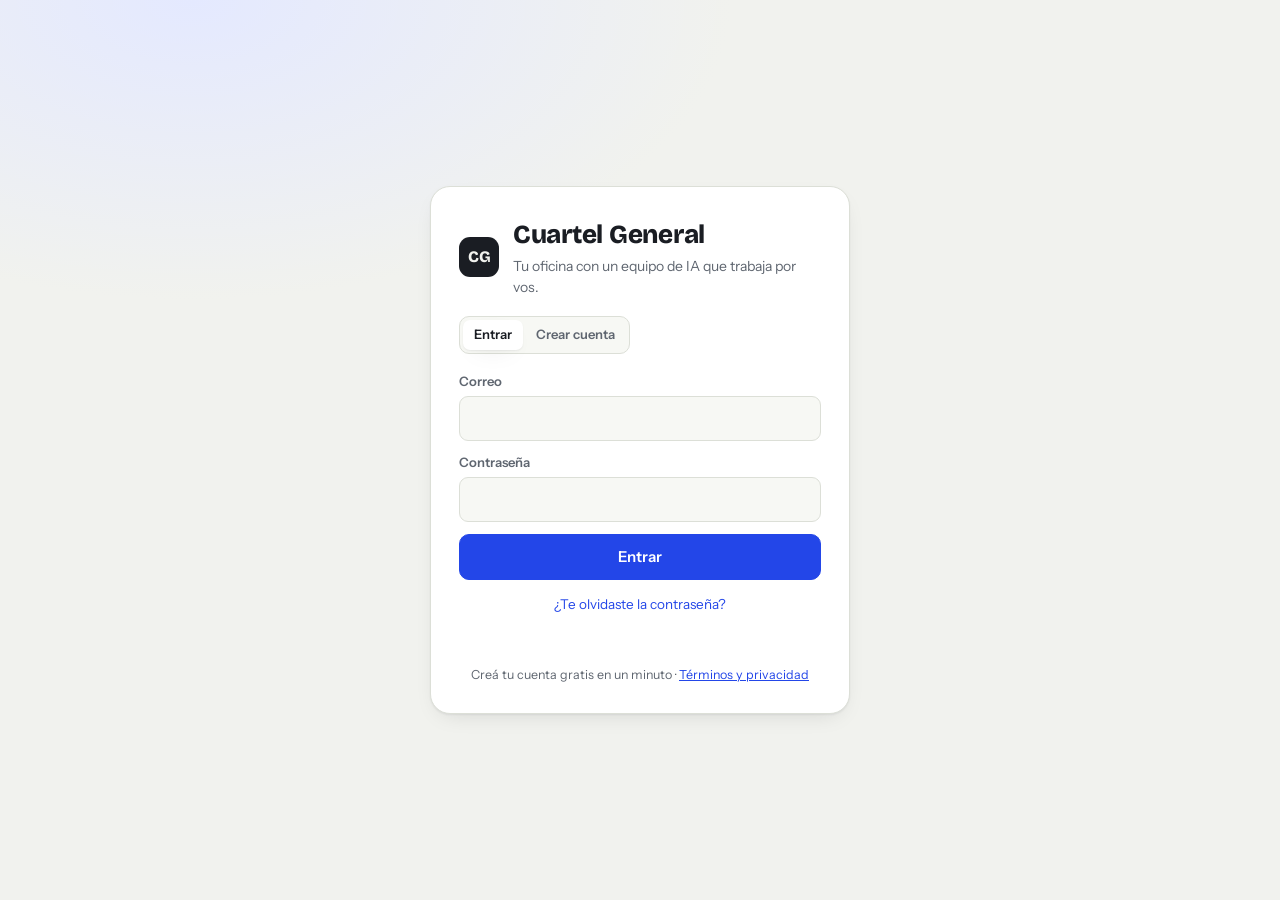
==== commit f745d8ab: "Registro abierto sin invitación, Gratis solo con motor Rápido y tope total del plan Gratis Co-Author" ====
--- a/index.html
+++ b/index.html
@@ -472,6 +472,14 @@
 .saldo .meter.low i{background:var(--bad)}
 .saldo .big{font-size:30px;font-weight:700}
 .saldo .warn{color:var(--bad);font-weight:600}
+.upcard{display:flex;flex-direction:column;gap:12px}
+.upprice{font-size:38px;font-weight:700;line-height:1.1}.upprice small{font-size:16px;color:var(--muted);font-weight:500}
+.upfeat{margin:0;padding-left:0;list-style:none;display:flex;flex-direction:column;gap:8px;font-size:14.5px}
+.upgo{padding:12px;font-size:15.5px}
+.provtag{font-size:11.5px;font-weight:700;border:1px solid var(--line);border-radius:999px;padding:2px 8px;white-space:nowrap}
+.provtag.mp{color:var(--accent);border-color:var(--accent)}
+.mpcard dl{display:grid;grid-template-columns:max-content 1fr;gap:6px 14px;margin:8px 0 0;font-size:14px}.mpcard dt{color:var(--muted)}.mpcard dd{margin:0}
+.manualpay summary{cursor:pointer;list-style:revert}.manualpay[open] summary{margin-bottom:6px}
 .plantbl{margin-top:6px}
 .plantbl td:nth-child(n+3),.plantbl th:nth-child(n+3){text-align:center}
 .tbl select.plan{padding:4px 6px;font-size:13px}
@@ -494,7 +502,7 @@
       <div class="seg" id="tierSeg" title="Elegí qué tan potente es la IA">
         <button data-tier="quick">Rápido</button><button data-tier="default" class="on">Normal</button><button data-tier="complex">Experto</button>
       </div>
-      <button class="btn sm" id="adminBtn" hidden>👑 Administración</button><button class="btn sm" id="acctBtn">👤 Mi cuenta</button>
+      <button class="btn sm primary" id="upBtn" hidden>⭐ Mejorar a Pro</button><button class="btn sm" id="adminBtn" hidden>👑 Administración</button><button class="btn sm" id="acctBtn">👤 Mi cuenta</button>
       <div class="bellwrap"><button class="bell" id="bell" aria-label="Notificaciones">🔔<span id="bellN" hidden>0</span></button>
         <div class="bellpanel" id="bellPanel" hidden></div></div>
       <span class="clock" id="clock"></span>
@@ -688,15 +696,18 @@
       <label data-up hidden>Tu nombre <input class="in" id="aName" autocomplete="name" maxlength="40"></label>
       <label id="emailWrap">Correo <input class="in" id="aEmail" type="email" autocomplete="email"></label>
       <label id="passWrap"><span id="passLbl">Contraseña</span> <input class="in" id="aPass" type="password" minlength="6" autocomplete="current-password"></label>
-      <label data-up hidden>Código de invitación <input class="in mono" id="aCode" placeholder="CG-XXXXXXXX" autocomplete="off"></label>
+      <input type="hidden" id="aCode">
       <label class="terms" data-up hidden><input type="checkbox" id="aTerms"> <span>Leí y acepto los <a href="terminos.html" target="_blank" rel="noopener">términos y la política de privacidad</a></span></label>
       <button class="btn primary" id="aBtn">Entrar</button>
       <button type="button" class="linkbtn" id="forgotLink">¿Te olvidaste la contraseña?</button>
       <button type="button" class="linkbtn" id="backLink" hidden>← Volver a entrar</button>
       <p id="aMsg" class="amsg" aria-live="polite"></p>
     </form>
-    <p class="muted authfoot">Por ahora solo se entra con invitación · <a href="terminos.html" target="_blank" rel="noopener">Términos y privacidad</a></p>
+    <p class="muted authfoot">Creá tu cuenta gratis en un minuto · <a href="terminos.html" target="_blank" rel="noopener">Términos y privacidad</a></p>
   </div>
+</div>
+<div class="modal" id="upModal" hidden>
+  <div class="card" style="width:min(460px,100%)"><div class="ochead"><h3>⭐ Mejorar a Pro</h3><button class="btn sm" data-close="upModal">Cerrar ✕</button></div><div id="upBody"></div></div>
 </div>
 <div class="modal" id="acct" hidden>
   <div class="card"><div class="ochead"><h3>👤 Mi cuenta</h3><button class="btn sm" data-close="acct">Cerrar ✕</button></div><div id="acctBody"></div></div>
@@ -1945,17 +1956,18 @@
 
 /* ===== Planes: Gratis (Rápido y Normal) y Pro (también Experto) ===== */
 const canExpert=()=>perfil?.rol==='admin'||perfil?.plan==='pro';
+const canNormal=canExpert; // el plan Gratis usa solo el motor Rápido
 function applyPlanUI(){
   const b=document.querySelector('#tierSeg [data-tier="complex"]');if(!b||!perfil)return;
   b.textContent=canExpert()?'Experto':'🔒 Experto';b.title=canExpert()?'Opus 5: el más potente':'Disponible en el plan Pro';
   document.querySelector('#tierSeg [data-tier="quick"]').title='Haiku 4.5: el más rápido y barato';
-  document.querySelector('#tierSeg [data-tier="default"]').title='Sonnet 5: muy bueno para casi todo';
-  if(!canExpert()&&st.meta.tier==='complex'){st.meta.tier='default';segOn('#tierSeg','tier','default');saveMeta()}
+  const n=document.querySelector('#tierSeg [data-tier="default"]');n.textContent=canNormal()?'Normal':'🔒 Normal';n.title=canNormal()?'Sonnet 5: muy bueno para casi todo':'Disponible en el plan Pro';
+  if(!canNormal()&&st.meta.tier!=='quick'){st.meta.tier='quick';segOn('#tierSeg','tier','quick');saveMeta()}
 }
 document.addEventListener('click',e=>{
-  if(!e.target.closest('#tierSeg [data-tier="complex"]')||canExpert())return;
+  const t=e.target.closest('#tierSeg [data-tier="complex"],#tierSeg [data-tier="default"]');if(!t||canExpert())return;
   e.stopImmediatePropagation();e.preventDefault();
-  toast('🔒 El motor Experto es del plan Pro. Mirá cómo pasarte en 👤 Mi cuenta.');
+  if(canUpgrade())openUpgrade();else toast(`🔒 El motor ${t.dataset.tier==='complex'?'Experto':'Normal'} es del plan Pro. En Gratis se usa el motor Rápido.`);
 },true);
 function renderAccountPill(){
   if(!perfil)return;const p=$('#acctBtn');
@@ -1969,9 +1981,10 @@
     <div class="connrow"><b>Tu plan: ${perfil.rol==='admin'?'Administrador (todo incluido)':pro?'⭐ Pro'+(perfil.pro_hasta?' · hasta el '+new Date(perfil.pro_hasta).toLocaleDateString('es',{day:'numeric',month:'long',year:'numeric'}):''):'Gratis'}</b>
       <table class="tbl plantbl"><thead><tr><th>Motor</th><th>Modelo</th><th>Gratis</th><th>Pro</th></tr></thead><tbody>
         <tr><td>⚡ Rápido</td><td>Haiku 4.5</td><td>✓</td><td>✓</td></tr>
-        <tr><td>⚖️ Normal</td><td>Sonnet 5</td><td>✓</td><td>✓</td></tr>
+        <tr><td>⚖️ Normal</td><td>Sonnet 5</td><td>—</td><td>✓</td></tr>
         <tr><td>🧠 Experto</td><td>Opus 5</td><td>—</td><td>✓</td></tr></tbody></table>
-      ${perfil.rol!=='admin'&&!pro?'<span class="muted">¿Querés el motor Experto? Pedile al administrador que te pase a <b>Pro</b>.</span>':''}</div>
+      ${perfil.rol!=='admin'&&!pro?(canUpgrade()?`<button class="btn primary" data-upgrade>⭐ Mejorar a Pro · ${esc(fmtLocal(proInfo.precio_local,proInfo.moneda))} por mes</button>`:'<span class="muted">¿Querés los motores Normal y Experto? Pronto vas a poder pasarte a <b>Pro</b> desde acá.</span>'):''}
+      ${perfil.rol!=='admin'&&pro&&canUpgradeExtend()?`<button class="btn sm" data-upgrade>⭐ Sumar otro mes de Pro</button>`:''}</div>
     <div class="connrow"><b>Uso de IA este mes</b>${perfil.rol==='admin'?`<span>US$ ${perfil.usado.toFixed(2)} <span class="muted">(sin límite)</span></span>`:
       `<div class="fbar" style="margin:0"><i style="width:${pct}%;background:${pct>85?'var(--bad)':'var(--accent)'}"></i></div><span>US$ ${perfil.usado.toFixed(2)} de US$ ${perfil.limite.toFixed(2)} · se reinicia el 1 de cada mes</span>`}</div>
     <div class="connrow"><b>🔑 Cambiar contraseña</b><span class="muted">Por seguridad nadie puede ver tu contraseña, pero la podés cambiar cuando quieras.</span>
@@ -2000,26 +2013,24 @@
       <div class="addstep"><input class="in" type="password" id="apiKeyIn" placeholder="sk-ant-…" autocomplete="off"><button class="btn sm primary" id="apiKeySave">Guardar</button></div>
       <small class="muted">Se guarda cifrada en tu Supabase (Vault). Nunca llega al navegador de nadie.</small></div>
     <div class="connrow"><div class="fh"><b>👥 Usuarios</b><span class="muted">Gasto total del mes: <b>US$ ${total.toFixed(2)}</b></span></div>
-      <div class="tablewrap"><table class="tbl"><thead><tr><th>Nombre</th><th>Correo</th><th>Rol</th><th>Plan</th><th>Usado</th><th>Límite US$</th><th>Activo</th></tr></thead><tbody>
+      <div class="tablewrap"><table class="tbl"><thead><tr><th>Nombre</th><th>Correo</th><th>Rol</th><th>Plan</th><th>Usado</th><th>Límite <small class="muted">(automático)</small></th><th>Activo</th></tr></thead><tbody>
       ${us.rows.map(u=>`<tr><td>${esc(u.nombre)}</td><td>${esc(u.email)}</td><td>${esc(u.rol)}</td>
         <td>${u.rol==='admin'?'—':`<select class="in plan" data-uid="${u.id}" aria-label="Plan de ${esc(u.nombre)}"><option value="gratis" ${u.plan_efectivo!=='pro'?'selected':''}>Gratis</option>${u.plan_efectivo==='pro'?`<option value="keep" selected>⭐ Pro ${u.pro_hasta?'hasta '+new Date(u.pro_hasta).toLocaleDateString('es',{day:'numeric',month:'short'}):'(sin vencer)'}</option>`:''}<option value="pro:1">⭐ ${u.plan_efectivo==='pro'?'+ ':''}1 mes</option><option value="pro:3">⭐ ${u.plan_efectivo==='pro'?'+ ':''}3 meses</option><option value="pro:6">⭐ ${u.plan_efectivo==='pro'?'+ ':''}6 meses</option><option value="pro:12">⭐ ${u.plan_efectivo==='pro'?'+ ':''}12 meses</option><option value="pro:0">⭐ Pro sin vencimiento</option></select>${u.plan==='pro'&&u.plan_efectivo!=='pro'?'<small class="warn" style="display:block;color:var(--bad)">Pro vencido</small>':''}`}</td><td class="mono">${Number(u.usado_mes).toFixed(2)} <small class="muted">(${u.pedidos_mes})</small></td>
-        <td>${u.rol==='admin'?'—':`<input class="in mono lim" type="number" min="0" max="1000" step="0.5" value="${Number(u.limite_usd)}" data-uid="${u.id}" aria-label="Límite de ${esc(u.nombre)}">`}</td>
+        <td class="mono">${u.rol==='admin'?'Sin límite':`US$ ${Number(u.limite_usd).toFixed(2)} <small class="muted">${u.plan_efectivo==='pro'?'⭐ Pro':'Gratis'}</small>`}</td>
         <td>${u.rol==='admin'?'✓':`<input type="checkbox" class="act" data-uid="${u.id}" ${u.activo?'checked':''} aria-label="Activo">`}</td></tr>`).join('')}
       </tbody></table></div></div>
     <div class="connrow"><b>🎟️ Invitaciones</b><span class="muted">Creá una invitación y mandale el <b>🔗 link</b> a tu amigo: lo abre, pone su correo y contraseña, y listo. Cada invitación sirve una sola vez.</span>
       <div class="addstep"><select class="in" id="invRol"><option value="amigo">Amigo</option><option value="cliente">Cliente</option></select>
-        <input class="in" type="number" id="invLim" min="0" max="1000" step="0.5" value="2" style="max-width:110px" aria-label="Límite mensual en US$">
         <input class="in" id="invNota" placeholder="Para quién es (ej: Juan)"><button class="btn sm primary" id="invNew">Crear código</button></div>
-      <div class="tablewrap"><table class="tbl"><thead><tr><th>Código</th><th>Para</th><th>Rol</th><th>Límite</th><th>Estado</th><th></th></tr></thead><tbody>
-      ${inv.rows.map(i=>`<tr><td class="mono">${esc(i.codigo)}</td><td>${esc(i.nota||'')}</td><td>${esc(i.rol)}</td><td class="mono">${Number(i.limite_usd).toFixed(2)}</td>
+      <div class="tablewrap"><table class="tbl"><thead><tr><th>Código</th><th>Para</th><th>Rol</th><th>Estado</th><th></th></tr></thead><tbody>
+      ${inv.rows.map(i=>`<tr><td class="mono">${esc(i.codigo)}</td><td>${esc(i.nota||'')}</td><td>${esc(i.rol)}</td>
         <td>${i.usada_en?`<span class="state ok">Usada por ${esc(i.usada_por_nombre||'alguien')}</span>`:'<span class="state">Disponible</span>'}</td>
         <td style="white-space:nowrap">${i.usada_en?'':`<button class="btn sm" data-copy="${esc(location.origin+location.pathname+'?invitacion='+i.codigo)}" title="Link que ya trae el código">🔗 Copiar link</button><button class="btn sm ghost" data-copy="${esc(i.codigo)}">Código</button><button class="btn sm ghost danger" data-delinv="${esc(i.codigo)}">Borrar</button>`}</td></tr>`).join('')}
       </tbody></table></div></div>`;
     $('#apiKeySave').onclick=async()=>{const k=$('#apiKeyIn').value.trim();if(!k){toast('Pegá la clave');return}
       try{await fn('admin',{action:'set_api_key',key:k});$('#apiKeyIn').value='';toast('Clave guardada. ¡El equipo ya puede trabajar!');setAi('ok');$('#aiPill').onclick=null;$('#aiPill').style.cursor='';renderAdmin()}catch(e){toast(e.message)}};
-    $('#invNew').onclick=async()=>{try{const r=await fn('admin',{action:'create_invite',rol:$('#invRol').value,limite_usd:+$('#invLim').value,nota:$('#invNota').value});const link=location.origin+location.pathname+'?invitacion='+r.codigo;navigator.clipboard?.writeText(link).then(()=>toast('Invitación creada y link copiado: pegalo en WhatsApp'),()=>toast(`Invitación creada: ${r.codigo}`));renderAdmin()}catch(e){toast(e.message)}};
+    $('#invNew').onclick=async()=>{try{const r=await fn('admin',{action:'create_invite',rol:$('#invRol').value,nota:$('#invNota').value});const link=location.origin+location.pathname+'?invitacion='+r.codigo;navigator.clipboard?.writeText(link).then(()=>toast('Invitación creada y link copiado: pegalo en WhatsApp'),()=>toast(`Invitación creada: ${r.codigo}`));renderAdmin()}catch(e){toast(e.message)}};
     box.querySelectorAll('[data-delinv]').forEach(b=>b.onclick=async()=>{try{await fn('admin',{action:'delete_invite',codigo:b.dataset.delinv});renderAdmin()}catch(e){toast(e.message)}});
-    box.querySelectorAll('.lim').forEach(i=>i.onchange=async()=>{try{await fn('admin',{action:'update_user',id:i.dataset.uid,limite_usd:+i.value});toast('Límite actualizado')}catch(e){toast(e.message)}});
     box.querySelectorAll('.plan').forEach(i=>i.onchange=async()=>{if(i.value==='keep')return;const[plan,meses]=i.value.split(':');
       try{await fn('admin',{action:'update_user',id:i.dataset.uid,plan,meses:+meses||0});toast(plan==='pro'?(+meses?`⭐ Pro por ${meses} ${+meses===1?'mes':'meses'} más`:'⭐ Pro sin vencimiento'):'Pasado a Gratis');renderAdmin()}catch(e){toast(e.message)}});
     box.querySelectorAll('.act').forEach(i=>i.onchange=async()=>{try{await fn('admin',{action:'update_user',id:i.dataset.uid,activo:i.checked});toast(i.checked?'Usuario activado':'Usuario desactivado')}catch(e){toast(e.message);i.checked=!i.checked}});
@@ -2042,7 +2053,7 @@
 $('#forgotLink').onclick=()=>{setAuthMode('forgot');$('#aMsg').style.color='var(--muted)';$('#aMsg').textContent='Te mandamos un correo con un link para elegir una contraseña nueva.'};
 $('#backLink').onclick=()=>setAuthMode('in');
 $('#authForm').onsubmit=async e=>{
-  e.preventDefault();const email=$('#aEmail').value.trim(),pass=$('#aPass').value,btn=$('#aBtn'),msg=$('#aMsg');
+  e.preventDefault();const email=$('#aEmail').value.trim(),pass=$('#aPass').value,btn=$('#aBtn');let msg=$('#aMsg');
   btn.disabled=true;msg.textContent='';msg.style.color='';
   try{
     if(authMode==='forgot'){
@@ -2059,13 +2070,13 @@
     }
     if(authMode==='up'){
       const code=$('#aCode').value.trim().toUpperCase(),nombre=$('#aName').value.trim();
-      if(!code){msg.textContent='Necesitás un código de invitación.';return}
+      if(!email){msg.textContent='Escribí tu correo.';return}
       if(!$('#aTerms').checked){msg.textContent='Para crear la cuenta tenés que aceptar los términos.';return}
       if(pass.length<8){msg.textContent='La contraseña tiene que tener al menos 8 caracteres.';return}
-      const{data,error}=await sbc.auth.signUp({email,password:pass,options:{data:{nombre,invitacion:code}}});
-      if(error){msg.textContent=/database error|invitaci/i.test(error.message)?'El código de invitación no es válido o ya se usó.':/rate limit/i.test(error.message)?'Hay demasiados registros seguidos. Probá en unos minutos.':/registered|already/i.test(error.message)?'Ese correo ya tiene cuenta. Tocá "Entrar".':error.message;return}
+      const{data,error}=await sbc.auth.signUp({email,password:pass,options:{data:{nombre,invitacion:code},emailRedirectTo:location.origin+location.pathname}});
+      if(error){msg.textContent=/database error/i.test(error.message)?'No pudimos crear la cuenta. Probá de nuevo en un momento.':/rate limit/i.test(error.message)?'Hay demasiados registros seguidos. Probá en unos minutos.':/registered|already/i.test(error.message)?'Ese correo ya tiene cuenta. Tocá "Entrar".':error.message;return}
       if(data.user&&Array.isArray(data.user.identities)&&!data.user.identities.length){msg.textContent='Ese correo ya tiene una cuenta. Tocá "Entrar" y usá tu contraseña.';setAuthMode('in');$('#aMsg').textContent='Ese correo ya tiene una cuenta. Entrá con tu contraseña.';return}
-      if(!data.session){const r=await sbc.auth.signInWithPassword({email,password:pass});if(r.error){msg.textContent='Cuenta creada. Revisá tu correo para confirmarla y después entrá.';setAuthMode('in');return}}
+      if(!data.session){const r=await sbc.auth.signInWithPassword({email,password:pass});if(r.error){setAuthMode('in');$('#aEmail').value=email;msg=$('#aMsg');msg.style.color='var(--good)';msg.textContent='📩 ¡Listo! Te mandamos un correo a '+email+'. Abrí el link para confirmar tu cuenta y vas a entrar directo (revisá también spam).';return}}
     }else{
       const{error}=await sbc.auth.signInWithPassword({email,password:pass});
       if(error){msg.textContent=/confirm/i.test(error.message)?'Todavía no confirmaste tu correo. Revisá tu bandeja de entrada.':'Correo o contraseña incorrectos.';return}
@@ -2082,7 +2093,7 @@
   if(!data){booted=false;$('#aMsg').textContent='Tu cuenta no tiene perfil (¿te registraste sin código?). Pedile ayuda al administrador.';return}
   if(!data.activo){$('#aMsg').textContent='Tu cuenta está desactivada. Hablá con el administrador.';await sbc.auth.signOut();booted=false;return}
   const proVigente=data.plan==='pro'&&(!data.pro_hasta||new Date(data.pro_hasta)>new Date());
-  perfil={nombre:data.nombre,rol:data.rol,plan:proVigente?'pro':'gratis',pro_hasta:data.pro_hasta,limite:Number(data.limite_usd),usado:0};
+  perfil={nombre:data.nombre,rol:data.rol,plan:proVigente?'pro':'gratis',pro_hasta:data.pro_hasta,limite:Number(data.limite_usd)||0,usado:0};
   $('#auth').hidden=true;$('#appRoot').hidden=false;
   sampleFn=makeSample();setAi('ok');S.mode='db';
   if(perfil.rol==='admin')fn('admin',{action:'status'}).then(s=>{if(!s.apiKey){setAi('off');$('#aiTxt').textContent='Falta la clave de la API';$('#aiPill').title='Cargala en 👑 Administración';$('#aiPill').style.cursor='pointer';$('#aiPill').onclick=openAdmin}}).catch(()=>{});
@@ -2096,6 +2107,7 @@
   try{st.chats=await store.all('chats')}catch(e){}
   store.watch('projects',m=>{st.projects=m;renderProjects();renderHome();renderBoard();renderRoles()});
   loadAvisos().catch(()=>{}).then(()=>checkSaldo());
+  loadProInfo();handlePagoReturn();
 }
 $('#acctBtn').onclick=()=>{$('#acct').hidden=false;renderAccount()};
 $('#adminBtn').onclick=openAdmin;
@@ -2202,6 +2214,57 @@
   return out;
 };
 
+/* ===== Mejorar a Pro con Mercado Pago (lo hace cada usuario solo) ===== */
+let proInfo=null;
+const fmtLocal=(v,m)=>{try{return Number(v).toLocaleString('es',{style:'currency',currency:m,maximumFractionDigits:Number(v)%1?2:0})}catch(_){return m+' '+v}};
+async function loadProInfo(){try{proInfo=await fn('pagos',{action:'info'})}catch(e){proInfo=null}renderUpgradeBtn();return proInfo}
+function canUpgrade(){return perfil&&perfil.rol!=='admin'&&perfil.plan!=='pro'&&proInfo?.disponible}
+function renderUpgradeBtn(){
+  const b=$('#upBtn');if(!b)return;b.hidden=!canUpgrade();
+  if(canUpgrade())b.textContent='⭐ Mejorar a Pro';
+}
+function openUpgrade(){
+  if(!proInfo?.disponible){toast('Los pagos todavía no están activados. Avisale al administrador.');return}
+  const precio=fmtLocal(proInfo.precio_local,proInfo.moneda);
+  $('#upBody').innerHTML=`<div class="upcard">
+    <p class="eyebrow">Plan Pro</p><div class="upprice">${esc(precio)} <small>/ mes</small></div>
+    <ul class="upfeat"><li>🧠 <b>Motores Normal y Experto</b> (Claude Sonnet 5 y Opus 5): los más potentes, para trabajos difíciles, sitios y documentos largos</li>${proInfo.limites?`<li>📈 <b>${proInfo.limites.gratis>0?(proInfo.limites.pro/proInfo.limites.gratis).toLocaleString('es',{maximumFractionDigits:1})+' veces más':'Mucho más'} uso de IA</b> por mes que el plan Gratis</li>`:''}<li>⚡ El motor Rápido, como siempre</li><li>📎 Todo lo que ya tenés: archivos Word, PDF, Excel, adjuntos y tu equipo</li></ul>
+    <p class="muted" style="font-size:13.5px;margin:0">Pagás una vez por mes con <b>Nequi, PSE, Bancolombia o tarjeta</b>. No se renueva solo: cuando se termina el mes, volvés a Gratis y podés pagar otro mes cuando quieras. Si ya sos Pro, el mes se suma.</p>
+    ${proInfo.prueba?'<p class="muted" style="font-size:12.5px;margin:0">🧪 Modo prueba: no se cobra plata real.</p>':''}
+    <button class="btn primary upgo" id="upGo">Pagar ${esc(precio)}</button>
+    <small class="muted">Te llevamos a <b>Wompi</b> (de Bancolombia) para pagar de forma segura. Al terminar volvés acá y tu Pro se activa solo.</small></div>`;
+  $('#upModal').hidden=false;
+  $('#upGo').onclick=async()=>{const b=$('#upGo');b.disabled=true;b.innerHTML='<span class="spin"></span>Abriendo Wompi…';
+    try{const r=await fn('pagos',{action:'checkout'});location.href=r.url}catch(e){toast(e.message);b.disabled=false;b.textContent=`Pagar ${precio}`}};
+}
+// Al volver de Wompi llega ?id=<transacción>: el servidor le pregunta a Wompi y activa el Pro si está aprobado.
+async function handlePagoReturn(){
+  const q=new URLSearchParams(location.search),id=q.get('id');if(!id)return;
+  history.replaceState(null,'',location.pathname);
+  notify({icon:'💳',title:'Confirmando tu pago…',body:'Le estamos preguntando a Wompi. Tarda unos segundos.',auto:true});
+  for(let i=0;i<20;i++){
+    let r=null;try{r=await fn('pagos',{action:'confirmar',id})}catch(e){if(i>=3){toast(e.message);return}}
+    if(r?.estado==='approved'){await pollPro(30000,2000);return}
+    if(r&&['declined','voided','error','monto_incorrecto'].includes(r.estado)){notify({icon:'⚠️',c:'#C53B3B',title:'El pago no se aprobó',body:'No se te cobró el plan. Podés intentar de nuevo desde ⭐ Mejorar a Pro, con otro medio de pago.'});return}
+    if(r?.estado==='pending'&&i===2)notify({icon:'⏳',title:'Tu pago está en proceso',body:'Algunos medios (como PSE) tardan un poco. Cuando se apruebe, tu Pro se activa solo.',big:true});
+    await new Promise(ok=>setTimeout(ok,i<5?3000:15000));
+  }
+  pollPro(20*60*1000,20000);
+}
+async function pollPro(maxMs,every){
+  const t0=Date.now();
+  while(Date.now()-t0<maxMs){
+    const{data}=await sbc.rpc('cg_mi_consumo');const u=data?.[0];
+    if(u?.plan==='pro'){perfil={...perfil,plan:'pro',pro_hasta:u.pro_hasta,limite:Number(u.limite_usd)};renderAccountPill();applyPlanUI();renderUpgradeBtn();
+      notify({icon:'⭐',title:'¡Ya sos Pro!',body:`Tenés los motores Normal y Experto${u.pro_hasta?' hasta el '+new Date(u.pro_hasta).toLocaleDateString('es',{day:'numeric',month:'long'}):''}. ¡Gracias!`,big:true});
+      AGENTS.forEach(a=>{say(a.id,pick(['¡Bienvenido a Pro! ⭐','¡Vamos con todo! 🚀','¡Gracias! 🙌']),3500);if(actors[a.id]&&!st.busy[a.id]){setPose(a.id,'hop');setTimeout(()=>{if(actors[a.id]?.pose==='hop')setPose(a.id,null)},1400)}});return}
+    await new Promise(r=>setTimeout(r,every));
+  }
+}
+const canUpgradeExtend=()=>perfil&&perfil.rol!=='admin'&&proInfo?.disponible;
+$('#upBtn').onclick=openUpgrade;
+document.addEventListener('click',e=>{if(e.target.closest('[data-upgrade]')){$('#acct').hidden=true;openUpgrade()}});
+
 /* ===== Panel de administración (pantalla propia) ===== */
 let admTab='resumen',admUsers=[];
 const usd=v=>{v=Number(v)||0;const a=Math.abs(v);if(a<0.0005)return'US$ 0';return(v<0?'−':'')+'US$ '+(a>=1000?a.toLocaleString('es',{maximumFractionDigits:0}):a>=10?a.toFixed(0):a>=1?a.toFixed(2):a.toFixed(a>=0.01?2:3))};
@@ -2229,7 +2292,8 @@
   box.innerHTML='<p class="muted"><span class="spin"></span>Cargando…</p>';
   try{
     if(t==='resumen')await admResumen(box);
-    else if(t==='usuarios'||t==='invitaciones'||t==='config')await admClassic(box,t);
+    else if(t==='usuarios'||t==='invitaciones')await admClassic(box,t);
+    else if(t==='config')await admConfig(box);
     else if(t==='pagos')await admPagos(box);
     else if(t==='avisos')await admAvisos(box);
   }catch(e){box.innerHTML=`<div class="empty"><b>No pude cargar esta sección</b>${esc(e.message||String(e))}<div style="margin-top:12px"><button class="btn sm" onclick="adminTab('${t}')">Reintentar</button></div></div>`}
@@ -2347,19 +2411,59 @@
 const _renderAdminBase=renderAdmin;
 renderAdmin=async function(){if(document.getElementById('adminBody'))return _renderAdminBase();return adminTab(admTab)};
 
+/* Configuración: clave de Claude + cobros con Wompi (Colombia: Nequi, PSE, Bancolombia, tarjetas) */
+async function admConfig(box){
+  await admClassic(box,'config');
+  const[w,lm]=await Promise.all([fn('admin',{action:'wompi_status'}),fn('admin',{action:'get_limites'})]);const c=w.config,L=lm.limites,gU=lm.gratis_usado||0;
+  const ganancia=c?.precio_usd!=null?Number(c.precio_usd)*0.96-L.pro:null;
+  box.insertAdjacentHTML('beforeend',`<div class="card mpcard"><div class="fh"><h3 style="margin:0">📊 Límite de uso de IA por plan</h3><span class="state ok">✓ Automático</span></div>
+    <p class="csub">Cada usuario recibe solo el límite de su plan: arranca en <b>Gratis</b>, al pagar el Pro sube a <b>Pro</b> y cuando se le vence vuelve a Gratis. El uso se reinicia el 1 de cada mes. Es lo máximo que cada uno le puede gastar a tu saldo de Claude. En Gratis se usa solo el motor Rápido (el más barato).</p>
+    <div class="payform" style="grid-template-columns:1fr 1fr 1fr">
+      <label>Cada usuario Gratis (US$/mes)<input class="in mono" type="number" id="limG" min="0" max="1000" step="0.5" value="${L.gratis}"></label>
+      <label>Cada usuario ⭐ Pro (US$/mes)<input class="in mono" type="number" id="limP" min="0" max="1000" step="0.5" value="${L.pro}"></label>
+      <label>Tope de TODOS los Gratis juntos (US$/mes)<input class="in mono" type="number" id="limT" min="0" max="1000" step="1" value="${L.gratis_total}"></label></div>
+    <p class="csub" style="margin:0">Este mes los usuarios Gratis llevan gastado <b>${usd(gU)}</b> de <b>${usd(L.gratis_total)}</b>. Si llegan al tope, los Gratis ven que el uso gratis se agotó y se les ofrece pasarse a Pro. Así nunca gastás de más, aunque se registre mucha gente.</p>
+    <div class="crow" style="justify-content:space-between"><small class="muted" id="limNote"></small><button class="btn primary" id="limSave">Guardar límites</button></div></div>`);
+  const limNote=()=>{const p=+$('#limP').value,g=ganancia==null?null:Number(c.precio_usd)*0.96-p;
+    $('#limNote').innerHTML=g==null?'':g>=0?`Si un Pro usa todo, igual te quedan unos <b>${usd(g)}</b> por mes (después de la comisión de Wompi).`:`<b style="color:var(--bad)">⚠️ Con este límite un Pro que use todo te hace perder ${usd(-g)} por mes.</b> Bajalo o subí el precio.`};
+  limNote();$('#limP').oninput=limNote;
+  $('#limSave').onclick=async()=>{const b=$('#limSave');b.disabled=true;
+    try{await fn('admin',{action:'set_limites',gratis:+$('#limG').value,pro:+$('#limP').value,gratis_total:+$('#limT').value});toast('Límites guardados: ya aplican a todos 📊')}catch(e){toast(e.message)}b.disabled=false};
+  box.insertAdjacentHTML('beforeend',`<div class="card mpcard"><div class="fh"><h3 style="margin:0">💳 Cobros con Wompi</h3>${w.configurado?(c.prueba?'<span class="state">🧪 Modo prueba</span>':'<span class="state ok">✓ Cobrando de verdad</span>'):'<span class="state">Sin conectar</span>'}</div>
+    <p class="csub">Tus usuarios tocan <b>⭐ Mejorar a Pro</b>, pagan con Nequi, PSE, Bancolombia o tarjeta y el Pro se les activa solo. Vos lo ves en 💵 Pagos y en el Resumen.</p>
+    ${w.configurado?`<dl><dt>Comercio</dt><dd>${esc(c.comercio||'—')}</dd><dt>Precio del Pro</dt><dd><b>${esc(fmtLocal(c.precio_local,'COP'))}</b> por mes · cuenta como ${usd(c.precio_usd)} en tus gráficos</dd>${w.pendientes?`<dt>Pendientes</dt><dd>${w.pendientes} pago${w.pendientes===1?'':'s'} sin terminar (pueden ser pagos abandonados)</dd>`:''}</dl>`:''}
+    <details class="tview" ${w.configurado?'':'open'}><summary>Cómo conseguir las llaves de Wompi</summary>
+    <ol class="ghsteps"><li>Entrá a <b>comercios.wompi.co</b> y creá tu cuenta de comercio (podés como persona natural).</li>
+      <li>En el menú andá a <b>Desarrolladores</b> → <b>Llaves</b>. Arriba elegí el ambiente: <b>Sandbox</b> (prueba, sin plata real) o <b>Producción</b> (cobro real).</li>
+      <li>Copiá la <b>Llave pública</b> (<code>pub_test_…</code>), el <b>Secreto de integridad</b> (<code>test_integrity_…</code>) y el <b>Secreto de eventos</b> (<code>test_events_…</code>). Los tres tienen que ser del mismo ambiente.</li>
+      <li>En esa misma pantalla, en <b>URL de Eventos</b>, pegá esta dirección y guardá:<br><code class="wh">${esc(w.webhook)}</code> <button class="btn sm ghost" data-copy="${esc(w.webhook)}">Copiar</button></li>
+      <li>Pegá las tres llaves acá abajo, poné el precio en pesos y tocá <b>Conectar Wompi</b>.</li></ol></details>
+    <div class="payform" style="grid-template-columns:1fr 1fr 1fr">
+      <label>Llave pública<input class="in" id="wPub" placeholder="pub_test_…" autocomplete="off" value=""></label>
+      <label>Secreto de integridad<input class="in" type="password" id="wInt" placeholder="test_integrity_…" autocomplete="off"></label>
+      <label>Secreto de eventos<input class="in" type="password" id="wEvt" placeholder="test_events_…" autocomplete="off"></label>
+      <label>Precio del Pro (pesos)<input class="in mono" type="number" id="wPrecio" min="1500" step="500" value="${c?.precio_local??20000}"></label>
+      <label>Equivale a (US$)<input class="in mono" type="number" id="wUsd" min="0.5" step="0.5" value="${c?.precio_usd??5}"></label>
+    </div>
+    <div class="crow" style="justify-content:space-between"><small class="muted">${w.configurado?'Para cambiar solo el precio, dejá las llaves vacías. ':''}Los secretos se guardan cifrados en tu Supabase. Nunca los pegues en un chat.</small><button class="btn primary" id="wSave">${w.configurado?'Guardar cambios':'Conectar Wompi'}</button></div></div>`);
+  $('#wSave').onclick=async()=>{const b=$('#wSave');b.disabled=true;
+    try{const r=await fn('admin',{action:'set_wompi',public_key:$('#wPub').value,integrity:$('#wInt').value,events:$('#wEvt').value,precio_local:+$('#wPrecio').value,precio_usd:+$('#wUsd').value});
+      toast(r.config.prueba?'Wompi conectado en modo prueba 🧪':'¡Wompi conectado! Ya podés cobrar 💳');adminTab('config')}catch(e){toast(e.message);b.disabled=false}};
+}
+
 async function admPagos(box){
   const[us,pg]=await Promise.all([fn('admin',{action:'list_users'}),fn('admin',{action:'list_payments'})]);admUsers=us.rows;
   const total=pg.rows.reduce((s,p)=>s+p.monto_usd,0);
-  box.innerHTML=`<div class="card"><h3>💵 Registrar un pago</h3><p class="csub">Cuando alguien te paga (transferencia, efectivo, lo que sea), anotalo acá para que cuente en tus ganancias.</p>
+  box.innerHTML=`<details class="card manualpay"><summary><b>✍️ Registrar un pago manual</b> <span class="muted">(efectivo o transferencia; los pagos con Wompi se anotan solos)</span></summary><p class="csub">Cuando alguien te paga por fuera de la app, anotalo acá para que cuente en tus ganancias.</p>
     <div class="payform">
       <label>Quién pagó<select class="in" id="payUser"><option value="">— Sin usuario —</option>${us.rows.filter(u=>u.rol!=='admin').map(u=>`<option value="${u.id}">${esc(u.nombre)} (${esc(u.email)})</option>`).join('')}</select></label>
       <label>Monto en US$<input class="in mono" id="payAmt" type="number" min="0.5" step="0.5" placeholder="5"></label>
       <label>Concepto<input class="in" id="payCon" value="Plan Pro · 1 mes" maxlength="120"></label>
       <label>Darle ⭐ Pro por<select class="in" id="payMeses"><option value="1" selected>1 mes</option><option value="3">3 meses</option><option value="6">6 meses</option><option value="12">12 meses</option><option value="0">No cambiar su plan</option></select></label>
       <button class="btn primary" id="payAdd">Registrar pago</button>
-    </div></div>
+    </div></details>
     <div class="card" style="margin-top:16px"><div class="fh"><h3 style="margin:0">Pagos registrados</h3><span class="muted">Total: <b>${usd(total)}</b></span></div>
-    ${pg.rows.length?`<div class="tablewrap" style="margin-top:10px"><table class="tbl"><thead><tr><th>Fecha</th><th>Usuario</th><th>Concepto</th><th>Monto</th><th></th></tr></thead><tbody>${pg.rows.map(p=>`<tr><td>${new Date(p.creado).toLocaleDateString('es',{day:'numeric',month:'short',year:'numeric'})}</td><td>${esc(p.nombre||'—')}</td><td>${esc(p.concepto)}</td><td class="mono">${usd(p.monto_usd)}</td><td><button class="btn sm ghost danger" data-delpay="${p.id}">${st.confirmPay===p.id?'¿Seguro?':'Borrar'}</button></td></tr>`).join('')}</tbody></table></div>`:'<p class="muted" style="margin-top:10px">Todavía no registraste pagos.</p>'}</div>`;
+    ${pg.rows.length?`<div class="tablewrap" style="margin-top:10px"><table class="tbl"><thead><tr><th>Fecha</th><th>Usuario</th><th>Cómo</th><th>Concepto</th><th>Monto</th><th></th></tr></thead><tbody>${pg.rows.map(p=>`<tr><td>${new Date(p.creado).toLocaleDateString('es',{day:'numeric',month:'short',year:'numeric'})}</td><td>${esc(p.nombre||'—')}</td><td>${p.proveedor==='wompi'?'<span class="provtag mp">💳 Wompi</span>':p.proveedor==='mercadopago'?'<span class="provtag mp">💳 Mercado Pago</span>':'<span class="provtag">✍️ Manual</span>'}</td><td>${esc(p.concepto)}</td><td class="mono">${p.monto_local&&p.moneda?esc(fmtLocal(p.monto_local,p.moneda))+'<br><small class="muted">≈ '+usd(p.monto_usd)+'</small>':usd(p.monto_usd)}</td><td>${p.proveedor!=='manual'?'':`<button class="btn sm ghost danger" data-delpay="${p.id}">${st.confirmPay===p.id?'¿Seguro?':'Borrar'}</button>`}</td></tr>`).join('')}</tbody></table></div>`:'<p class="muted" style="margin-top:10px">Todavía no registraste pagos.</p>'}</div>`;
   $('#payAdd').onclick=async()=>{const amt=+$('#payAmt').value,uid=$('#payUser').value;if(!(amt>0)){toast('Poné el monto');return}
     const b=$('#payAdd');b.disabled=true;
     const meses=uid?+$('#payMeses').value:0;
